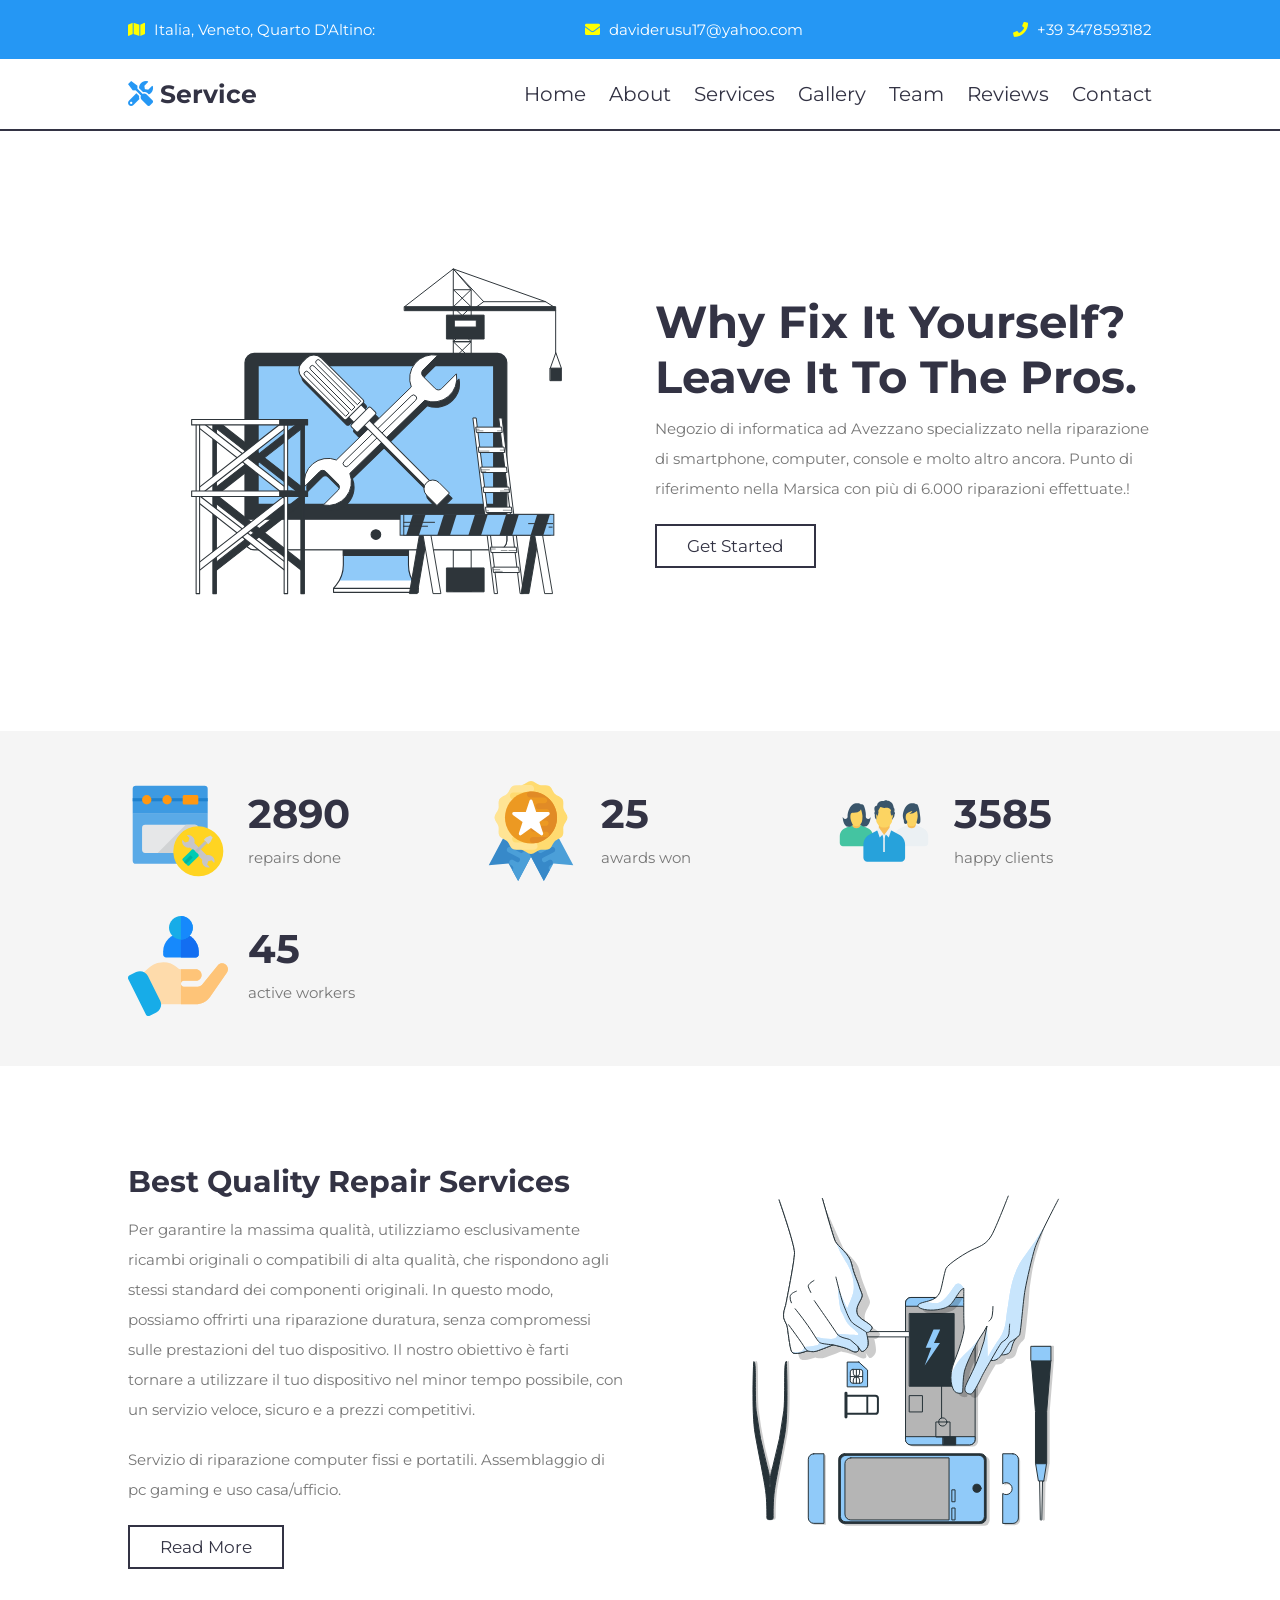
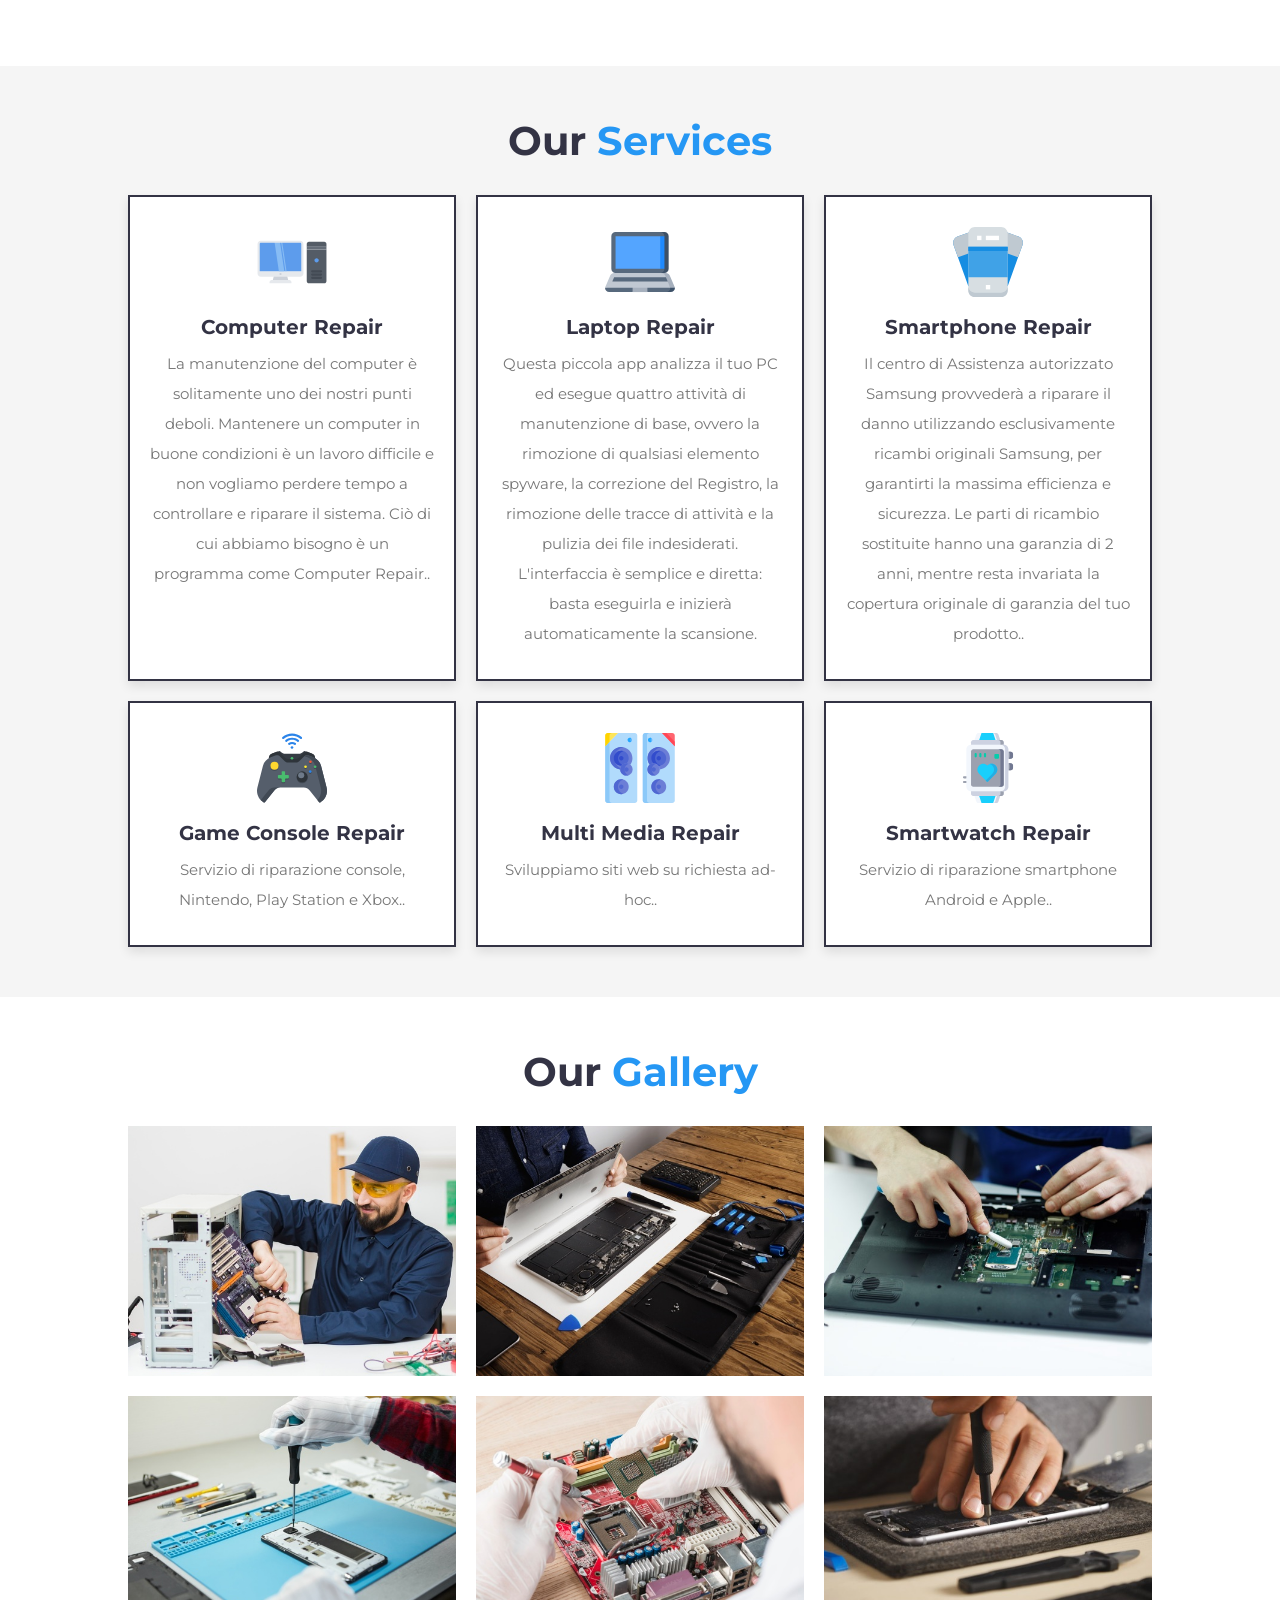
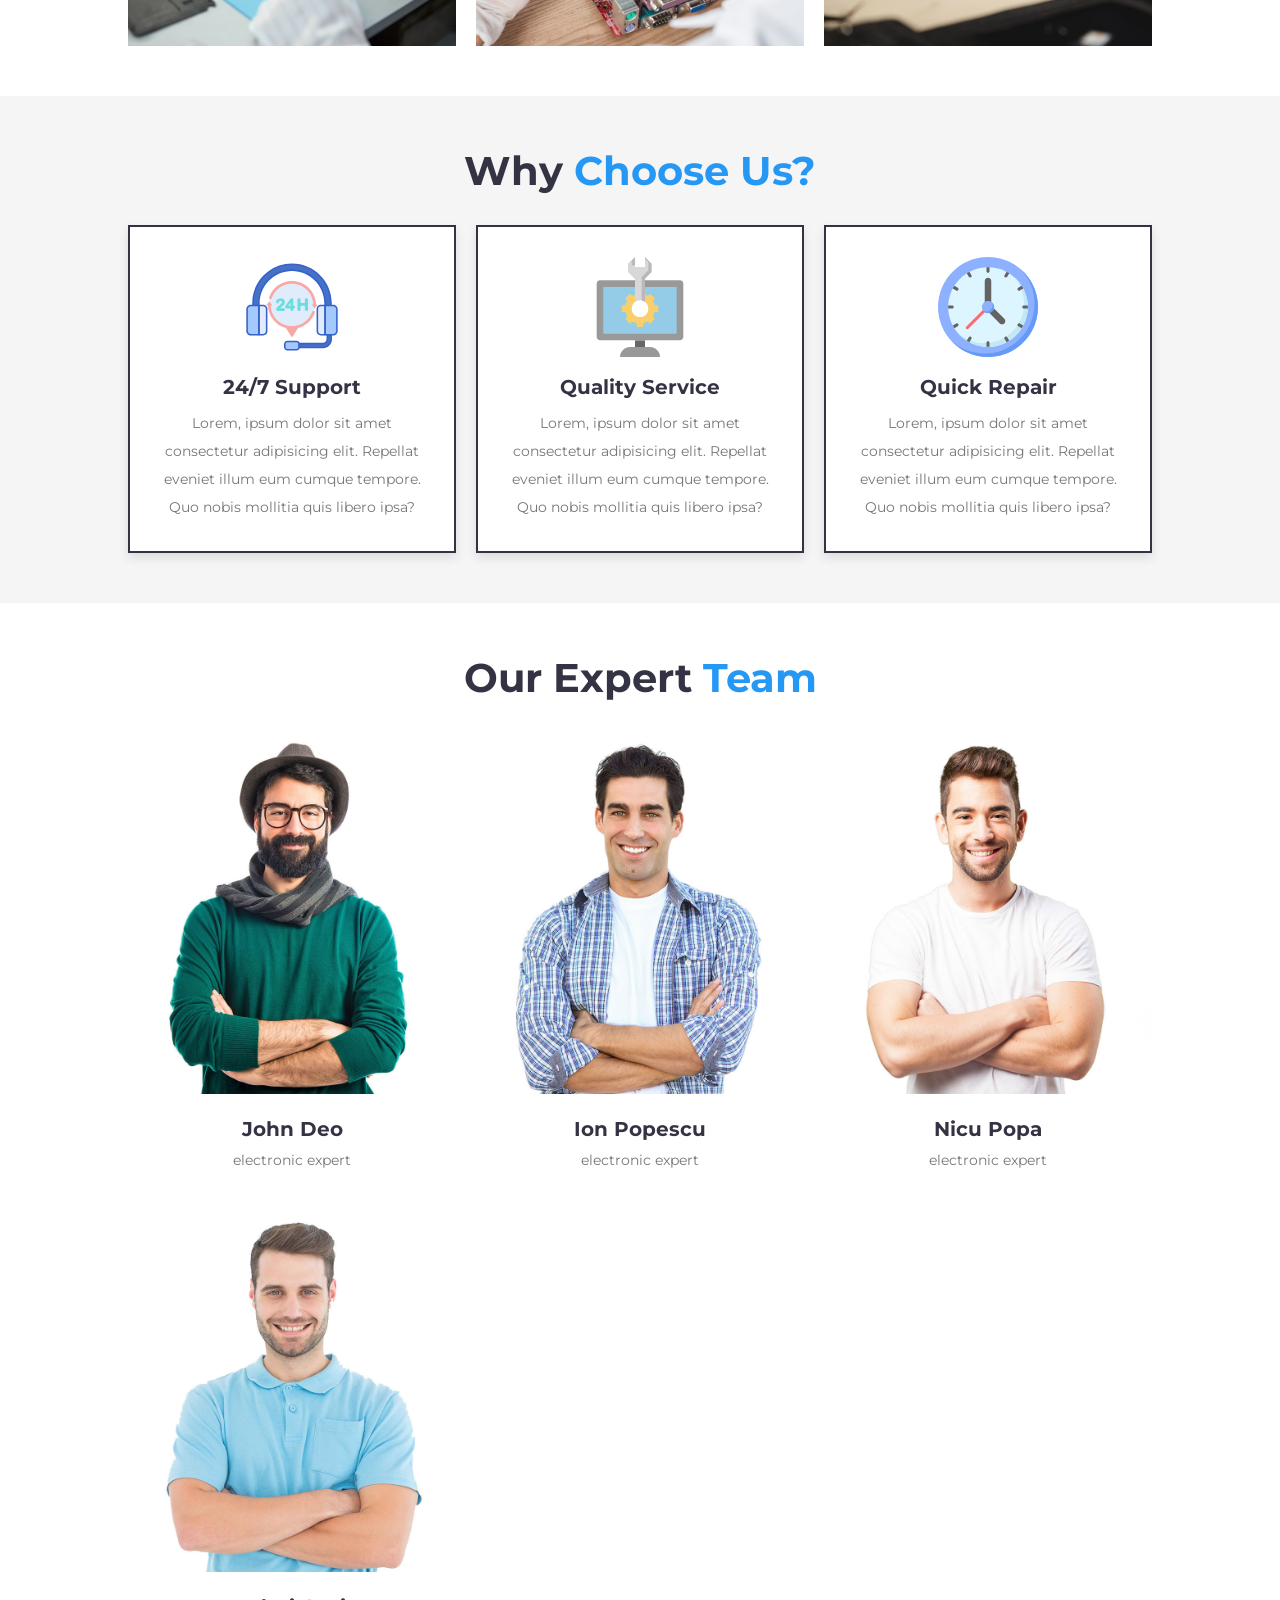
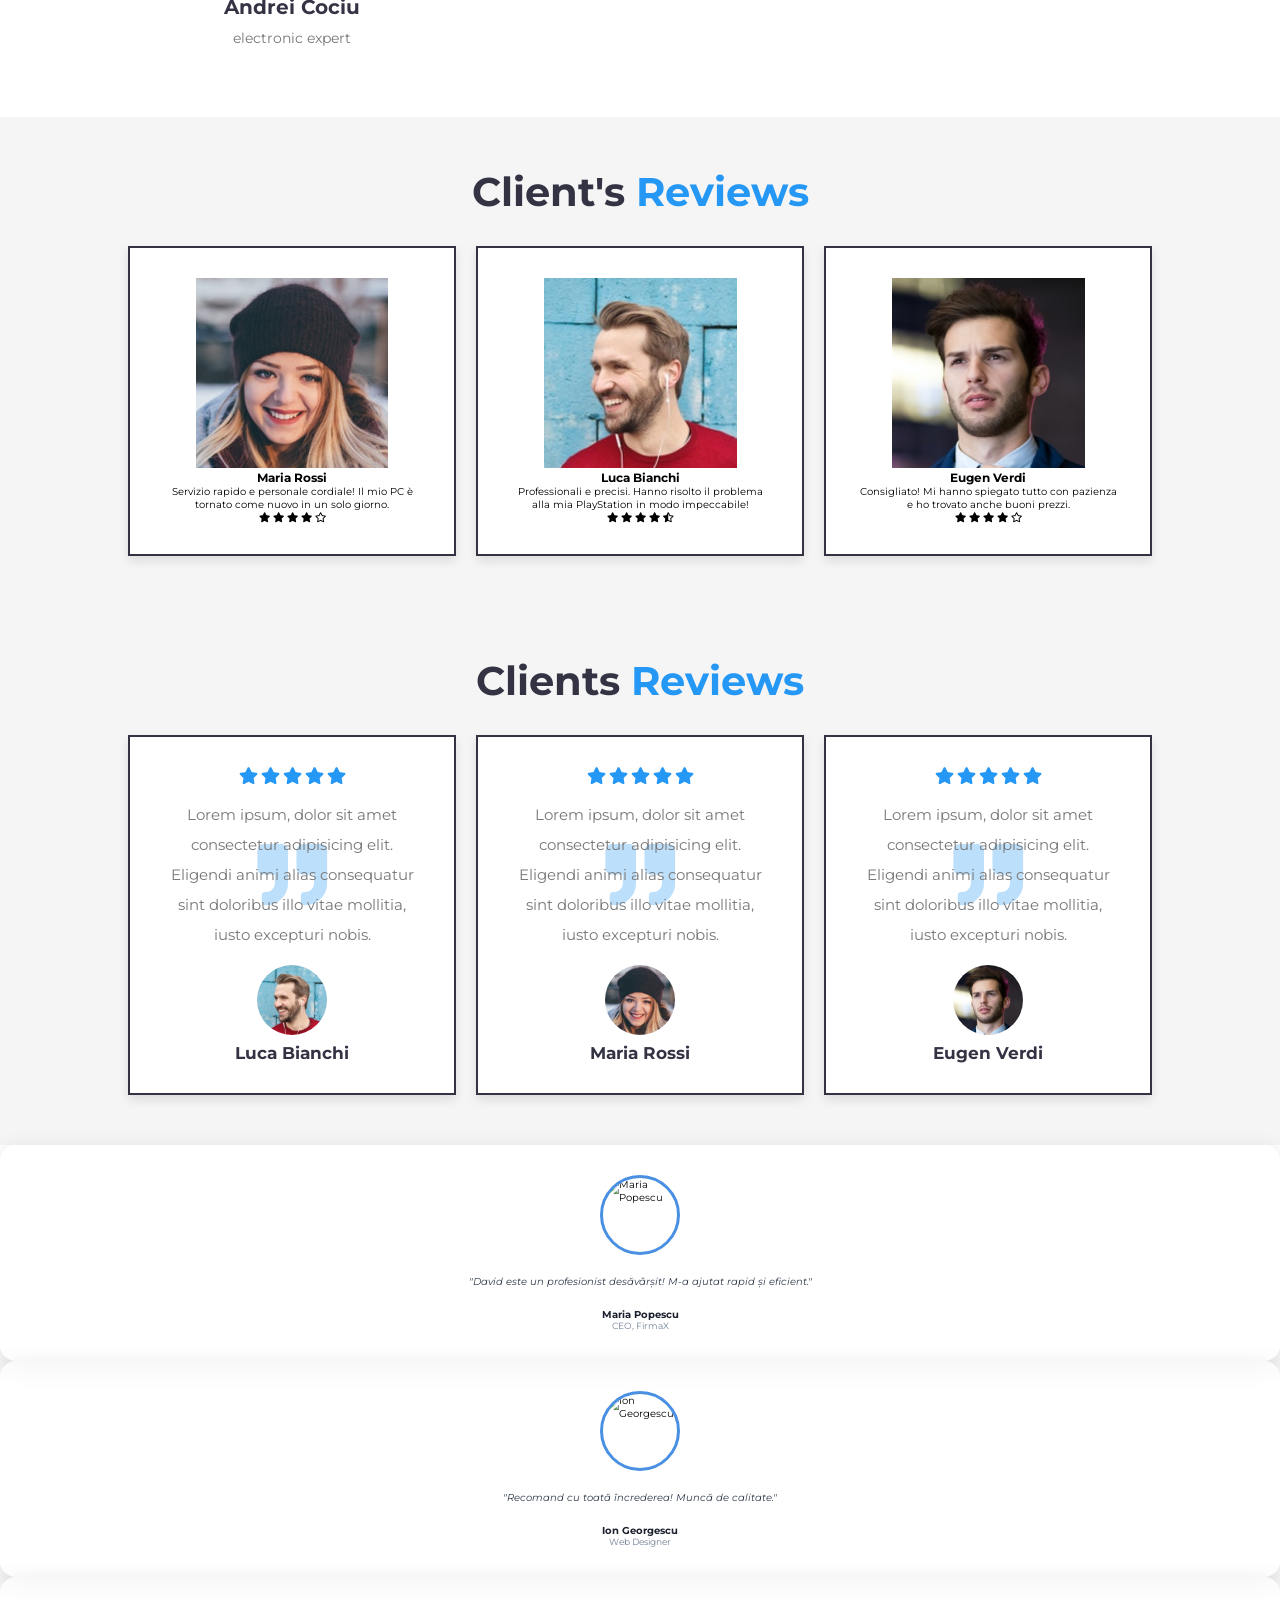
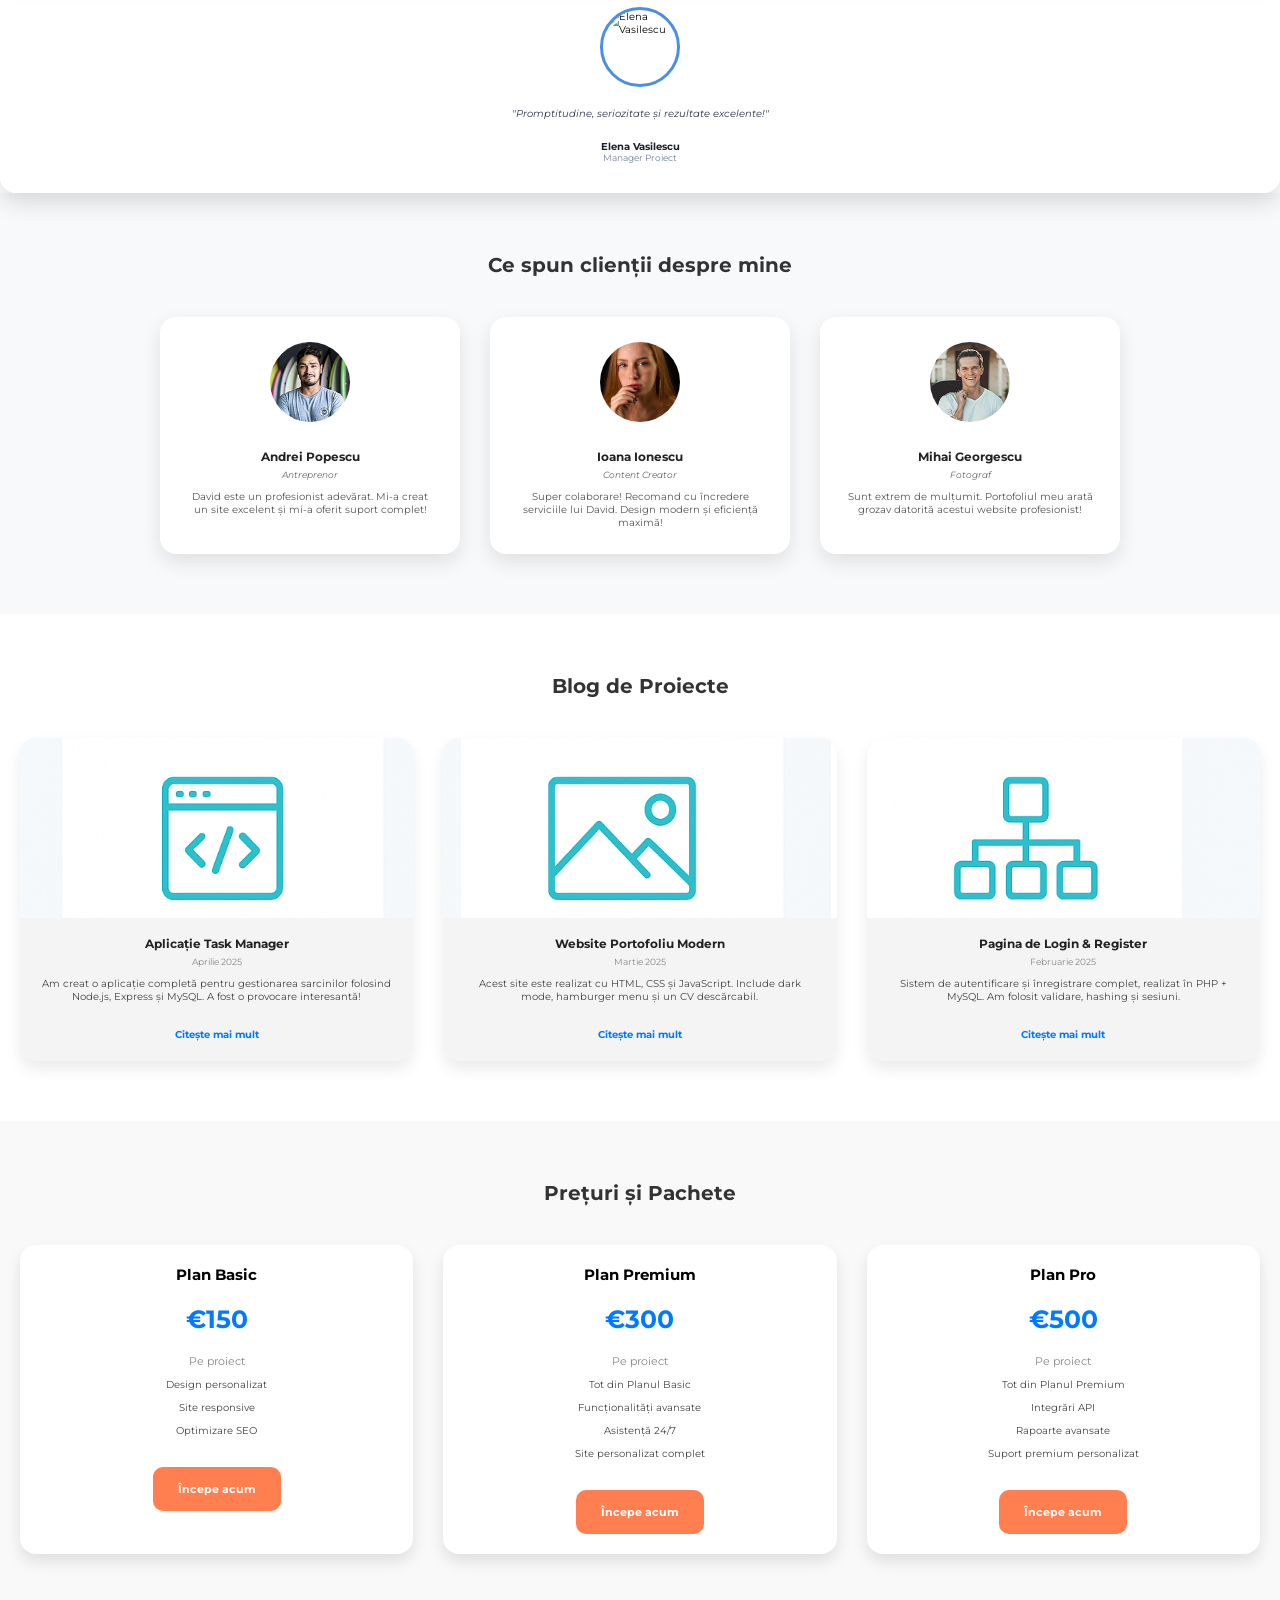
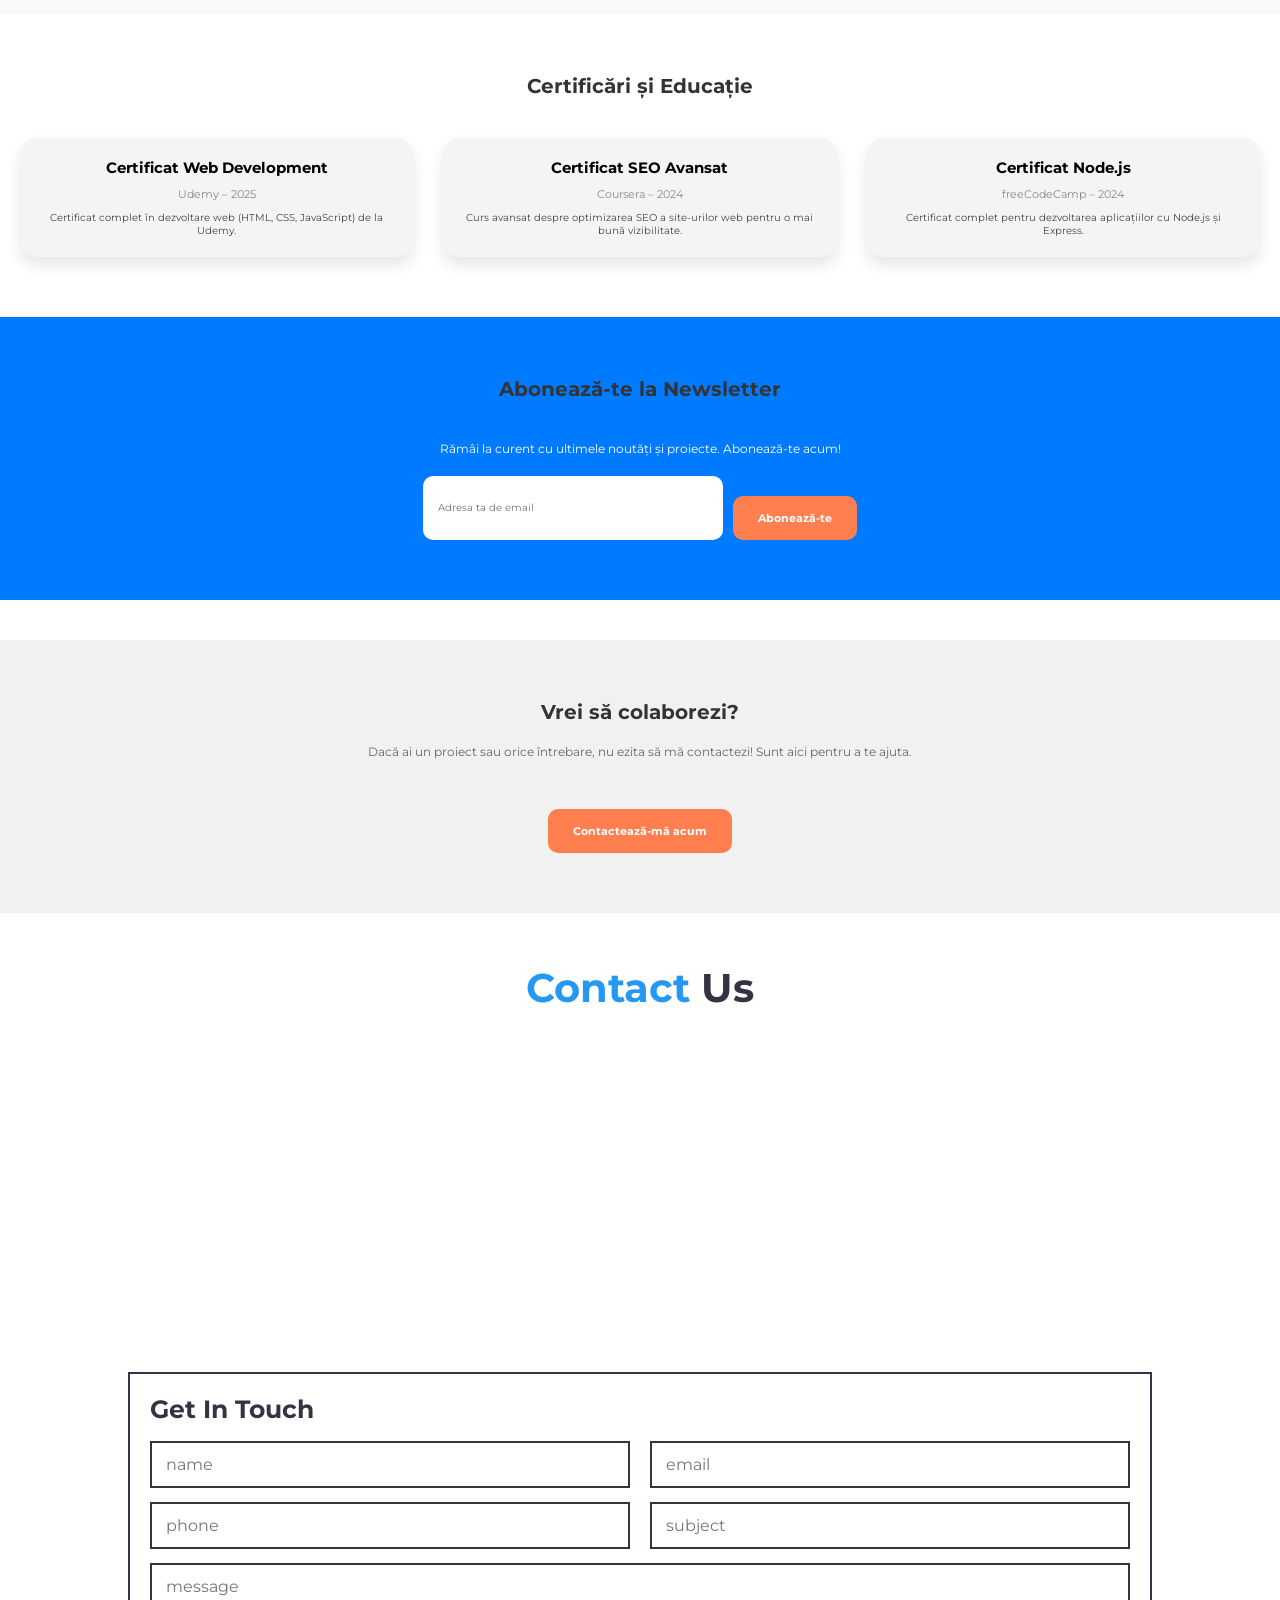
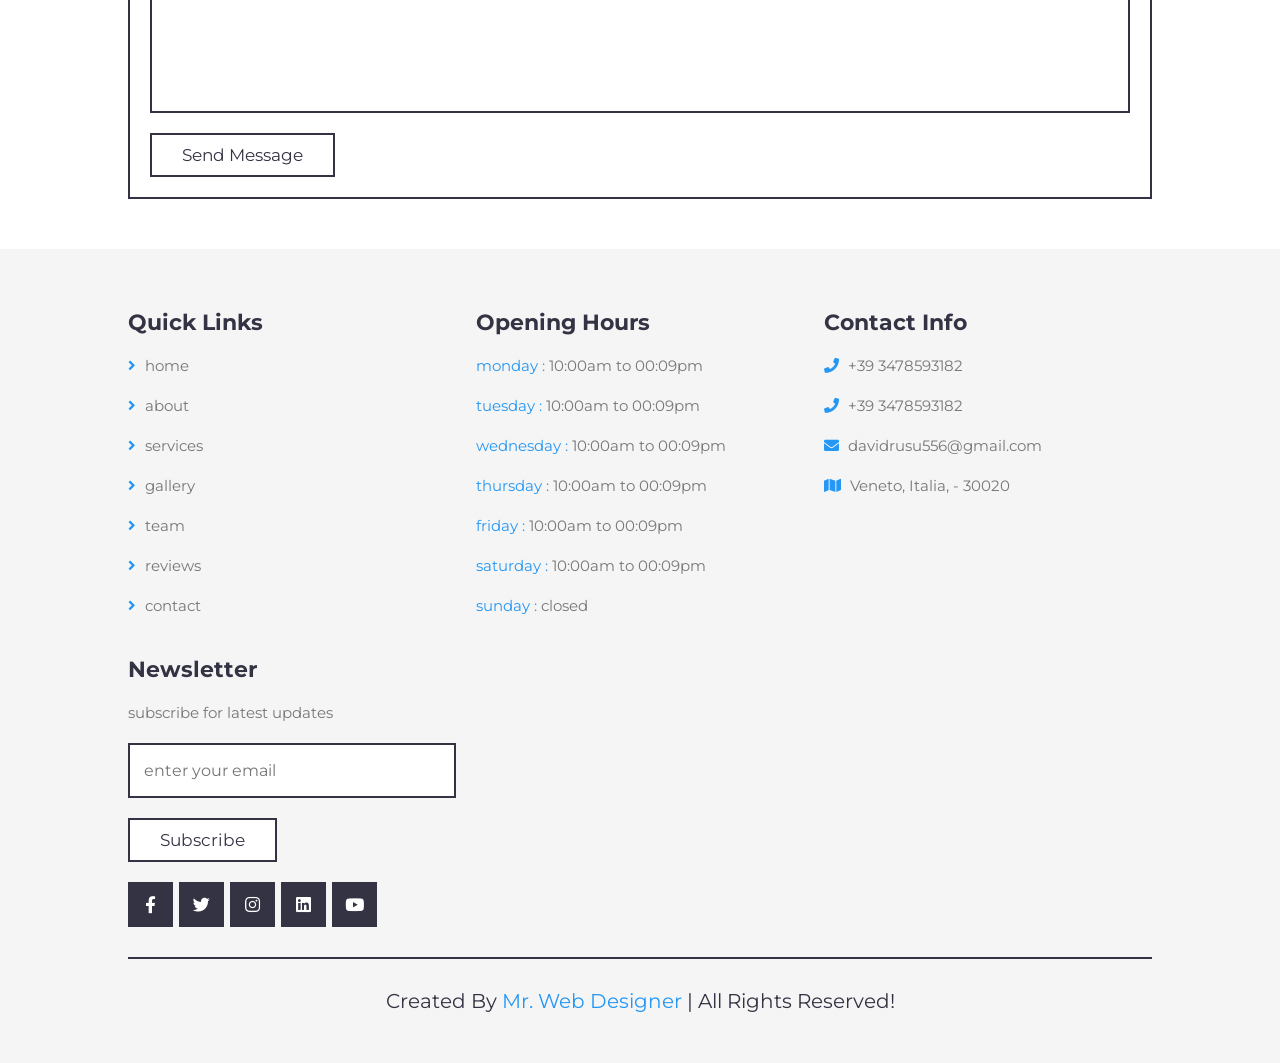
==== index.html @ 166a61b3 "Add files via upload" ====
<!DOCTYPE html>
<html lang="en">
<head>
   <meta charset="UTF-8">
   <meta http-equiv="X-UA-Compatible" content="IE=edge">
   <meta name="viewport" content="width=device-width, initial-scale=1.0">
   <title>Complete Responsive Hardware Repair Service Website Design</title>

   <!-- font awesome cdn link  -->
   <link rel="stylesheet" href="https://cdnjs.cloudflare.com/ajax/libs/font-awesome/5.15.4/css/all.min.css">

   <link rel="stylesheet" href="https://cdnjs.cloudflare.com/ajax/libs/lightgallery-js/1.4.0/css/lightgallery.min.css">

   <!-- custom css file link  -->
   <link rel="stylesheet" href="css/style.css">
   <link rel="stylesheet" href="css/style.scss">

</head>
<body>
   
<!-- header section starts  -->

<header class="header">
   
      

   <div class="contact-info">
      <p> <i class="fas fa-map"></i> Italia, Veneto, Quarto D'Altino: </p>
      <p> <i class="fas fa-envelope"></i> daviderusu17@yahoo.com </p>
      <p> <i class="fas fa-phone"></i> +39 3478593182 </p>
   </div>

   <nav class="navbar">

      <a href="#" class="logo"> <i class="fas fa-tools"></i> service </a>

      <div class="links">
         <a href="#home">home</a>
         <a href="#about">about</a>
         <a href="#services">services</a>
         <a href="#gallery">gallery</a>
         <a href="#team">team</a>
         <a href="#reviews">reviews</a>
         <a href="#contact">contact</a>
      </div>

      <div id="menu-btn" class="fa fa-bars"></div>

   </nav>

</header>

<!-- header section ends -->

<!-- home section starts  -->

<section class="home" id="home">

   <div class="image">
      <img src="images/home-img.svg" alt="">
   </div>

   <div class="content">
      <h3>Why fix it yourself? Leave it to the pros.</h3>
      <p>Negozio di informatica ad Avezzano specializzato nella riparazione di smartphone, computer, console e molto altro ancora. Punto di riferimento nella Marsica con più di 6.000 riparazioni effettuate.!</p>
      <a href="https://www.pcphonerepair.it/" target="_blank" class="btn">get started</a>
   </div>

</section>

<!-- home section ends -->

<!-- fun fact section starts  -->

<section class="fun-fact">

   <div class="box">
      <img src="images/fun-fact-icon-1.svg" alt="">
     <div class="info">
      <h3>2890</h3>
      <p>repairs done</p>
     </div>
   </div>

   <div class="box">
      <img src="images/fun-fact-icon-2.svg" alt="">
      <div class="info">
         <h3>25</h3>
         <p>awards won</p>
      </div>
   </div>

   <div class="box">
      <img src="images/fun-fact-icon-3.svg" alt="">
      <div class="info">
         <h3>3585</h3>
         <p>happy clients</p>
      </div>
   </div>

   <div class="box">
      <img src="images/fun-fact-icon-4.svg" alt="">
      <div class="info">
         <h3>45</h3>
         <p>active workers</p>
      </div>
   </div>

</section>

<!-- fun fact section ends -->

<!-- about section starts  -->

<section class="about" id="about">

   <div class="content">
      <h3>best quality Repair services</h3>
      <p>Per garantire la massima qualità, utilizziamo esclusivamente ricambi originali o compatibili di alta qualità, che rispondono agli stessi standard dei componenti originali.
        In questo modo, possiamo offrirti una riparazione duratura, senza compromessi sulle prestazioni del tuo dispositivo.
        
        Il nostro obiettivo è farti tornare a utilizzare il tuo dispositivo nel minor tempo possibile, con un servizio veloce, sicuro e a prezzi competitivi.</p>

      <p>Servizio di riparazione computer fissi e portatili. Assemblaggio di pc gaming e uso casa/ufficio.</p>
      <a href="https://www.pcphonerepair.it/servizi/" target="_blank" class="btn">read more</a>
   </div>

   <div class="image">
      <img src="images/about-img.svg" alt="">
   </div>

</section>

<!-- about section ends -->

<!-- services section starts  -->

<section class="services" id="services">

   <h1 class="heading"> our <span>services</span> </h1>

   <div class="box-container">

      <div class="box">
         <img src="images/service-1.svg" alt="">
         <h3>computer repair</h3>
         <p>La manutenzione del computer è solitamente uno dei nostri punti deboli. Mantenere un computer in buone condizioni è un lavoro difficile e non vogliamo perdere tempo a controllare e riparare il sistema. Ciò di cui abbiamo bisogno è un programma come Computer Repair..</p>
      </div>

      <div class="box">
         <img src="images/service-2.svg" alt="">
         <h3>laptop repair</h3>
         <p>Questa piccola app analizza il tuo PC ed esegue quattro attività di manutenzione di base, ovvero la rimozione di qualsiasi elemento spyware, la correzione del Registro, la rimozione delle tracce di attività e la pulizia dei file indesiderati. L'interfaccia è semplice e diretta: basta eseguirla e inizierà automaticamente la scansione.</p>
      </div>

      <div class="box">
         <img src="images/service-3.svg" alt="">
         <h3>smartphone repair</h3>
         <p>Il centro di Assistenza autorizzato Samsung provvederà a riparare il danno utilizzando esclusivamente ricambi originali Samsung, per garantirti la massima efficienza e sicurezza.
            Le parti di ricambio sostituite hanno una garanzia di 2 anni, mentre resta invariata la copertura originale di garanzia del tuo prodotto..</p>
      </div>

      <div class="box">
         <img src="images/service-4.svg" alt="">
         <h3>game console repair</h3>
         <p>Servizio di riparazione console, Nintendo, Play Station e Xbox..</p>
      </div>

      <div class="box">
         <img src="images/service-5.svg" alt="">
         <h3>multi media repair</h3>
         <p>Sviluppiamo siti web su richiesta ad-hoc..</p>
      </div>

      <div class="box">
         <img src="images/service-6.svg" alt="">
         <h3>smartwatch repair</h3>
         <p>Servizio di riparazione smartphone Android e Apple..</p>
      </div>

   </div>

</section>

<!-- services section ends -->

<!-- gallery section starts  -->

<section class="gallery" id="gallery">

   <h1 class="heading"> our <span>gallery</span> </h1>

   <div class="gallery-container">

      <a class="box" href="images/g-img-1.jpg"><img src="images/g-img-1.jpg" alt=""></a>
      <a class="box" href="images/g-img-2.jpg"><img src="images/g-img-2.jpg" alt=""></a>
      <a class="box" href="images/g-img-3.jpg"><img src="images/g-img-3.jpg" alt=""></a>
      <a class="box" href="images/g-img-4.jpg"><img src="images/g-img-4.jpg" alt=""></a>
      <a class="box" href="images/g-img-5.jpg"><img src="images/g-img-5.jpg" alt=""></a>
      <a class="box" href="images/g-img-6.jpg"><img src="images/g-img-6.jpg" alt=""></a>

   </div>

</section>

<!-- gallery section ends -->

<!-- facilities section starts  -->

<section class="facilities">

   <h1 class="heading"> why <span>choose us?</span> </h1>

   <div class="box-container">

      <div class="box">
         <img src="images/why-choose-icon-1.svg" alt="">
         <h3>24/7 support</h3>
         <p>Lorem, ipsum dolor sit amet consectetur adipisicing elit. Repellat eveniet illum eum cumque tempore. Quo nobis mollitia quis libero ipsa?</p>
      </div>

      <div class="box">
         <img src="images/why-choose-icon-2.svg" alt="">
         <h3>quality service</h3>
         <p>Lorem, ipsum dolor sit amet consectetur adipisicing elit. Repellat eveniet illum eum cumque tempore. Quo nobis mollitia quis libero ipsa?</p>
      </div>

      <div class="box">
         <img src="images/why-choose-icon-3.svg" alt="">
         <h3>quick repair</h3>
         <p>Lorem, ipsum dolor sit amet consectetur adipisicing elit. Repellat eveniet illum eum cumque tempore. Quo nobis mollitia quis libero ipsa?</p>
      </div>

   </div>

</section>

<!-- facilities section ends -->

<!-- team section starts  -->

<section class="team" id="team">

   <h1 class="heading"> our expert <span>team</span> </h1>

   <div class="box-container">

      <div class="box">
         <img src="images/team-1.jpg" alt="">
         <div class="content">
            <h3>john deo</h3>
            <p>electronic expert</p>
            <div class="share">
                <a href="https://facebook.com" target="_blank" class="fab fa-facebook-f"></a>
                <a href="https://twitter.com" target="_blank" class="fab fa-twitter"></a>
                <a href="https://instagram.com" target="_blank" class="fab fa-instagram"></a>
                <a href="https://linkedin.com" target="_blank" class="fab fa-linkedin"></a>
            </div>
         </div>
      </div>

      <div class="box">
         <img src="images/team-2.jpg" alt="">
         <div class="content">
            <h3>Ion Popescu</h3>
            <p>electronic expert</p>
            <div class="share">
                <a href="https://facebook.com" target="_blank" class="fab fa-facebook-f"></a>
                <a href="https://twitter.com" target="_blank" class="fab fa-twitter"></a>
                <a href="https://instagram.com" target="_blank" class="fab fa-instagram"></a>
                <a href="https://linkedin.com" target="_blank" class="fab fa-linkedin"></a>
            </div>
         </div>
      </div>

      <div class="box">
         <img src="images/team-3.jpg" alt="">
         <div class="content">
            <h3>Nicu popa</h3>
            <p>electronic expert</p>
            <div class="share">
                <a href="https://facebook.com" target="_blank" class="fab fa-facebook-f"></a>
                <a href="https://twitter.com" target="_blank" class="fab fa-twitter"></a>
                <a href="https://instagram.com" target="_blank" class="fab fa-instagram"></a>
                <a href="https://linkedin.com" target="_blank" class="fab fa-linkedin"></a>
            </div>
         </div>
      </div>

      <div class="box">
         <img src="images/team-4.jpg" alt="">
         <div class="content">
            <h3>Andrei Cociu</h3>
            <p>electronic expert</p>
            <div class="share">
               <a href="https://facebook.com" target="_blank" class="fab fa-facebook-f"></a>
               <a href="https://twitter.com" target="_blank" class="fab fa-twitter"></a>
               <a href="https://instagram.com" target="_blank" class="fab fa-instagram"></a>
               <a href="https://linkedin.com" target="_blank" class="fab fa-linkedin"></a>
            </div>
         </div>
      </div>

   </div>

</section>

<!-- team section ends -->

<!-- reviews section starts  -->


 
 <!-- reviews section ends -->
 
 <!-- reviews section starts  -->

<section class="reviews" id="reviews">

    <h1 class="heading"> client's <span>reviews</span> </h1>
 
    <div class="box-container">
 
       <div class="box">
          <img src="images/pic-2.png" alt="">
          <h3>Maria Rossi</h3>
          <p>Servizio rapido e personale cordiale! Il mio PC è tornato come nuovo in un solo giorno.</p>
          <div class="stars">
             <i class="fas fa-star"></i>
             <i class="fas fa-star"></i>
             <i class="fas fa-star"></i>
             <i class="fas fa-star"></i>
             <i class="far fa-star"></i>
          </div>
       </div>
 
       <div class="box">
          <img src="images/pic-1.png" alt="">
          <h3>Luca Bianchi</h3>
          <p>Professionali e precisi. Hanno risolto il problema alla mia PlayStation in modo impeccabile!</p>
          <div class="stars">
             <i class="fas fa-star"></i>
             <i class="fas fa-star"></i>
             <i class="fas fa-star"></i>
             <i class="fas fa-star"></i>
             <i class="fas fa-star-half-alt"></i>
          </div>
       </div>
 
       <div class="box">
          <img src="images/pic-3.png" alt="">
          <h3>Eugen Verdi</h3>
          <p>Consigliato! Mi hanno spiegato tutto con pazienza e ho trovato anche buoni prezzi.</p>
          <div class="stars">
             <i class="fas fa-star"></i>
             <i class="fas fa-star"></i>
             <i class="fas fa-star"></i>
             <i class="fas fa-star"></i>
             <i class="far fa-star"></i>
          </div>
       </div>
 
    </div>
 
 </section>
 
 <!-- reviews section ends -->
 

<!-- reviews section starts  -->

<section class="reviews" id="reviews">

   <h1 class="heading"> clients <span>reviews</span> </h1>

   <div class="box-container">

      <div class="box">
         <div class="star">
            <i class="fas fa-star"></i>
            <i class="fas fa-star"></i>
            <i class="fas fa-star"></i>
            <i class="fas fa-star"></i>
            <i class="fas fa-star"></i>
         </div>
         <div class="text">
            <i class="fas fa-quote-right"></i>
            <p>Lorem ipsum, dolor sit amet consectetur adipisicing elit. Eligendi animi alias consequatur sint doloribus illo vitae mollitia, iusto excepturi nobis.</p>
         </div>
         <div class="user">
            <img src="images/pic-1.png" alt="">
            <h3>Luca Bianchi</h3>
         </div>
      </div>

      <div class="box">
         <div class="star">
            <i class="fas fa-star"></i>
            <i class="fas fa-star"></i>
            <i class="fas fa-star"></i>
            <i class="fas fa-star"></i>
            <i class="fas fa-star"></i>
         </div>
         <div class="text">
            <i class="fas fa-quote-right"></i>
            <p>Lorem ipsum, dolor sit amet consectetur adipisicing elit. Eligendi animi alias consequatur sint doloribus illo vitae mollitia, iusto excepturi nobis.</p>
         </div>
         <div class="user">
            <img src="images/pic-2.png" alt="">
            <h3>Maria Rossi</h3>
         </div>
      </div>

      <div class="box">
         <div class="star">
            <i class="fas fa-star"></i>
            <i class="fas fa-star"></i>
            <i class="fas fa-star"></i>
            <i class="fas fa-star"></i>
            <i class="fas fa-star"></i>
         </div>
         <div class="text">
            <i class="fas fa-quote-right"></i>
            <p>Lorem ipsum, dolor sit amet consectetur adipisicing elit. Eligendi animi alias consequatur sint doloribus illo vitae mollitia, iusto excepturi nobis.</p>
         </div>
         <div class="user">
            <img src="images/pic-3.png" alt="">
            <h3>Eugen Verdi</h3>
         </div>
      </div>

   </div>

</section>

<!-- reviews section ends -->

<div class="swiper-slide">
    <img src="https://i.pravatar.cc/80?img=1" alt="Maria Popescu">
    <p>"David este un profesionist desăvârșit! M-a ajutat rapid și eficient."</p>
    <h4>Maria Popescu</h4>
    <span>CEO, FirmaX</span>
  </div>
  
  <div class="swiper-slide">
    <img src="https://i.pravatar.cc/80?img=2" alt="Ion Georgescu">
    <p>"Recomand cu toată încrederea! Muncă de calitate."</p>
    <h4>Ion Georgescu</h4>
    <span>Web Designer</span>
  </div>
  
  <div class="swiper-slide">
    <img src="https://i.pravatar.cc/80?img=3" alt="Elena Vasilescu">
    <p>"Promptitudine, seriozitate și rezultate excelente!"</p>
    <h4>Elena Vasilescu</h4>
    <span>Manager Proiect</span>
  </div>
  

  <section id="testimoniale" class="testimoniale-section">
    <h2 class="section-title">Ce spun clienții despre mine</h2>
    <div class="testimoniale-container">
      <div class="testimonial">
        <img src="images/avatar8.jpg" alt="Client 1">
        <h3>Andrei Popescu</h3>
        <p class="client-job">Antreprenor</p>
        <p class="testimonial-text">David este un profesionist adevărat. Mi-a creat un site excelent și mi-a oferit suport complet!</p>
      </div>
      <div class="testimonial">
        <img src="images/story-4.jpg" alt="Client 2">
        <h3>Ioana Ionescu</h3>
        <p class="client-job">Content Creator</p>
        <p class="testimonial-text">Super colaborare! Recomand cu încredere serviciile lui David. Design modern și eficiență maximă!</p>
      </div>
      <div class="testimonial">
        <img src="images/avatar13.jpg" alt="Client 3">
        <h3>Mihai Georgescu</h3>
        <p class="client-job">Fotograf</p>
        <p class="testimonial-text">Sunt extrem de mulțumit. Portofoliul meu arată grozav datorită acestui website profesionist!</p>
      </div>
    </div>
  </section>

  <section id="blog-proiecte" class="blog-section">
    <h2 class="section-title">Blog de Proiecte</h2>
    <div class="blog-container">
      
      <article class="blog-post">
        <img src="images/project1.png" alt="Proiect 1">
        <h3>Aplicație Task Manager</h3>
        <p class="blog-date">Aprilie 2025</p>
        <p class="blog-snippet">
          Am creat o aplicație completă pentru gestionarea sarcinilor folosind Node.js, Express și MySQL. A fost o provocare interesantă!
        </p>
        <a href="https://adhox.it/i-10-principali-tools-di-task-management/" target="_blank" class="read-more">Citește mai mult</a>
      </article>
  
      <article class="blog-post">
        <img src="images/project02.png" alt="Proiect 2">
        <h3>Website Portofoliu Modern</h3>
        <p class="blog-date">Martie 2025</p>
        <p class="blog-snippet">
          Acest site este realizat cu HTML, CSS și JavaScript. Include dark mode, hamburger menu și un CV descărcabil.
        </p>
        <a href="https://dribbble.com/tags/modern-portfolio" target="_blank" class="read-more">Citește mai mult</a>
      </article>
  
      <article class="blog-post">
        <img src="images/project3.png" alt="Proiect 3">
        <h3>Pagina de Login & Register</h3>
        <p class="blog-date">Februarie 2025</p>
        <p class="blog-snippet">
          Sistem de autentificare și înregistrare complet, realizat în PHP + MySQL. Am folosit validare, hashing și sesiuni.
        </p>
        <a href="https://guidaphp.it/tutorial/form-registrazione-login-php-mysql" target="_blank" class="read-more">Citește mai mult</a>
      </article>
  
    </div>
  </section>
  
  <section id="prețuri-pachete" class="pricing-section">
    <h2 class="section-title">Prețuri și Pachete</h2>
    <div class="pricing-container">
      
      <div class="pricing-card">
        <h3>Plan Basic</h3>
        <p class="price">€150</p>
        <p class="duration">Pe proiect</p>
        <ul>
          <li>Design personalizat</li>
          <li>Site responsive</li>
          <li>Optimizare SEO</li>
        </ul>
        <a href="#" class="cta-button">Începe acum</a>
      </div>
  
      <div class="pricing-card popular">
        <h3>Plan Premium</h3>
        <p class="price">€300</p>
        <p class="duration">Pe proiect</p>
        <ul>
          <li>Tot din Planul Basic</li>
          <li>Funcționalități avansate</li>
          <li>Asistență 24/7</li>
          <li>Site personalizat complet</li>
        </ul>
        <a href="#" class="cta-button">Începe acum</a>
      </div>
  
      <div class="pricing-card">
        <h3>Plan Pro</h3>
        <p class="price">€500</p>
        <p class="duration">Pe proiect</p>
        <ul>
          <li>Tot din Planul Premium</li>
          <li>Integrări API</li>
          <li>Rapoarte avansate</li>
          <li>Suport premium personalizat</li>
        </ul>
        <a href="#" class="cta-button">Începe acum</a>
      </div>
  
    </div>
  </section>
  
  <section id="certificari-educatie" class="certifications-section">
    <h2 class="section-title">Certificări și Educație</h2>
    <div class="certifications-container">
      
      <div class="certification-card">
        <h3>Certificat Web Development</h3>
        <p class="institution">Udemy – 2025</p>
        <p class="certification-description">
          Certificat complet în dezvoltare web (HTML, CSS, JavaScript) de la Udemy.
        </p>
      </div>
  
      <div class="certification-card">
        <h3>Certificat SEO Avansat</h3>
        <p class="institution">Coursera – 2024</p>
        <p class="certification-description">
          Curs avansat despre optimizarea SEO a site-urilor web pentru o mai bună vizibilitate.
        </p>
      </div>
  
      <div class="certification-card">
        <h3>Certificat Node.js</h3>
        <p class="institution">freeCodeCamp – 2024</p>
        <p class="certification-description">
          Certificat complet pentru dezvoltarea aplicațiilor cu Node.js și Express.
        </p>
      </div>
  
    </div>
  </section>
  
  <section id="newsletter" class="newsletter-section">
    <h2 class="section-title">Abonează-te la Newsletter</h2>
    <p class="newsletter-description">
      Rămâi la curent cu ultimele noutăți și proiecte. Abonează-te acum!
    </p>
    <form class="newsletter-form">
      <input type="email" placeholder="Adresa ta de email" required>
      <button type="submit" class="cta-button">Abonează-te</button>
    </form>
  </section>
  
  <section id="contact-rapid" class="cta-section">
    <div class="cta-content">
      <h2 class="cta-title">Vrei să colaborezi?</h2>
      <p class="cta-description">
        Dacă ai un proiect sau orice întrebare, nu ezita să mă contactezi! Sunt aici pentru a te ajuta.
      </p>
      <a href="mailto:davidrusu556@gmail.com" class="cta-button">Contactează-mă acum</a>
    </div>
  </section>
  

<!-- contact section starts  -->

<section class="contact" id="contact">

   <h1 class="heading"> <span>contact</span> us </h1>

   <div class="row">

    <iframe 
            src="https://www.google.com/maps/embed?pb=!1m18!1m12!1m3!1d11283.292693798087!2d12.3748785!3d45.56483705!2m3!1f0!2f0!3f0!3m2!1i1024!2i768!4f13.1!3m3!1m2!1s0x477eb1624b740ccd%3A0x9dd18e0a68a5b89e!2s30020%20Quarto%20d&#39;Altino%2C%20Metropolitan%20City%20of%20Venice%2C%20Italy!5e0!3m2!1sen!2sit!4v1713876598921!5m2!1sen!2sit" 
            width="100%" 
            height="300" 
            style="border:0;" 
            allowfullscreen="" 
            loading="lazy" 
            referrerpolicy="no-referrer-when-downgrade">
        </iframe>


      <form action="">
         <h3>get in touch</h3>
         <div class="inputBox">
            <input type="text" placeholder="name">
            <input type="email" placeholder="email">
         </div>
         <div class="inputBox">
            <input type="number" placeholder="phone">
            <input type="text" placeholder="subject">
         </div>
         <textarea name="" placeholder="message" id="" cols="30" rows="10"></textarea>
         <input type="submit" value="send message" class="btn">
      </form>

   </div>

</section>

<!-- contact section ends -->

<!-- footer section starts  -->

<section class="footer">

   <div class="box-container">

      <div class="box">
         <h3>quick links</h3>
         <a class="link" href="#home"> <i class="fas fa-angle-right"></i> home</a>
         <a class="link" href="#about"> <i class="fas fa-angle-right"></i> about</a>
         <a class="link" href="#services"> <i class="fas fa-angle-right"></i> services</a>
         <a class="link" href="#gallery"> <i class="fas fa-angle-right"></i> gallery</a>
         <a class="link" href="#team"> <i class="fas fa-angle-right"></i> team</a>
         <a class="link" href="#reviews"> <i class="fas fa-angle-right"></i> reviews</a>
         <a class="link" href="#contact"> <i class="fas fa-angle-right"></i> contact</a>
      </div>

      <div class="box">
         <h3>opening hours</h3>
         <p> <span>monday :</span> 10:00am to 00:09pm </p>
         <p> <span>tuesday :</span> 10:00am to 00:09pm </p>
         <p> <span>wednesday :</span> 10:00am to 00:09pm </p>
         <p> <span>thursday :</span> 10:00am to 00:09pm </p>
         <p> <span>friday :</span> 10:00am to 00:09pm </p>
         <p> <span>saturday :</span> 10:00am to 00:09pm </p>
         <p> <span>sunday :</span> closed </p>
      </div>

      <div class="box">
         <h3>contact info</h3>
         <a href="#" class="link"> <i class="fas fa-phone"></i> +39 3478593182 </a>
         <a href="#" class="link"> <i class="fas fa-phone"></i> +39 3478593182 </a>
         <a href="#" class="link"> <i class="fas fa-envelope"></i> davidrusu556@gmail.com </a>
         <a href="#" class="link"> <i class="fas fa-map"></i> Veneto, Italia,  - 30020 </a>
      </div>

      <div class="box">
         <h3>newsletter</h3>
         <p>subscribe for latest updates</p>
         <form action="">
            <input type="email" name="" placeholder="enter your email" id="" class="email">
            <input type="submit" value="subscribe" class="btn">
         </form>
         <div class="share">
            <a href="https://facebook.com" target="_blank" class="fab fa-facebook-f"></a>
               <a href="https://twitter.com" target="_blank" class="fab fa-twitter"></a>
               <a href="https://instagram.com" target="_blank" class="fab fa-instagram"></a>
               <a href="https://linkedin.com" target="_blank" class="fab fa-linkedin"></a>
               <a href="https://youtube.com" target="_blank" class="fab fa-youtube"></a>
         </div>
      </div>

   </div>
   

   <div class="credit"> created by <span>mr. web designer</span> | all rights reserved! </div>

</section>

<!-- footer section ends -->


<script src="https://cdnjs.cloudflare.com/ajax/libs/lightgallery-js/1.4.0/js/lightgallery.min.js"></script>

<!-- custom js file link  -->


<script>
  
</script>

  <script src="js/script.js"></script>
</body>
</html>
---- css/style.css ----
@import url("https://fonts.googleapis.com/css2?family=Montserrat:wght@100;200;300;400;500;600&display=swap");
* {
  font-family: 'Montserrat', sans-serif;
  margin: 0;
  padding: 0;
  -webkit-box-sizing: border-box;
          box-sizing: border-box;
  outline: none;
  border: none;
  text-decoration: none;
  -webkit-transition: all .2s linear;
  transition: all .2s linear;
}

html {
  font-size: 62.5%;
  overflow-x: hidden;
  scroll-behavior: smooth;
  scroll-padding-top: 6rem;
}

html::-webkit-scrollbar {
  width: 1rem;
}

html::-webkit-scrollbar-track {
  background: #fff;
}

html::-webkit-scrollbar-thumb {
  background: #2597f4;
  border-radius: 5rem;
}

section {
  padding: 5rem 10%;
}

.heading {
  text-align: center;
  margin-bottom: 3rem;
  font-size: 4rem;
  text-transform: capitalize;
  color: #334;
}

.heading span {
  color: #2597f4;
}

.btn {
  display: inline-block;
  margin-top: 1rem;
  padding: 1rem 3rem;
  cursor: pointer;
  background: #fff;
  font-size: 1.7rem;
  text-transform: capitalize;
  color: #334;
  border: 0.2rem solid #334;
}

.btn:hover {
  background: #2597f4;
  border-color: #2597f4;
  color: #fff;
}

.header .contact-info {
  padding: 2rem 10%;
  display: -webkit-box;
  display: -ms-flexbox;
  display: flex;
  -webkit-box-align: center;
      -ms-flex-align: center;
          align-items: center;
  -webkit-box-pack: justify;
      -ms-flex-pack: justify;
          justify-content: space-between;
  background: #2597f4;
}

.header .contact-info p {
  font-size: 1.5rem;
  color: #fff;
}

.header .contact-info p i {
  padding-right: .5rem;
  color: yellow;
}

.header .navbar {
  padding: 2rem 10%;
  display: -webkit-box;
  display: -ms-flexbox;
  display: flex;
  -webkit-box-align: center;
      -ms-flex-align: center;
          align-items: center;
  -webkit-box-pack: justify;
      -ms-flex-pack: justify;
          justify-content: space-between;
  background: #fff;
  border-bottom: 0.2rem solid #334;
  position: relative;
  z-index: 1000;
}

.header .navbar.active {
  position: fixed;
  top: 0;
  left: 0;
  right: 0;
  border-bottom: none;
  -webkit-box-shadow: 0 0.5rem 1rem rgba(0, 0, 0, 0.1);
          box-shadow: 0 0.5rem 1rem rgba(0, 0, 0, 0.1);
}

.header .navbar .logo {
  font-size: 2.5rem;
  text-transform: capitalize;
  color: #334;
  font-weight: bolder;
}

.header .navbar .logo i {
  color: #2597f4;
}

.header .navbar .links a {
  margin-left: 2rem;
  font-size: 2rem;
  text-transform: capitalize;
  color: #334;
}

.header .navbar .links a:hover {
  text-decoration: underline;
  color: #2597f4;
}

.header #menu-btn {
  font-size: 3rem;
  cursor: pointer;
  color: #334;
  display: none;
}

.home {
  display: -webkit-box;
  display: -ms-flexbox;
  display: flex;
  -webkit-box-align: center;
      -ms-flex-align: center;
          align-items: center;
  -ms-flex-wrap: wrap;
      flex-wrap: wrap;
  gap: 3rem;
}

.home .image {
  -webkit-box-flex: 1;
      -ms-flex: 1 1 42rem;
          flex: 1 1 42rem;
}

.home .image img {
  width: 100%;
}

.home .content {
  -webkit-box-flex: 1;
      -ms-flex: 1 1 42rem;
          flex: 1 1 42rem;
}

.home .content h3 {
  font-size: 4.5rem;
  text-transform: capitalize;
  color: #334;
}

.home .content p {
  font-size: 1.5rem;
  line-height: 2;
  color: #777;
  padding: 1rem 0;
}

.fun-fact {
  display: -ms-grid;
  display: grid;
  -ms-grid-columns: (minmax(25rem, 1fr))[auto-fit];
      grid-template-columns: repeat(auto-fit, minmax(25rem, 1fr));
  gap: 2rem;
  background: #f5f5f5;
  gap: 3.5rem;
}

.fun-fact .box {
  display: -webkit-box;
  display: -ms-flexbox;
  display: flex;
  -webkit-box-align: center;
      -ms-flex-align: center;
          align-items: center;
  gap: 2rem;
}

.fun-fact .box img {
  height: 10rem;
}

.fun-fact .box h3 {
  font-size: 4rem;
  text-transform: capitalize;
  color: #334;
}

.fun-fact .box p {
  font-size: 1.5rem;
  line-height: 2;
  color: #777;
  padding-top: .5rem;
}

.about {
  display: -webkit-box;
  display: -ms-flexbox;
  display: flex;
  -webkit-box-align: center;
      -ms-flex-align: center;
          align-items: center;
  -ms-flex-wrap: wrap-reverse;
      flex-wrap: wrap-reverse;
  gap: 3rem;
}

.about .image {
  -webkit-box-flex: 1;
      -ms-flex: 1 1 42rem;
          flex: 1 1 42rem;
}

.about .image img {
  width: 100%;
}

.about .content {
  -webkit-box-flex: 1;
      -ms-flex: 1 1 42rem;
          flex: 1 1 42rem;
}

.about .content h3 {
  font-size: 3rem;
  text-transform: capitalize;
  color: #334;
  padding-bottom: .5rem;
}

.about .content p {
  font-size: 1.5rem;
  line-height: 2;
  color: #777;
  padding: 1rem 0;
}

.services {
  background: #f5f5f5;
}

.services .box-container {
  display: -ms-grid;
  display: grid;
  -ms-grid-columns: (minmax(30rem, 1fr))[auto-fit];
      grid-template-columns: repeat(auto-fit, minmax(30rem, 1fr));
  gap: 2rem;
}

.services .box-container .box {
  text-align: center;
  background: #fff;
  border: 0.2rem solid #334;
  -webkit-box-shadow: 0 0.5rem 1rem rgba(0, 0, 0, 0.1);
          box-shadow: 0 0.5rem 1rem rgba(0, 0, 0, 0.1);
  padding: 3rem 2rem;
}

.services .box-container .box:hover {
  background: #334;
}

.services .box-container .box:hover h3 {
  color: #fff;
}

.services .box-container .box:hover p {
  color: #fff;
}

.services .box-container .box img {
  height: 7rem;
  margin-bottom: .5rem;
}

.services .box-container .box h3 {
  font-size: 2rem;
  text-transform: capitalize;
  color: #334;
  padding: 1rem 0;
}

.services .box-container .box p {
  font-size: 1.5rem;
  line-height: 2;
  color: #777;
}

.gallery .gallery-container {
  display: -ms-grid;
  display: grid;
  -ms-grid-columns: (minmax(30rem, 1fr))[auto-fit];
      grid-template-columns: repeat(auto-fit, minmax(30rem, 1fr));
  gap: 2rem;
}

.gallery .gallery-container .box {
  height: 25rem;
  overflow: hidden;
}

.gallery .gallery-container .box:hover img {
  -webkit-transform: scale(1.1);
          transform: scale(1.1);
}

.gallery .gallery-container .box img {
  height: 100%;
  width: 100%;
  -o-object-fit: cover;
     object-fit: cover;
}

.facilities {
  background: #f5f5f5;
}

.facilities .box-container {
  display: -ms-grid;
  display: grid;
  -ms-grid-columns: (minmax(30rem, 1fr))[auto-fit];
      grid-template-columns: repeat(auto-fit, minmax(30rem, 1fr));
  gap: 2rem;
}

.facilities .box-container .box {
  background: #fff;
  padding: 3rem;
  text-align: center;
  border: 0.2rem solid #334;
  -webkit-box-shadow: 0 0.5rem 1rem rgba(0, 0, 0, 0.1);
          box-shadow: 0 0.5rem 1rem rgba(0, 0, 0, 0.1);
}

.facilities .box-container .box:hover {
  background: #334;
}

.facilities .box-container .box:hover h3 {
  color: #fff;
}

.facilities .box-container .box:hover p {
  color: #fff;
}

.facilities .box-container .box img {
  height: 10rem;
  margin-bottom: .5rem;
}

.facilities .box-container .box h3 {
  padding: 1rem 0;
  font-size: 2rem;
  text-transform: capitalize;
  color: #334;
}

.facilities .box-container .box p {
  font-size: 1.4rem;
  line-height: 2;
  color: #777;
}

.team .box-container {
  display: -ms-grid;
  display: grid;
  -ms-grid-columns: (minmax(25rem, 1fr))[auto-fit];
      grid-template-columns: repeat(auto-fit, minmax(25rem, 1fr));
  gap: 2rem;
  -webkit-box-align: start;
      -ms-flex-align: start;
          align-items: flex-start;
}

.team .box-container .box {
  overflow: hidden;
  text-align: center;
}

.team .box-container .box:hover .content {
  margin-bottom: 0;
}

.team .box-container .box img {
  width: 100%;
}

.team .box-container .box .content {
  padding: 2rem;
  margin-bottom: -7rem;
}

.team .box-container .box .content h3 {
  font-size: 2rem;
  text-transform: capitalize;
  color: #334;
}

.team .box-container .box .content p {
  font-size: 1.4rem;
  line-height: 2;
  color: #777;
  padding: .5rem 0;
}

.team .box-container .box .content .share {
  margin-top: 1.5rem;
}

.team .box-container .box .content .share a {
  height: 4.5rem;
  width: 4.5rem;
  line-height: 4.5rem;
  font-size: 1.7rem;
  margin: 0 .3rem;
  background: #334;
  color: #fff;
}

.team .box-container .box .content .share a:hover {
  background: #2597f4;
}

.reviews {
  background: #f5f5f5;
}

.reviews .box-container {
  display: -ms-grid;
  display: grid;
  -ms-grid-columns: (minmax(30rem, 1fr))[auto-fit];
      grid-template-columns: repeat(auto-fit, minmax(30rem, 1fr));
  gap: 2rem;
}

.reviews .box-container .box {
  text-align: center;
  padding: 3rem;
  background: #fff;
  -webkit-box-shadow: 0 0.5rem 1rem rgba(0, 0, 0, 0.1);
          box-shadow: 0 0.5rem 1rem rgba(0, 0, 0, 0.1);
  border: 0.2rem solid #334;
}

.reviews .box-container .box:hover {
  background: #334;
}

.reviews .box-container .box:hover .text p {
  color: #fff;
}

.reviews .box-container .box:hover .user h3 {
  color: #fff;
}

.reviews .box-container .box .star i {
  color: #2597f4;
  font-size: 1.7rem;
}

.reviews .box-container .box .text {
  position: relative;
  z-index: 0;
  padding: 1.5rem 0;
}

.reviews .box-container .box .text i {
  font-size: 7rem;
  position: absolute;
  top: 50%;
  left: 50%;
  -webkit-transform: translate(-50%, -50%);
          transform: translate(-50%, -50%);
  z-index: -1;
  opacity: .3;
  color: #2597f4;
}

.reviews .box-container .box .text p {
  font-size: 1.5rem;
  line-height: 2;
  color: #777;
}

.reviews .box-container .box .user img {
  height: 7rem;
  width: 7rem;
  border-radius: 50%;
  margin-bottom: .5rem;
}

.reviews .box-container .box .user h3 {
  font-size: 1.7rem;
  text-transform: capitalize;
  color: #334;
}

.contact .row {
  display: -webkit-box;
  display: -ms-flexbox;
  display: flex;
  -ms-flex-wrap: wrap;
      flex-wrap: wrap;
  gap: 3rem;
}

.contact .row .map {
  -webkit-box-flex: 1;
      -ms-flex: 1 1 42rem;
          flex: 1 1 42rem;
  width: 100%;
}

.contact .row form {
  -webkit-box-flex: 1;
      -ms-flex: 1 1 42rem;
          flex: 1 1 42rem;
  padding: 2rem;
  border: 0.2rem solid #334;
}

.contact .row form h3 {
  font-size: 2.5rem;
  text-transform: capitalize;
  color: #334;
  padding-bottom: 1rem;
}

.contact .row form .inputBox {
  display: -webkit-box;
  display: -ms-flexbox;
  display: flex;
  -ms-flex-wrap: wrap;
      flex-wrap: wrap;
  -webkit-box-pack: justify;
      -ms-flex-pack: justify;
          justify-content: space-between;
}

.contact .row form .inputBox input {
  width: 49%;
}

.contact .row form .inputBox input, .contact .row form textarea {
  padding: 1.2rem 1.4rem;
  font-size: 1.6rem;
  color: #777;
  margin: .7rem 0;
  border: 0.2rem solid #334;
}

.contact .row form .inputBox input:focus, .contact .row form textarea:focus {
  background: #334;
  color: #fff;
}

.contact .row form .inputBox input:focus::-webkit-input-placeholder, .contact .row form textarea:focus::-webkit-input-placeholder {
  color: #fff;
}

.contact .row form .inputBox input:focus:-ms-input-placeholder, .contact .row form textarea:focus:-ms-input-placeholder {
  color: #fff;
}

.contact .row form .inputBox input:focus::-ms-input-placeholder, .contact .row form textarea:focus::-ms-input-placeholder {
  color: #fff;
}

.contact .row form .inputBox input:focus::placeholder, .contact .row form textarea:focus::placeholder {
  color: #fff;
}

.contact .row form textarea {
  width: 100%;
  height: 15rem;
  resize: none;
}

.footer {
  background: #f5f5f5;
}

.footer .box-container {
  display: -ms-grid;
  display: grid;
  -ms-grid-columns: (minmax(25rem, 1fr))[auto-fit];
      grid-template-columns: repeat(auto-fit, minmax(25rem, 1fr));
  gap: 2rem;
}

.footer .box-container .box h3 {
  font-size: 2.2rem;
  text-transform: capitalize;
  color: #334;
  padding: 1rem 0;
}

.footer .box-container .box .link {
  display: block;
  padding: .5rem 0;
  font-size: 1.5rem;
  line-height: 2;
  color: #777;
}

.footer .box-container .box .link i {
  padding-right: .5rem;
  color: #2597f4;
}

.footer .box-container .box .link:hover {
  color: #2597f4;
}

.footer .box-container .box .link:hover i {
  padding-right: 2rem;
}

.footer .box-container .box p {
  padding: .5rem 0;
  font-size: 1.5rem;
  line-height: 2;
  color: #777;
}

.footer .box-container .box p span {
  color: #2597f4;
}

.footer .box-container .box .email {
  width: 100%;
  border: 0.2rem solid #334;
  padding: 1.6rem 1.4rem;
  font-size: 1.6rem;
  color: #777;
  margin: 1rem 0;
}

.footer .box-container .box .share {
  margin-top: 2rem;
}

.footer .box-container .box .share a {
  height: 4.5rem;
  width: 4.5rem;
  line-height: 4.5rem;
  font-size: 1.7rem;
  background: #334;
  color: #fff;
  margin-right: .3rem;
  text-align: center;
}

.footer .box-container .box .share a:hover {
  background: #2597f4;
}

.footer .credit {
  font-size: 2rem;
  text-transform: capitalize;
  color: #334;
  margin-top: 3rem;
  padding-top: 3rem;
  border-top: 0.2rem solid #334;
  text-align: center;
}

.footer .credit span {
  color: #2597f4;
}

@media (max-width: 1200px) {
  .header .contact-info {
    padding: 2rem 5%;
  }
  .header .navbar {
    padding: 2rem 5%;
  }
  section {
    padding: 3rem 5%;
  }
}

@media (max-width: 991px) {
  html {
    font-size: 55%;
  }
  .header .contact-info {
    padding: 2rem;
  }
  .header .navbar {
    padding: 2rem;
  }
  section {
    padding: 3rem 2rem;
  }
}

@media (max-width: 768px) {
  .header .contact-info {
    display: none;
  }
  .header #menu-btn {
    display: inline-block;
  }
  .header #menu-btn.fa-times {
    -webkit-transform: rotate(180deg);
            transform: rotate(180deg);
  }
  .header .navbar .links {
    position: absolute;
    top: 99%;
    left: 0;
    right: 0;
    background: #fff;
    border-top: 0.2rem solid #334;
    border-bottom: 0.2rem solid #334;
    -webkit-clip-path: polygon(0 0, 100% 0, 100% 0, 0 0);
            clip-path: polygon(0 0, 100% 0, 100% 0, 0 0);
  }
  .header .navbar .links.active {
    -webkit-clip-path: polygon(0 0, 100% 0, 100% 100%, 0 100%);
            clip-path: polygon(0 0, 100% 0, 100% 100%, 0 100%);
  }
  .header .navbar .links a {
    display: block;
    margin: 2.5rem 2rem;
    font-size: 2.5rem;
  }
  .fun-fact {
    padding: 5rem 2rem;
  }
  .fun-fact .box {
    -webkit-box-orient: vertical;
    -webkit-box-direction: normal;
        -ms-flex-flow: column;
            flex-flow: column;
    text-align: center;
  }
}

@media (max-width: 450px) {
  html {
    font-size: 50%;
  }
  .home .content h3 {
    font-size: 3rem;
  }
  .contact .row form .inputBox input {
    width: 100%;
  }
  .heading {
    font-size: 3rem;
  }
}
/*# sourceMappingURL=style.css.map */
.testimonials {
  padding: 50px 20px;
  background: linear-gradient(135deg, #f0f4f8, #e2e8f0);
  text-align: center;
}

.testimonials h2 {
  font-size: 2rem;
  margin-bottom: 30px;
  color: #1a202c;
}

.swiper {
  width: 100%;
  max-width: 700px;
  margin: auto;
}

.swiper-slide {
  background: rgba(255, 255, 255, 0.7);
  backdrop-filter: blur(6px);
  border-radius: 16px;
  padding: 30px 20px;
  box-shadow: 0 8px 24px rgba(0, 0, 0, 0.15);
  display: flex;
  flex-direction: column;
  align-items: center;
}

.swiper-slide img {
  width: 80px;
  height: 80px;
  border-radius: 50%;
  object-fit: cover;
  margin-bottom: 20px;
  border: 3px solid #4a90e2;
}

.swiper-slide p {
  font-style: italic;
  color: #2d3748;
  margin-bottom: 10px;
}

.swiper-slide h4 {
  margin-top: 10px;
  font-weight: bold;
  color: #1a202c;
}

.swiper-slide span {
  font-size: 0.85rem;
  color: #718096;
}

.dark-mode-btn {
  position: fixed;
  top: 20px;
  right: 20px;
  background-color: #2d3748;
  color: #fff;
  border: none;
  border-radius: 50%;
  padding: 12px 14px;
  font-size: 20px;
  cursor: pointer;
  z-index: 1000;
  box-shadow: 0 0 10px rgba(0,0,0,0.4);
  transition: background-color 0.3s ease;
}

.dark-mode-btn:hover {
  background-color: #4a5568;
}


.testimoniale-section {
  padding: 60px 20px;
  background-color: #f8f9fa;
  text-align: center;
}

.section-title {
  font-size: 2em;
  margin-bottom: 40px;
  color: #333;
}

.testimoniale-container {
  display: flex;
  flex-wrap: wrap;
  justify-content: center;
  gap: 30px;
}

.testimonial {
  background: white;
  padding: 25px;
  border-radius: 16px;
  box-shadow: 0 8px 20px rgba(0,0,0,0.1);
  max-width: 300px;
  transition: transform 0.3s ease;
}

.testimonial:hover {
  transform: translateY(-5px);
}

.testimonial img {
  width: 80px;
  height: 80px;
  border-radius: 50%;
  margin-bottom: 15px;
  object-fit: cover;
}

.testimonial h3 {
  margin: 10px 0 5px;
  color: #222;
}

.client-job {
  font-style: italic;
  color: #666;
  font-size: 0.9em;
}

.testimonial-text {
  font-size: 1em;
  color: #555;
  margin-top: 10px;
}

.blog-section {
  padding: 60px 20px;
  background-color: #ffffff;
  text-align: center;
}

.blog-container {
  display: grid;
  grid-template-columns: repeat(auto-fit, minmax(280px, 1fr));
  gap: 30px;
  margin-top: 40px;
}

.blog-post {
  background: #f4f4f4;
  border-radius: 16px;
  overflow: hidden;
  box-shadow: 0 8px 15px rgba(0,0,0,0.08);
  transition: transform 0.3s ease;
}

.blog-post:hover {
  transform: translateY(-5px);
}

.blog-post img {
  width: 100%;
  height: 180px;
  object-fit: cover;
}

.blog-post h3 {
  font-size: 1.2em;
  margin: 15px 0 5px;
  color: #222;
}

.blog-date {
  font-size: 0.9em;
  color: #888;
}

.blog-snippet {
  font-size: 1em;
  color: #444;
  margin: 10px 20px;
}

.read-more {
  display: inline-block;
  margin: 15px auto 20px;
  color: #007bff;
  text-decoration: none;
  font-weight: bold;
}

.read-more:hover {
  text-decoration: underline;
}

.pricing-section {
  padding: 60px 20px;
  background-color: #f9f9f9;
  text-align: center;
}

.pricing-container {
  display: grid;
  grid-template-columns: repeat(auto-fit, minmax(280px, 1fr));
  gap: 30px;
  margin-top: 40px;
}

.pricing-card {
  background: #ffffff;
  border-radius: 16px;
  box-shadow: 0 8px 15px rgba(0,0,0,0.1);
  padding: 20px;
  transition: transform 0.3s ease;
}

.pricing-card:hover {
  transform: translateY(-5px);
}

.pricing-card h3 {
  font-size: 1.5em;
  margin-bottom: 20px;
}

.price {
  font-size: 2.5em;
  font-weight: bold;
  color: #007bff;
  margin-bottom: 20px;
}

.duration {
  font-size: 1.1em;
  color: #888;
}

.pricing-card ul {
  list-style: none;
  padding: 0;
}

.pricing-card ul li {
  font-size: 1em;
  color: #444;
  margin: 10px 0;
}

.cta-button {
  background-color: #007bff;
  color: white;
  padding: 15px 25px;
  text-decoration: none;
  border-radius: 10px;
  font-weight: bold;
  margin-top: 20px;
  display: inline-block;
}

.cta-button:hover {
  background-color: #0056b3;
}

.certifications-section {
  padding: 60px 20px;
  background-color: #ffffff;
  text-align: center;
}

.certifications-container {
  display: grid;
  grid-template-columns: repeat(auto-fit, minmax(280px, 1fr));
  gap: 30px;
  margin-top: 40px;
}

.certification-card {
  background: #f4f4f4;
  border-radius: 16px;
  padding: 20px;
  box-shadow: 0 8px 15px rgba(0,0,0,0.1);
}

.certification-card h3 {
  font-size: 1.5em;
  margin-bottom: 10px;
}

.institution {
  font-size: 1.1em;
  color: #888;
  margin-bottom: 10px;
}

.certification-description {
  font-size: 1em;
  color: #444;
}

.newsletter-section {
  padding: 60px 20px;
  background-color: #007bff;
  color: white;
  text-align: center;
}

.newsletter-description {
  font-size: 1.2em;
  margin: 20px 0;
}

.newsletter-form {
  display: flex;
  justify-content: center;
  gap: 10px;
}

.newsletter-form input {
  padding: 15px;
  font-size: 1em;
  border: none;
  border-radius: 10px;
  width: 300px;
}

.newsletter-form button {
  padding: 15px 25px;
  background-color: #ff7f50;
  color: white;
  border: none;
  border-radius: 10px;
  font-weight: bold;
  cursor: pointer;
}

.newsletter-form button:hover {
  background-color: #e67343;
}

.cta-section {
  padding: 60px 20px;
  background-color: #f1f1f1;
  text-align: center;
  margin-top: 40px;
}

.cta-content {
  max-width: 800px;
  margin: 0 auto;
}

.cta-title {
  font-size: 2em;
  font-weight: bold;
  margin-bottom: 20px;
  color: #333;
}

.cta-description {
  font-size: 1.2em;
  margin-bottom: 30px;
  color: #666;
}

.cta-button {
  background-color: #ff7f50;
  color: white;
  padding: 15px 25px;
  text-decoration: none;
  border-radius: 10px;
  font-weight: bold;
  font-size: 1.1em;
}

.cta-button:hover {
  background-color: #e67343;
}
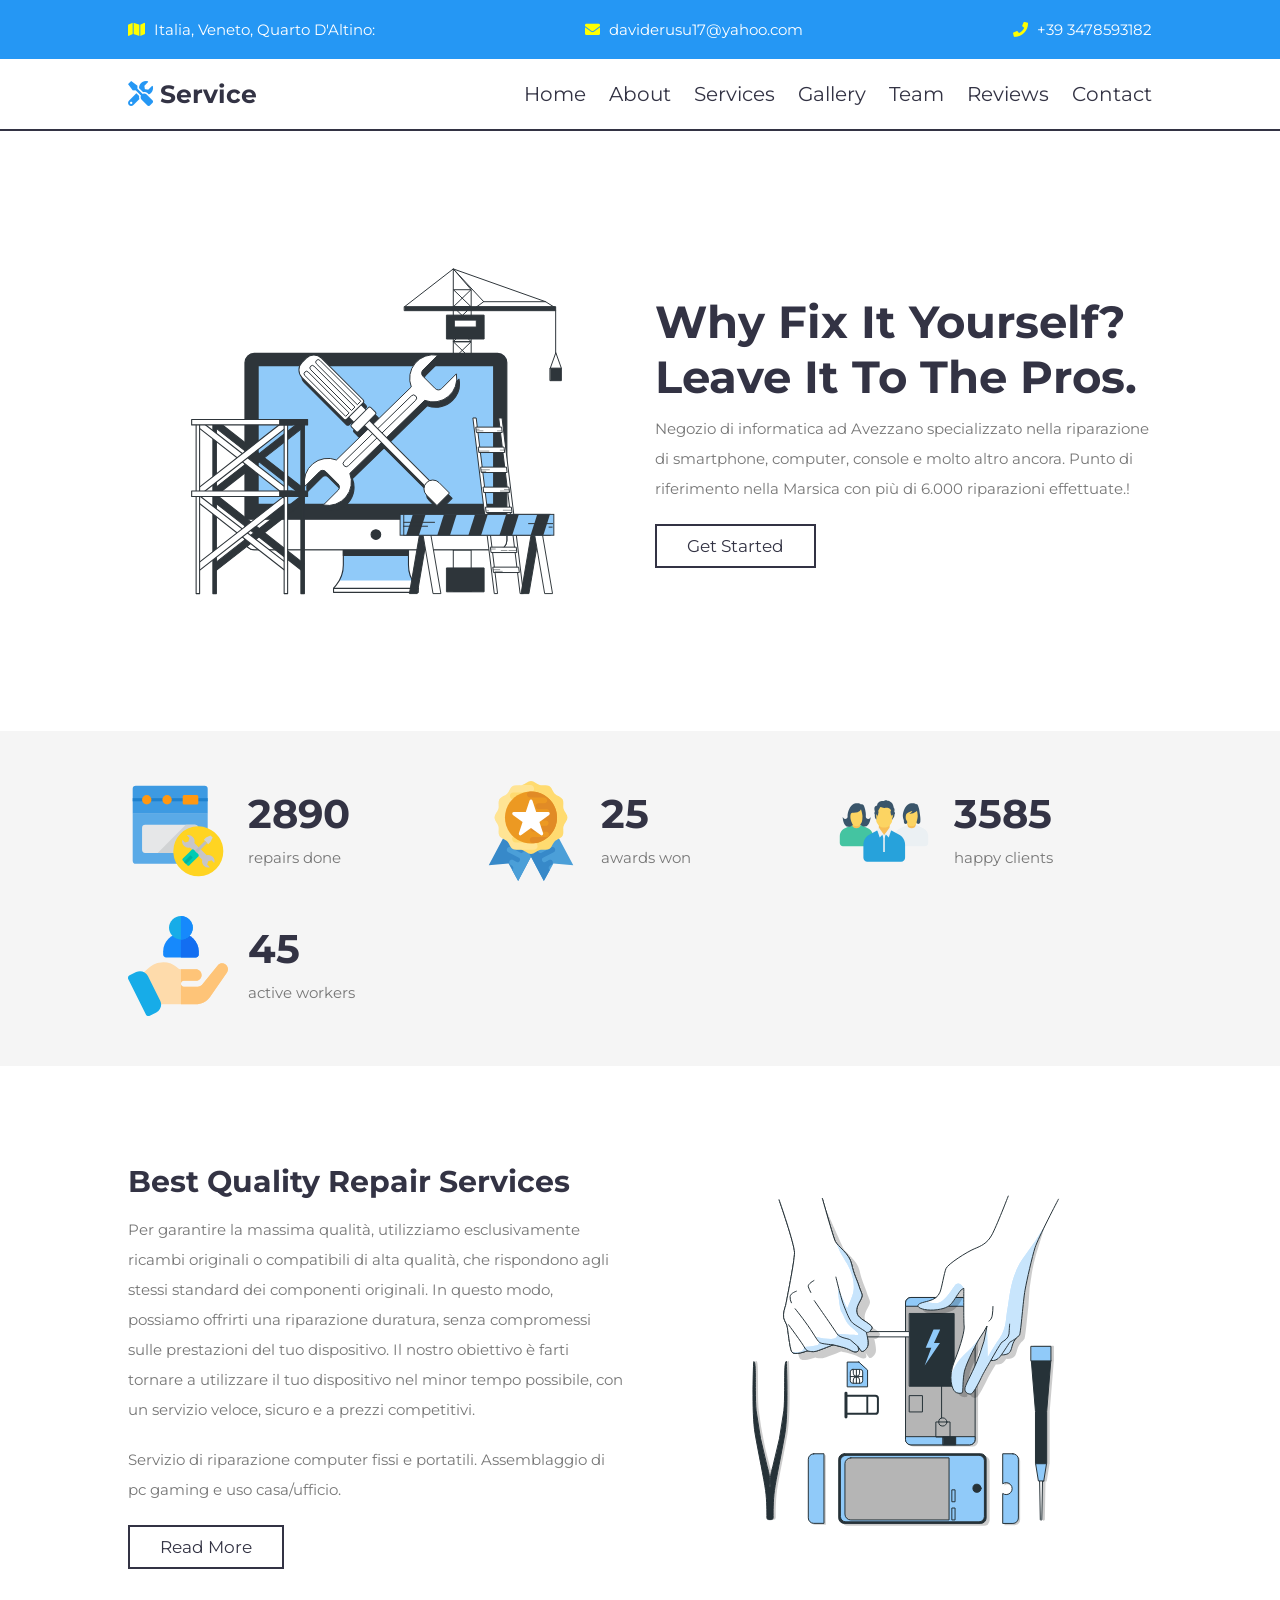
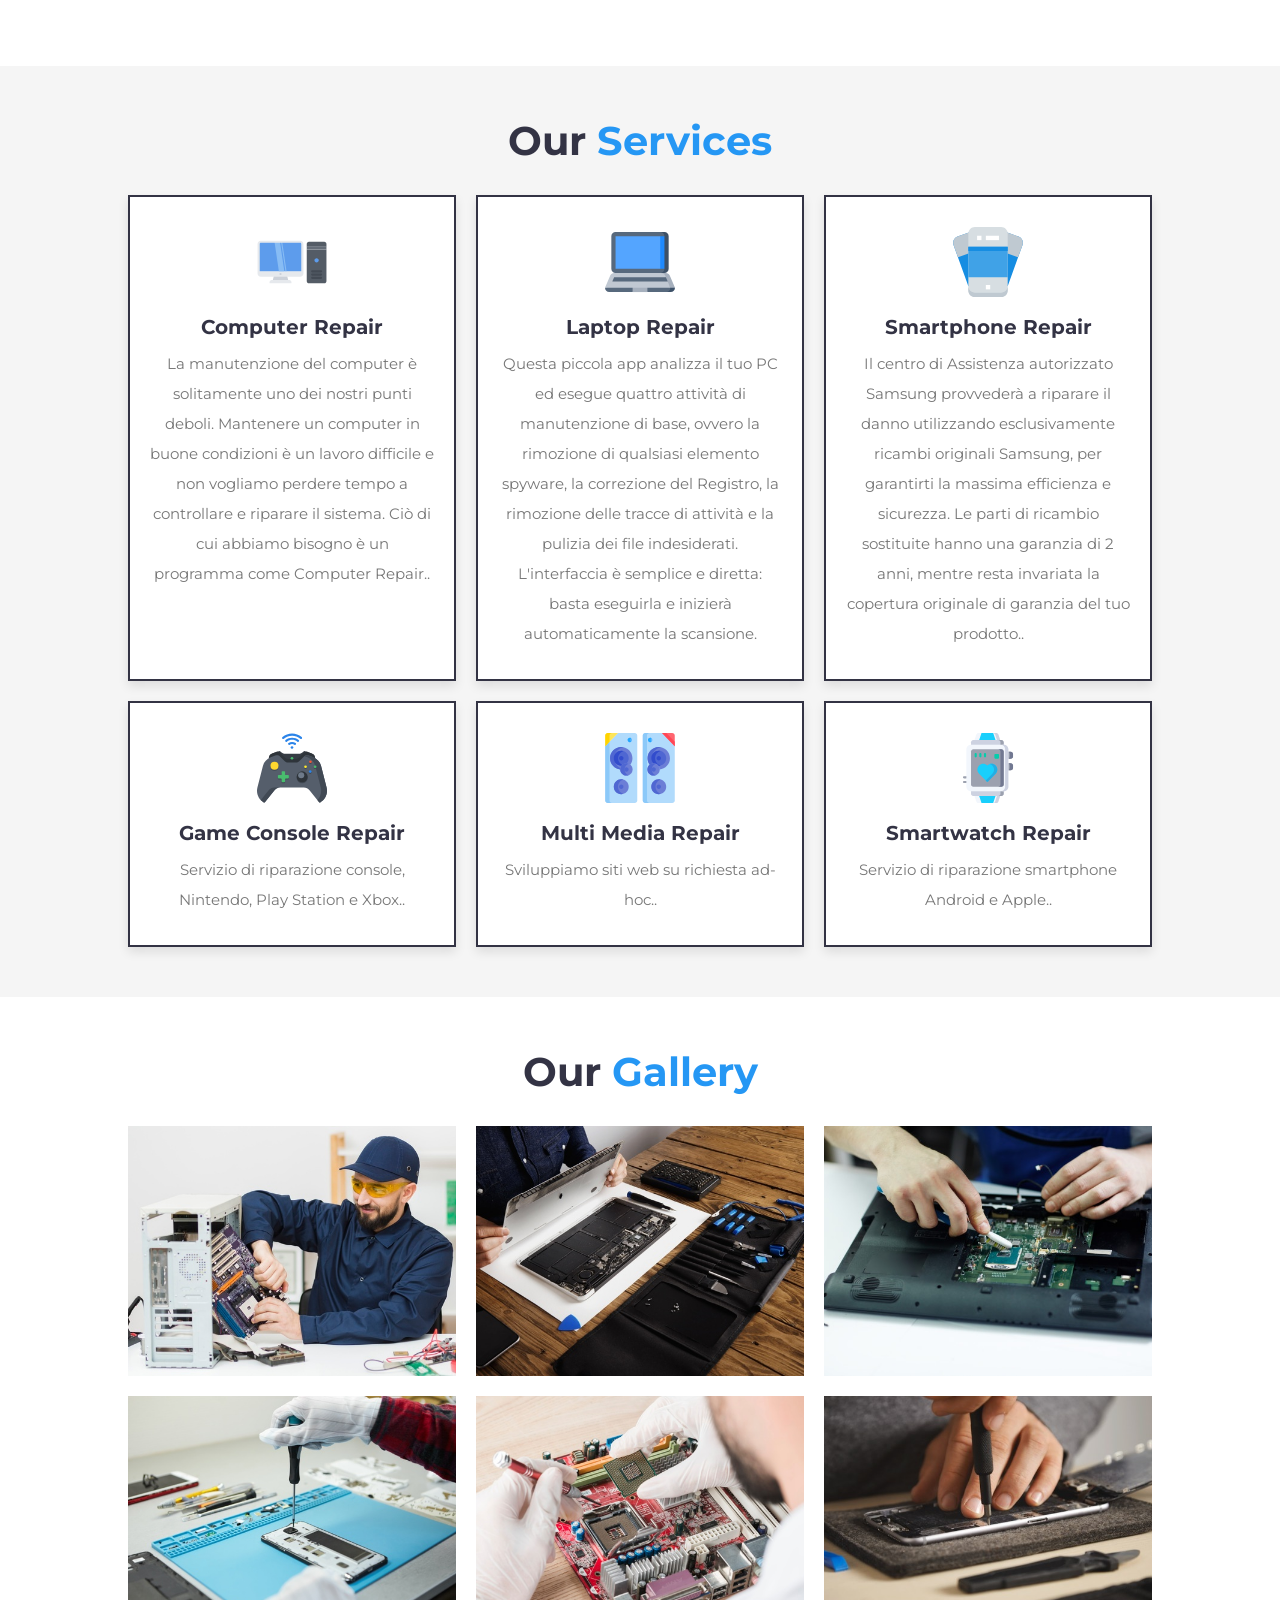
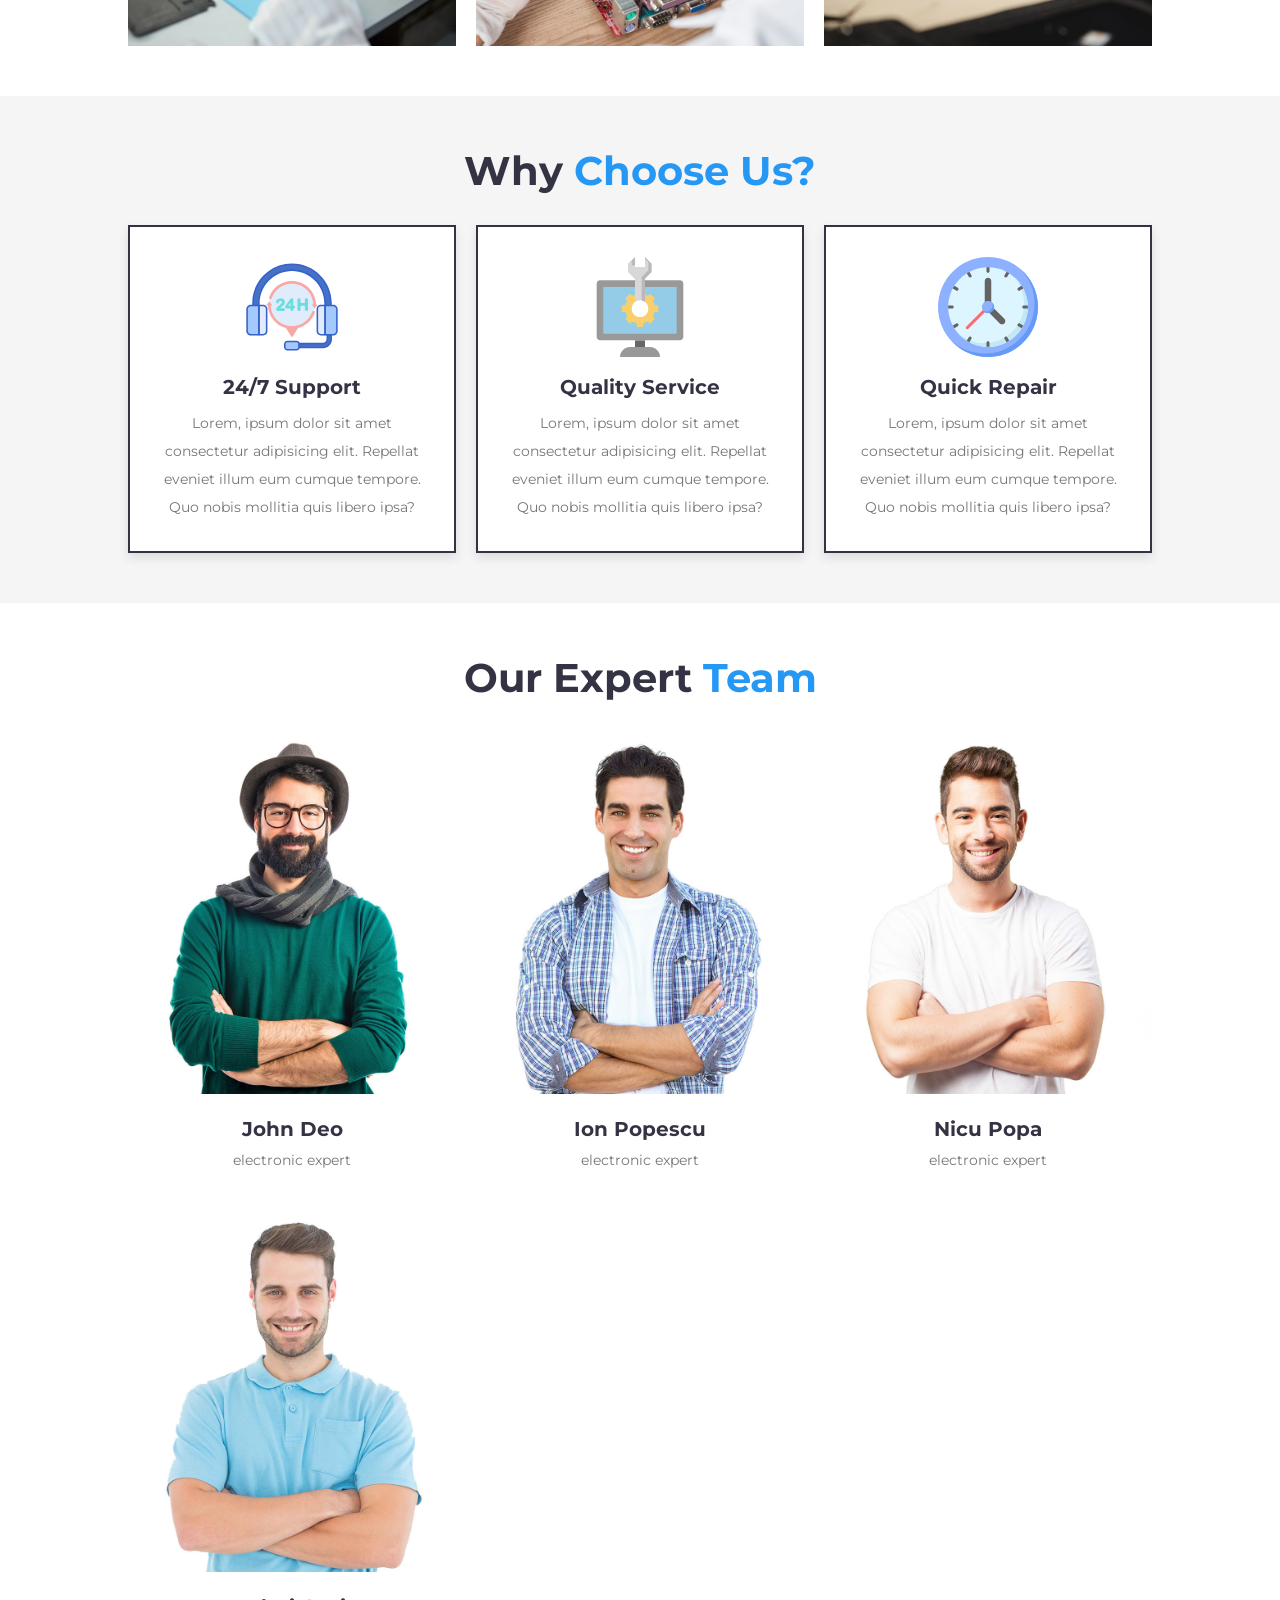
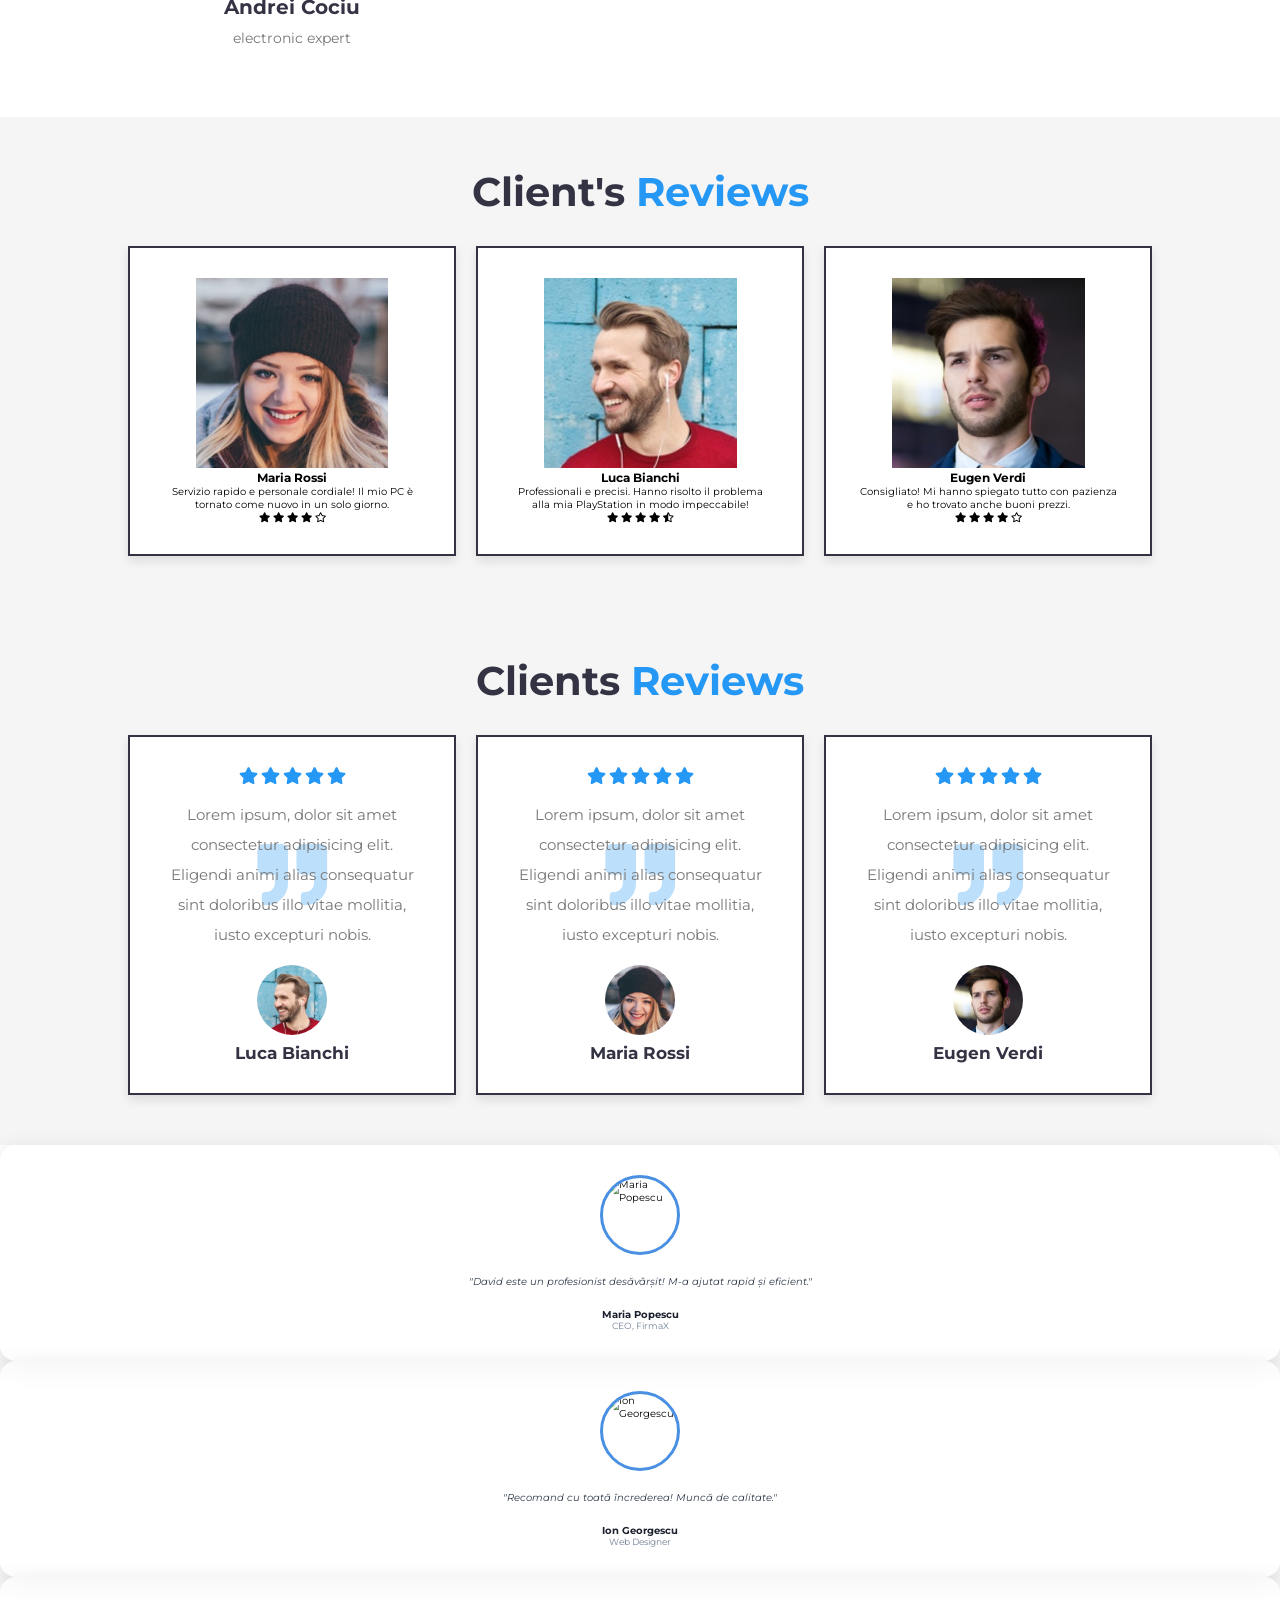
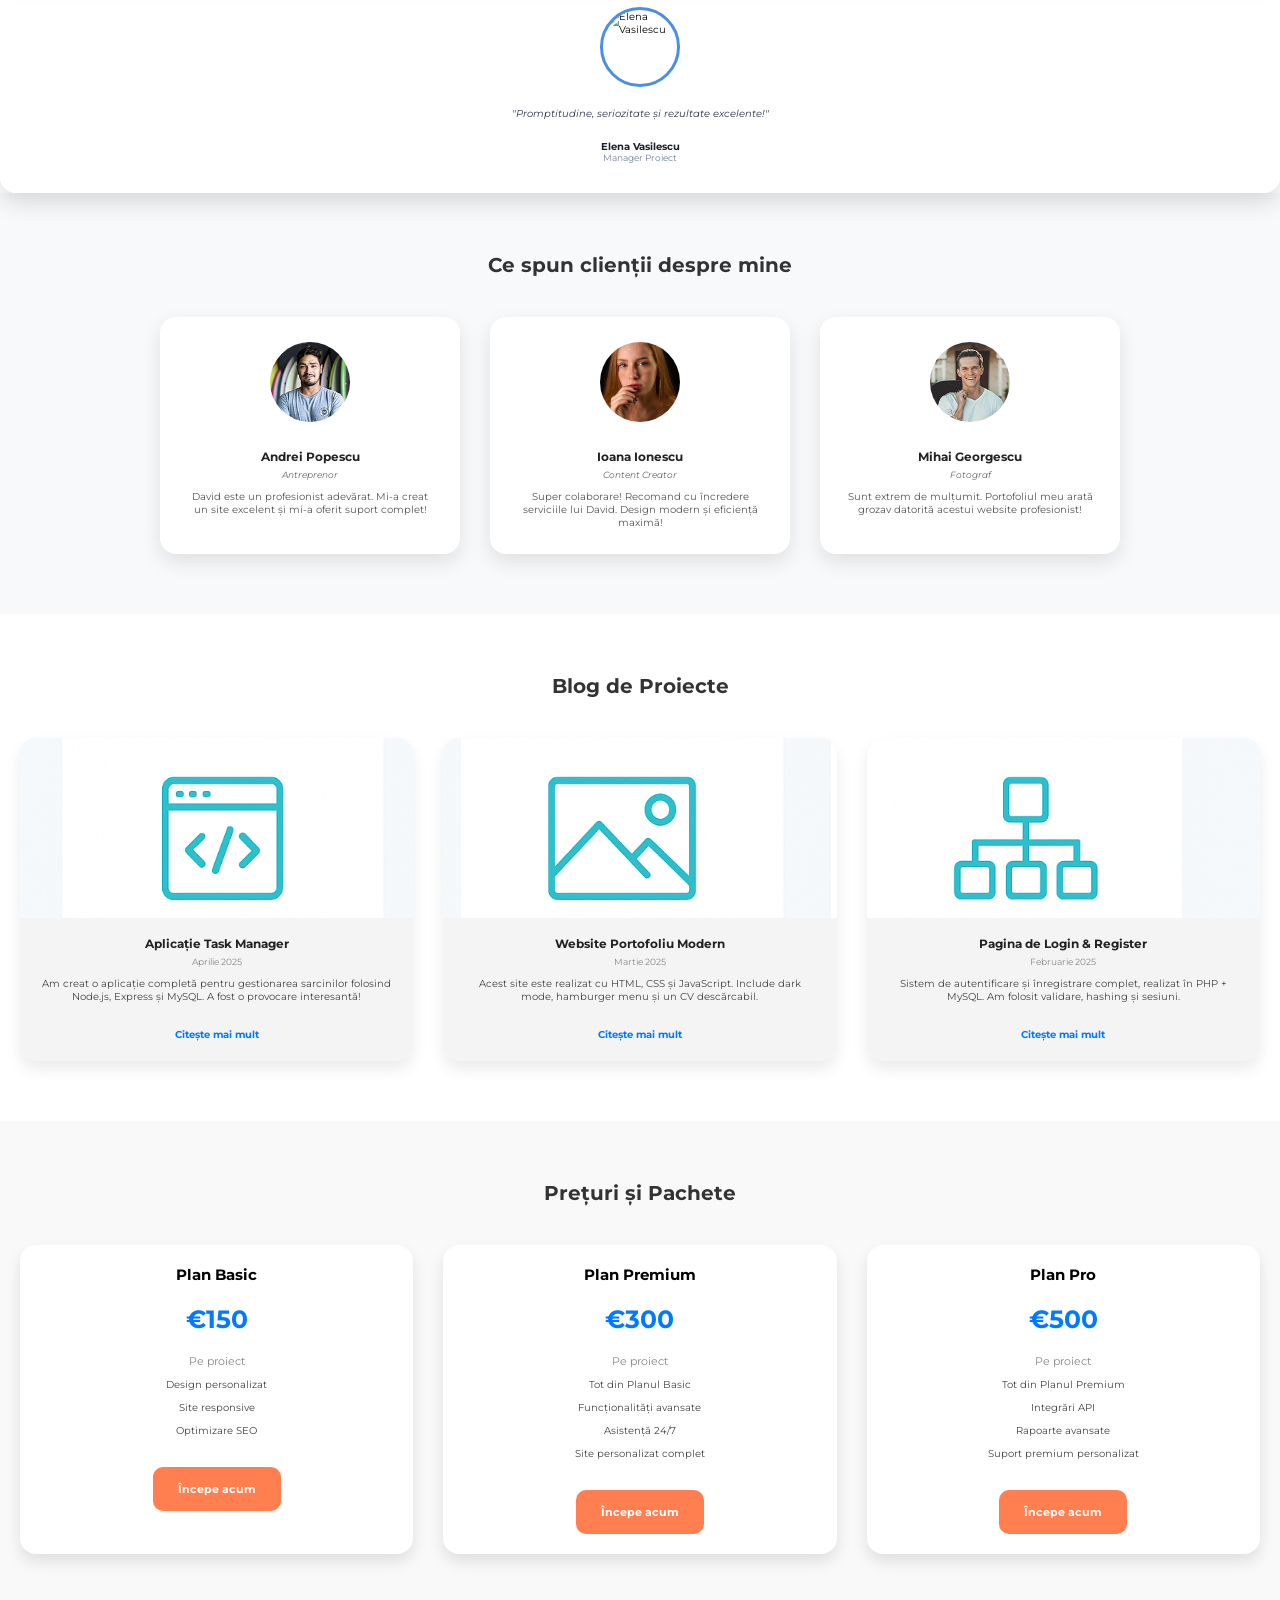
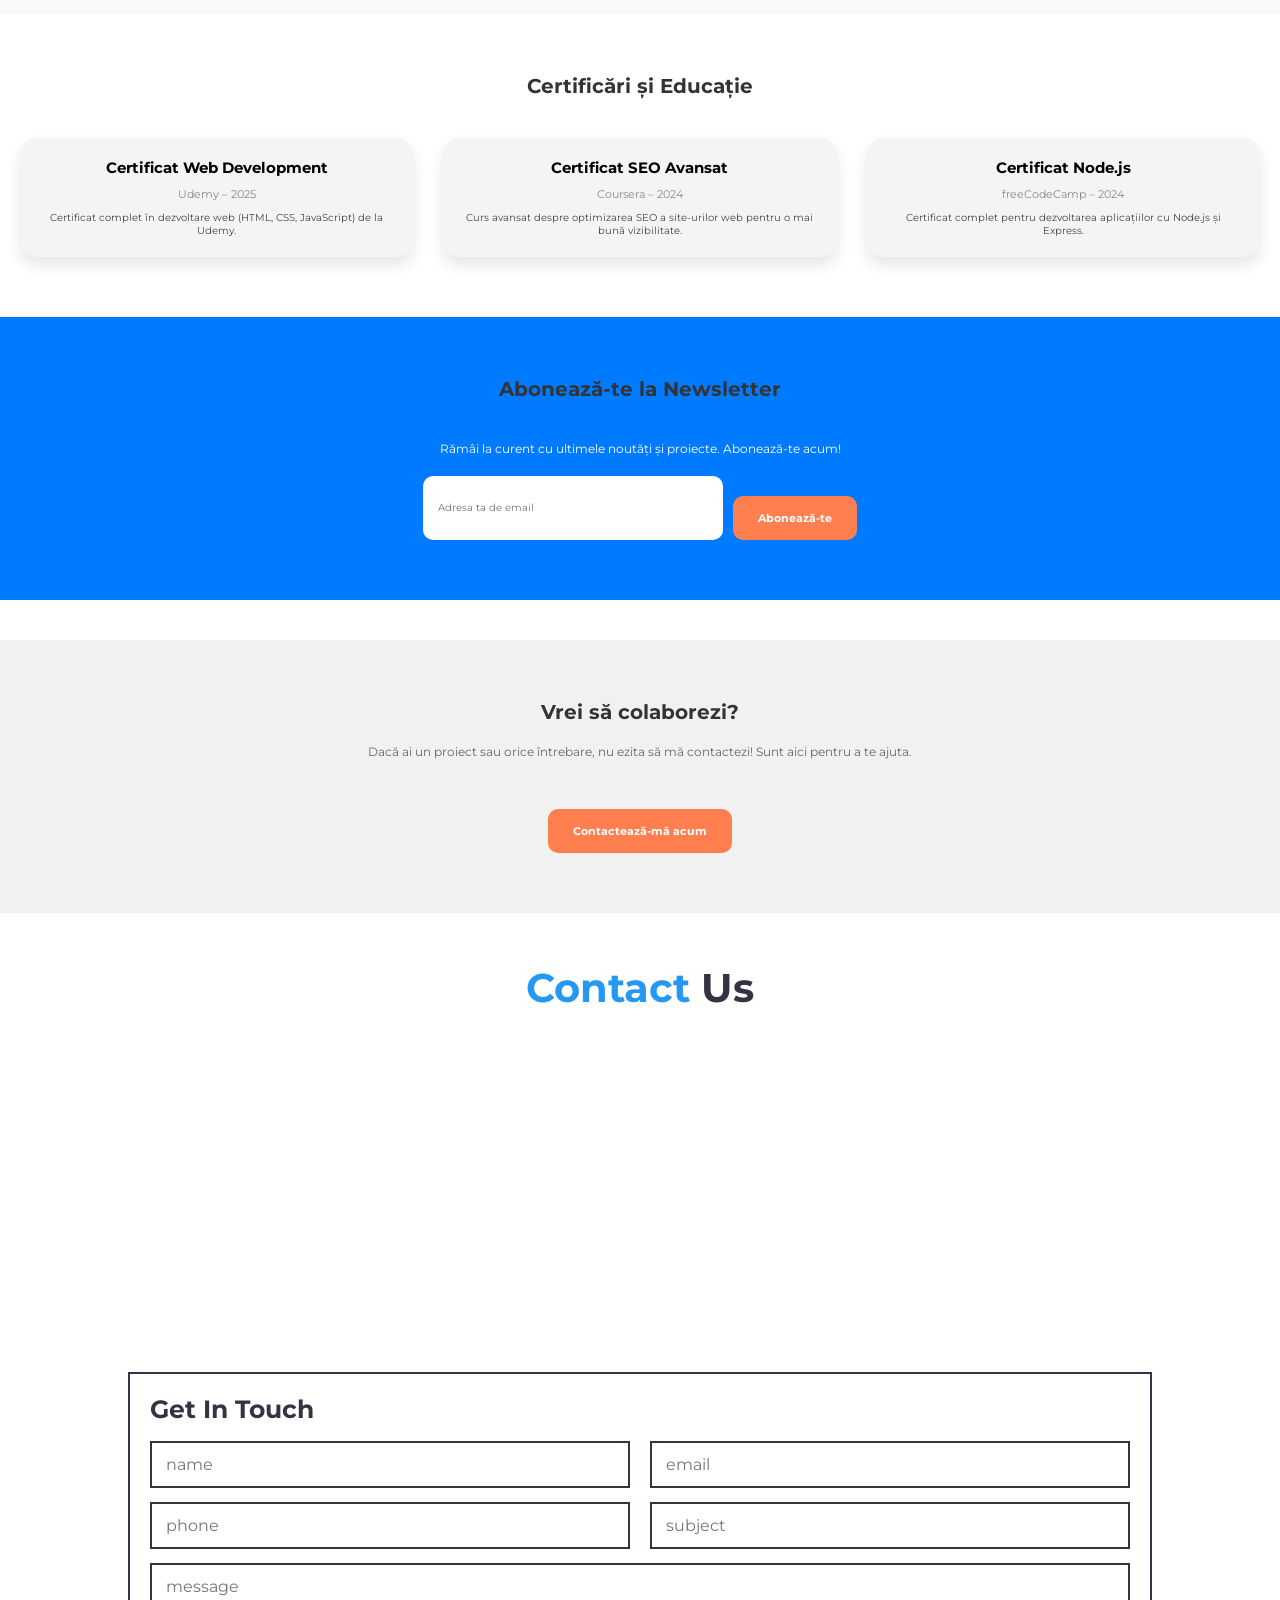
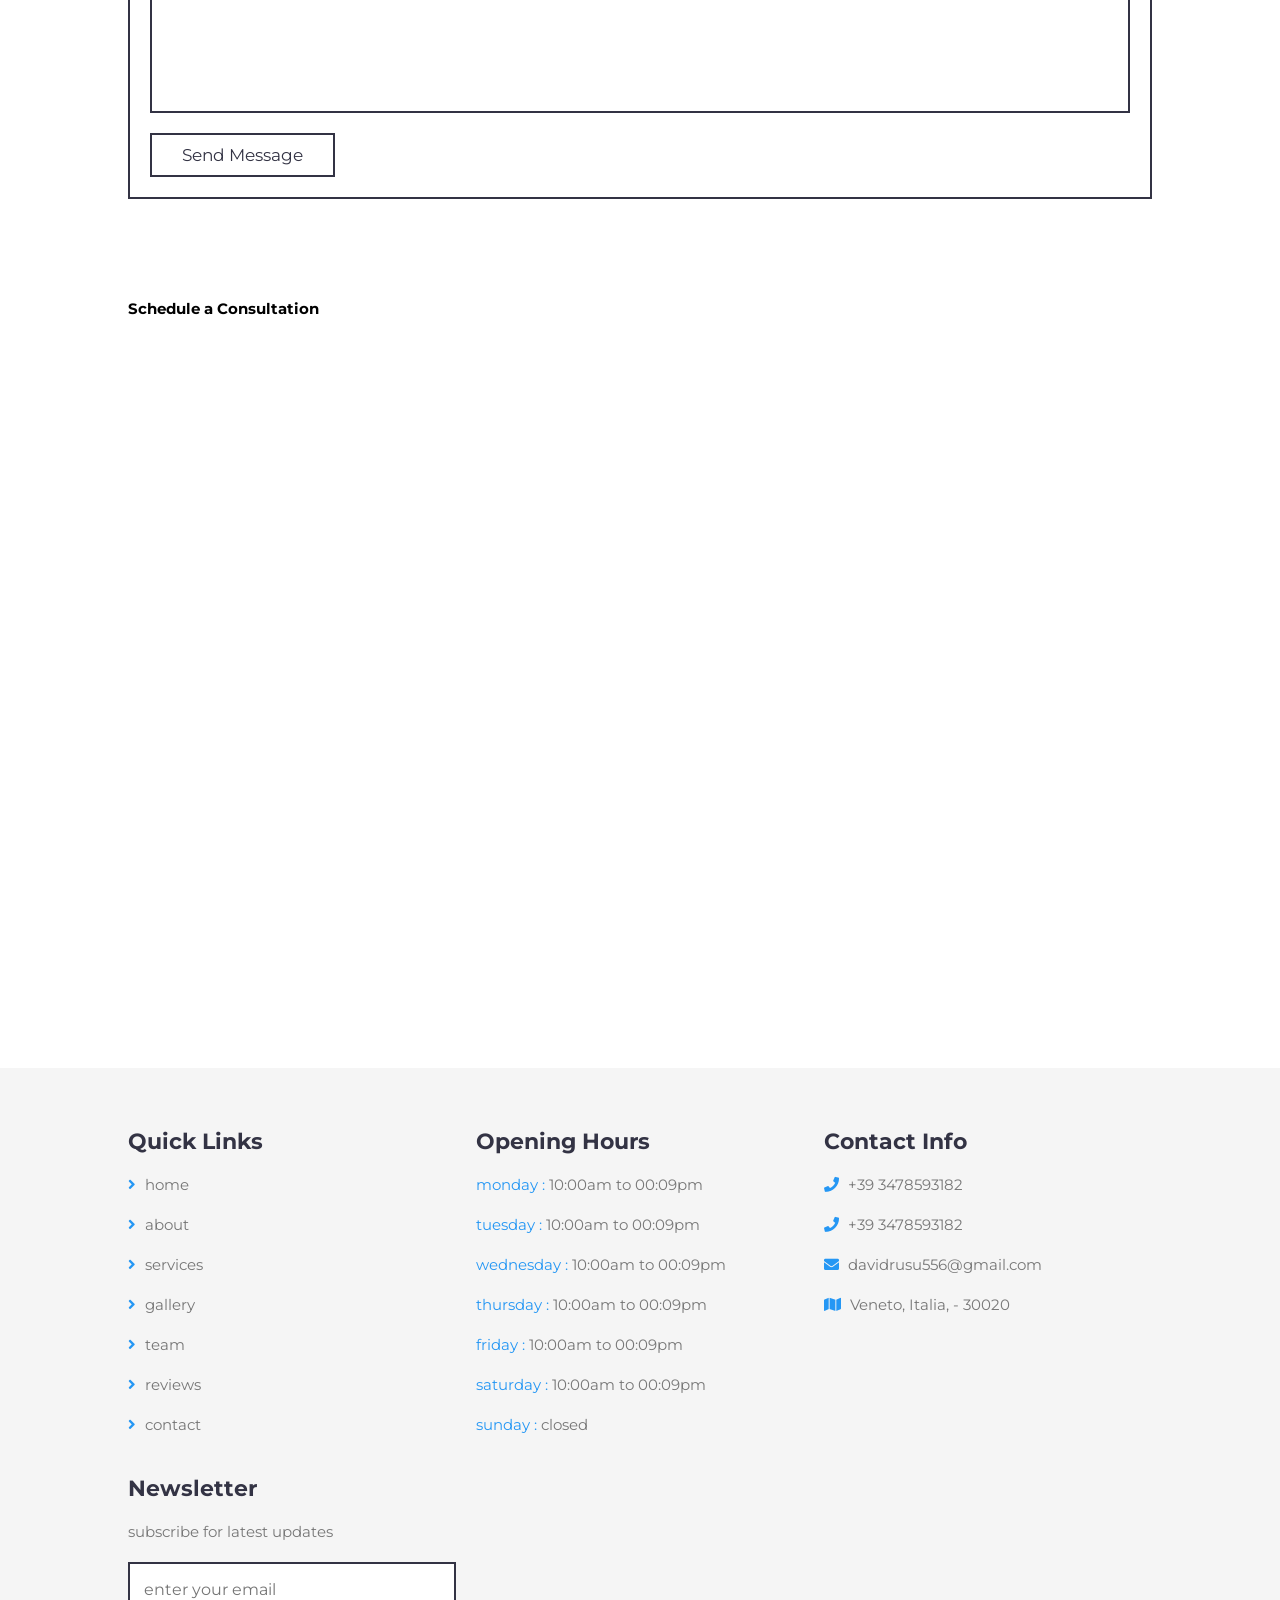
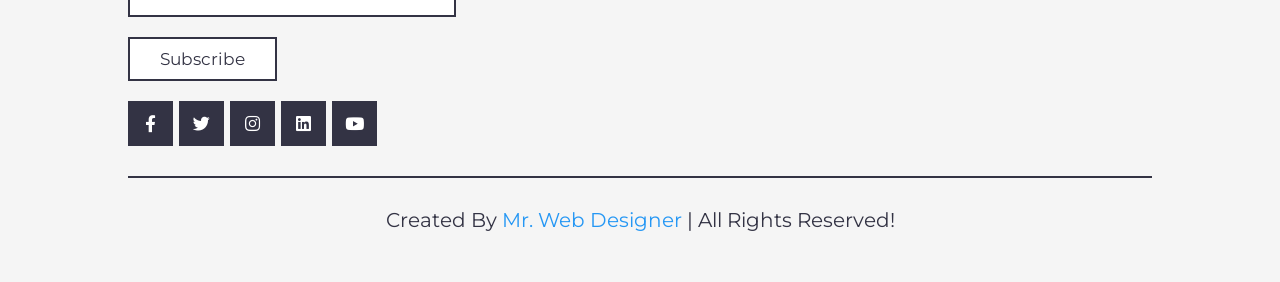
==== commit af35035c: "Update index.html" ====
--- a/index.html
+++ b/index.html
@@ -4,6 +4,14 @@
    <meta charset="UTF-8">
    <meta http-equiv="X-UA-Compatible" content="IE=edge">
    <meta name="viewport" content="width=device-width, initial-scale=1.0">
+   <!-- Meta Preview pentru Facebook, LinkedIn, etc -->
+   <meta property="og:title" content="Repair PC | Reparații Laptopuri și PC-uri Rapide">
+   <meta property="og:description" content="Oferim servicii rapide de reparații pentru PC-uri și laptopuri. Contactează-ne acum!">
+   <meta property="og:image" content="https://via.placeholder.com/1200x630/0044cc/ffffff?text=Repair+PC+-+Service+Rapid">
+   <meta property="og:image" content="https://daviderusu71.github.io/repair-pc/images/preview.png">
+
+   <meta property="og:type" content="website">
+
    <title>Complete Responsive Hardware Repair Service Website Design</title>
 
    <!-- font awesome cdn link  -->
@@ -655,6 +663,14 @@
 
 <!-- contact section ends -->
 
+   <section id="booking">
+  <h2>Schedule a Consultation</h2>
+  <div class="calendly-inline-widget"
+       data-url="https://calendly.com/davidrusu/30min"
+       style="min-width:320px;height:700px;">
+  </div>
+</section>
+
 <!-- footer section starts  -->
 
 <section class="footer">
@@ -726,6 +742,7 @@
   
 </script>
 
+   <script src="https://assets.calendly.com/assets/external/widget.js" async></script>
   <script src="js/script.js"></script>
 </body>
 </html>
@@ -734,3 +751,4 @@
 
 
 
+
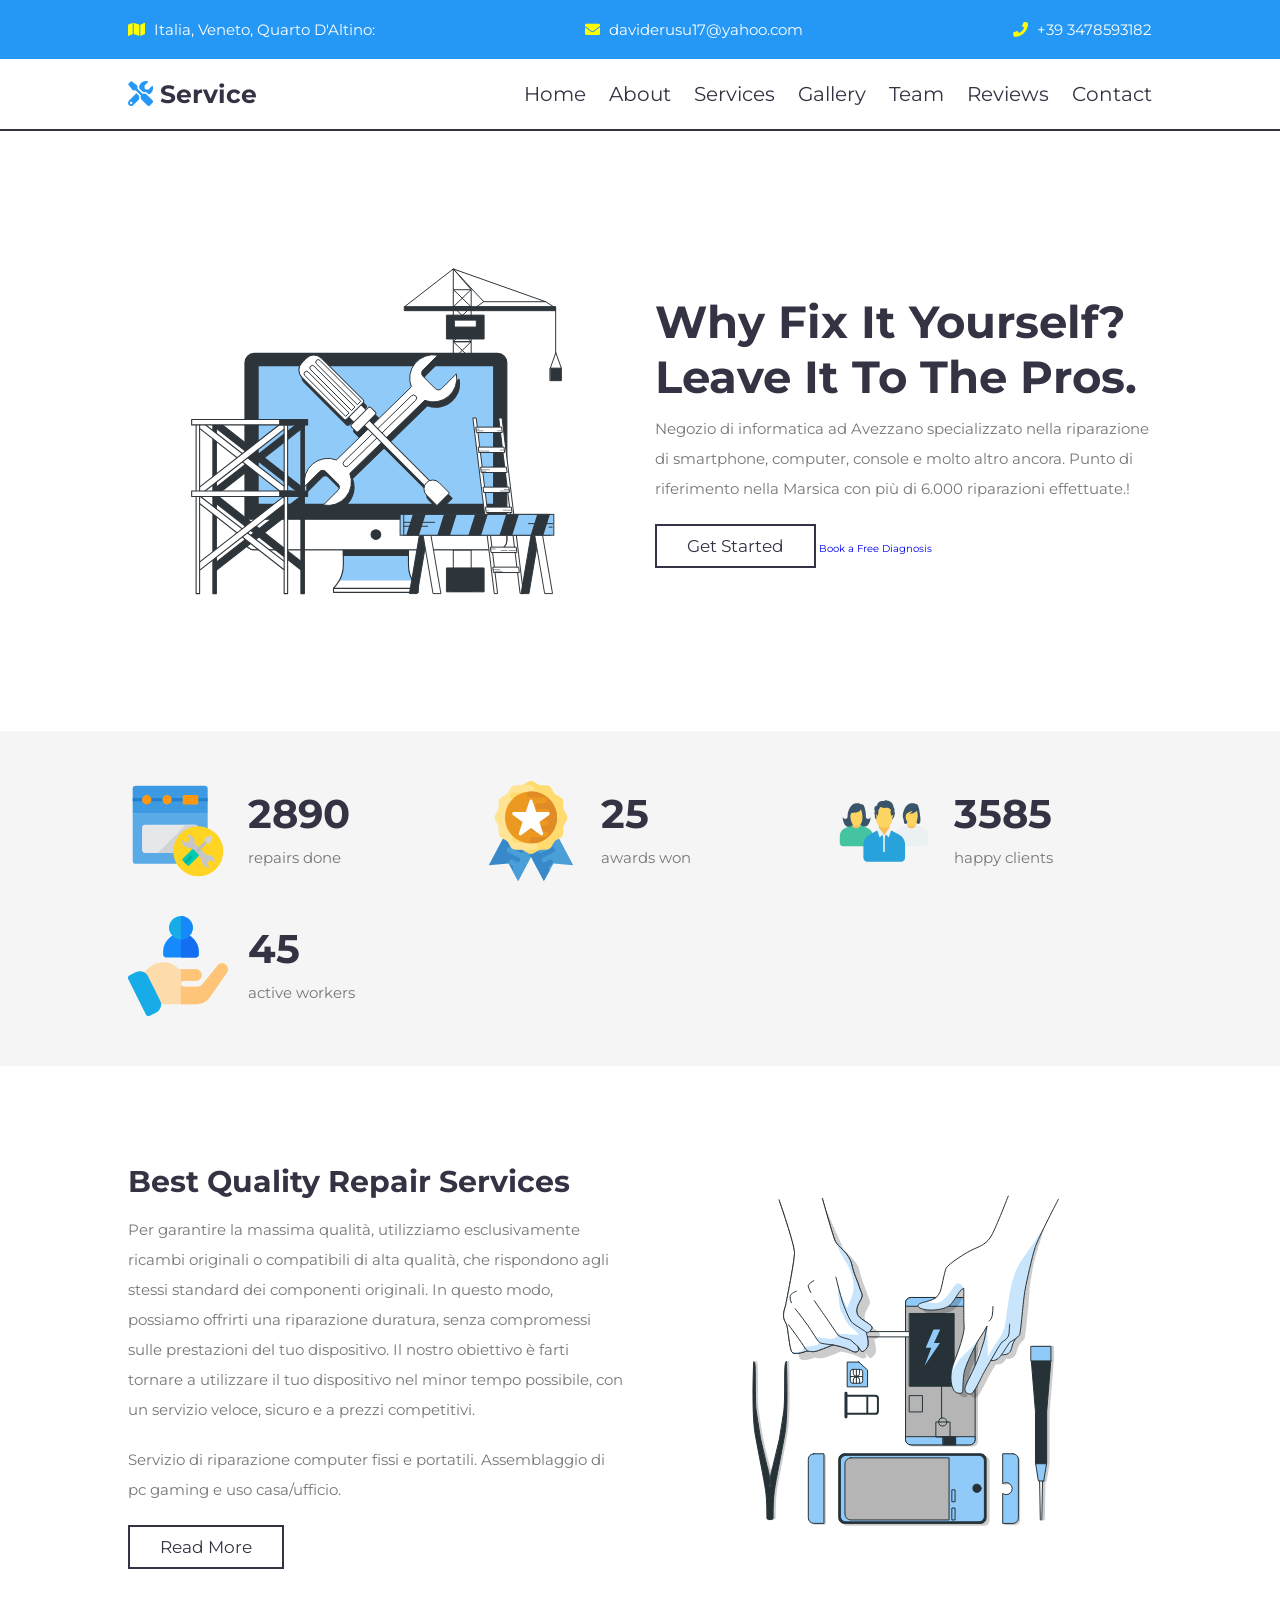
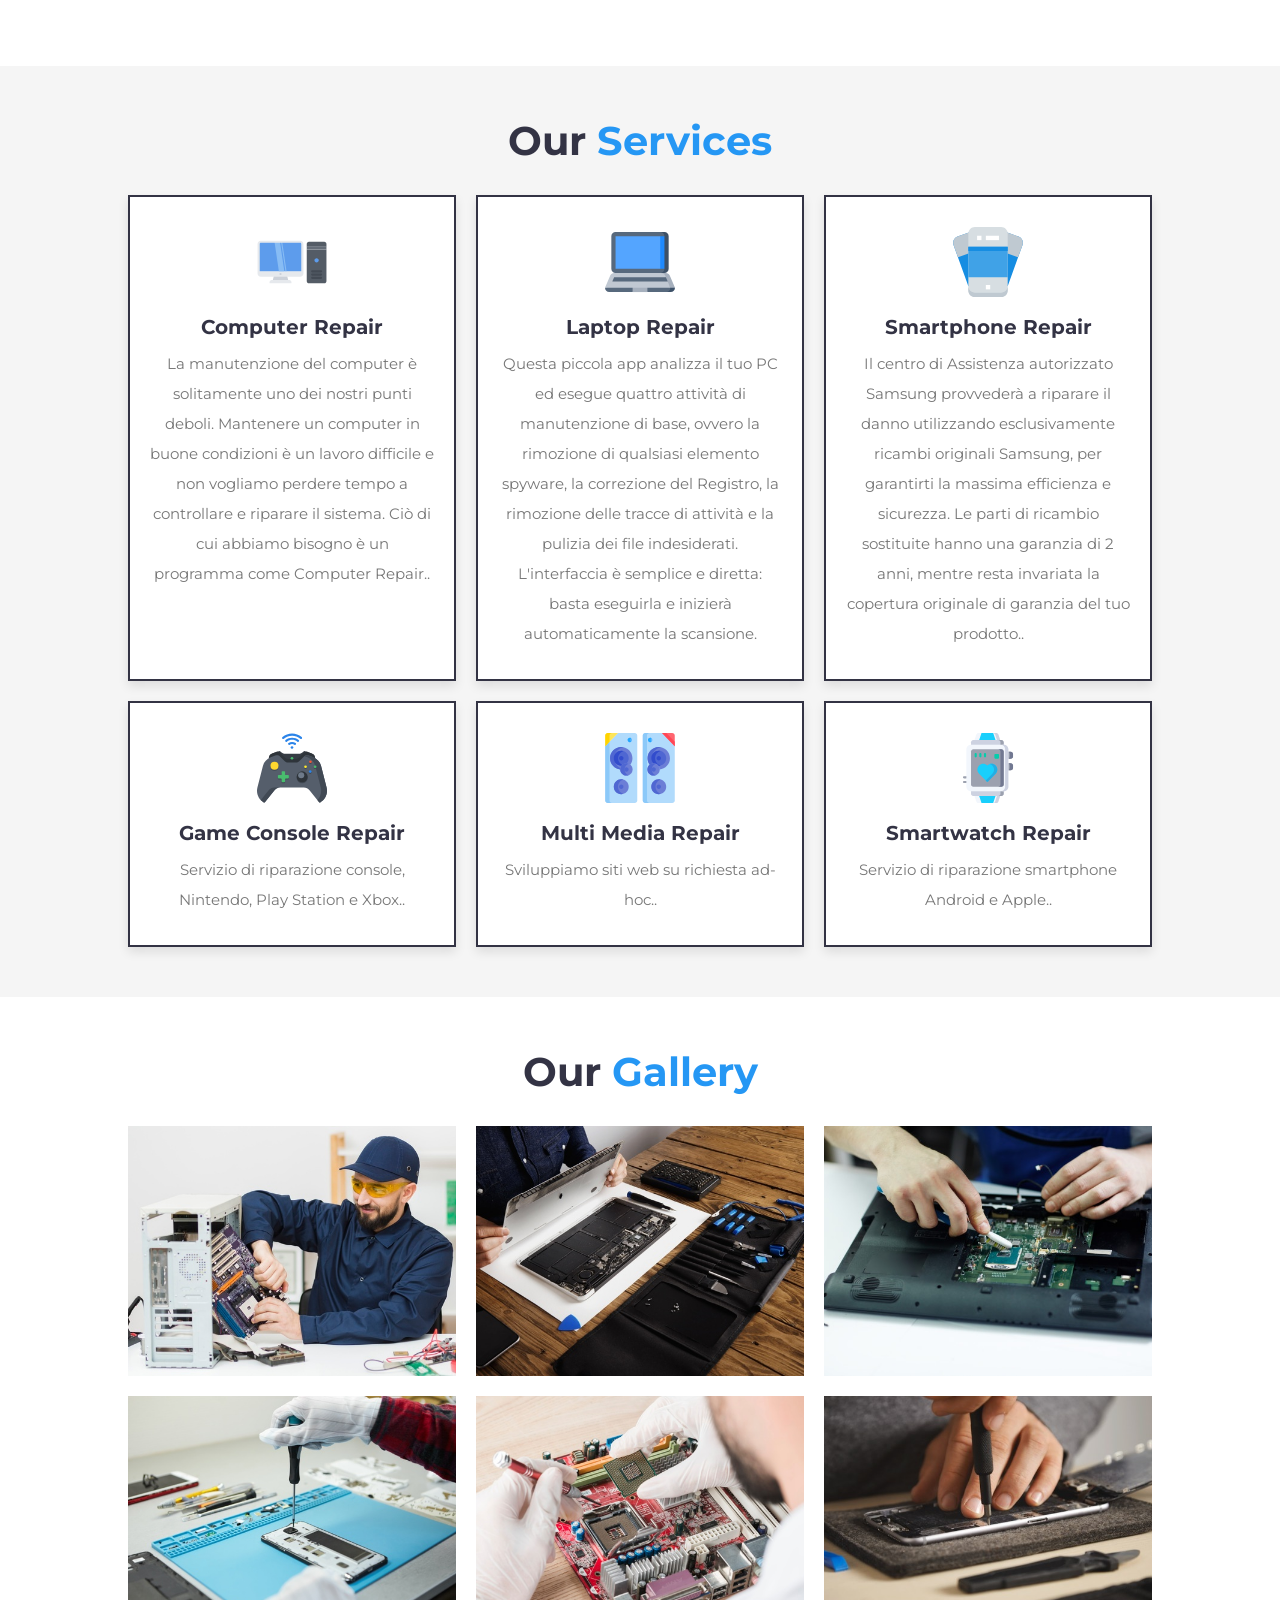
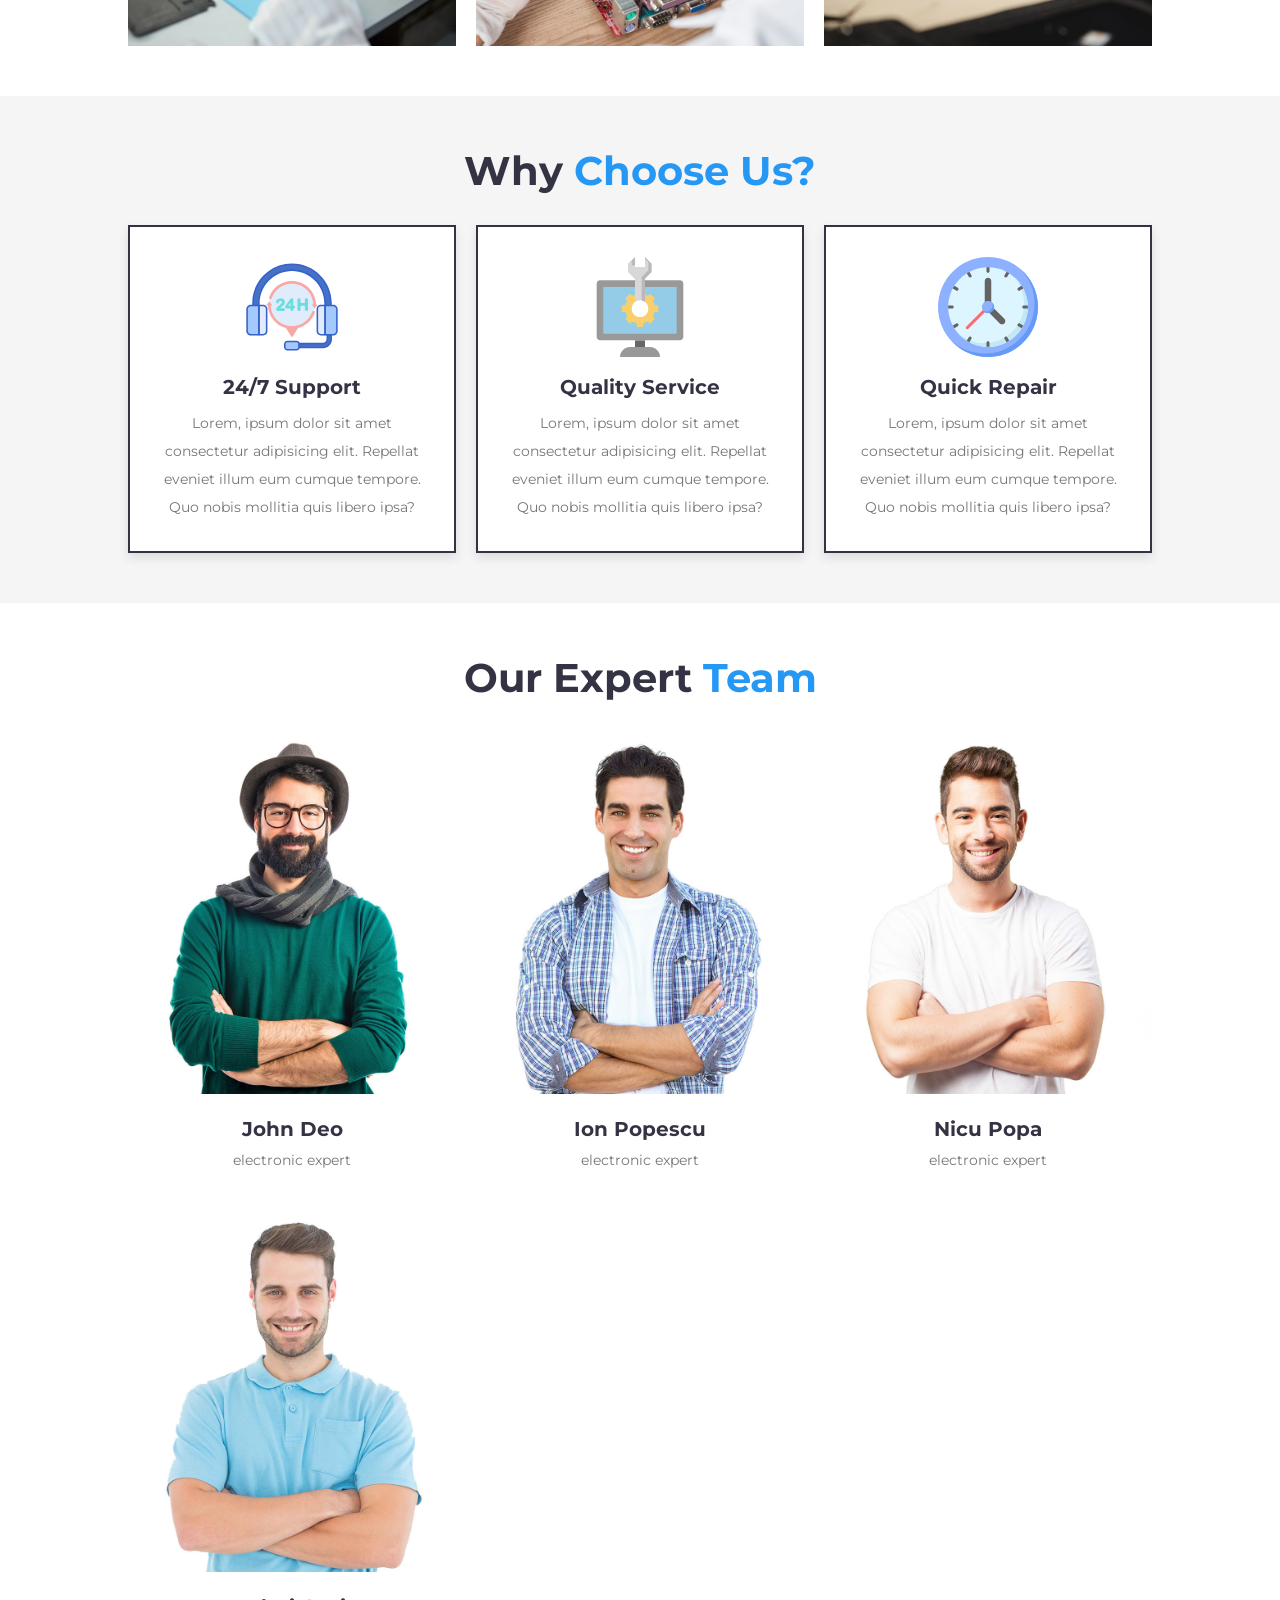
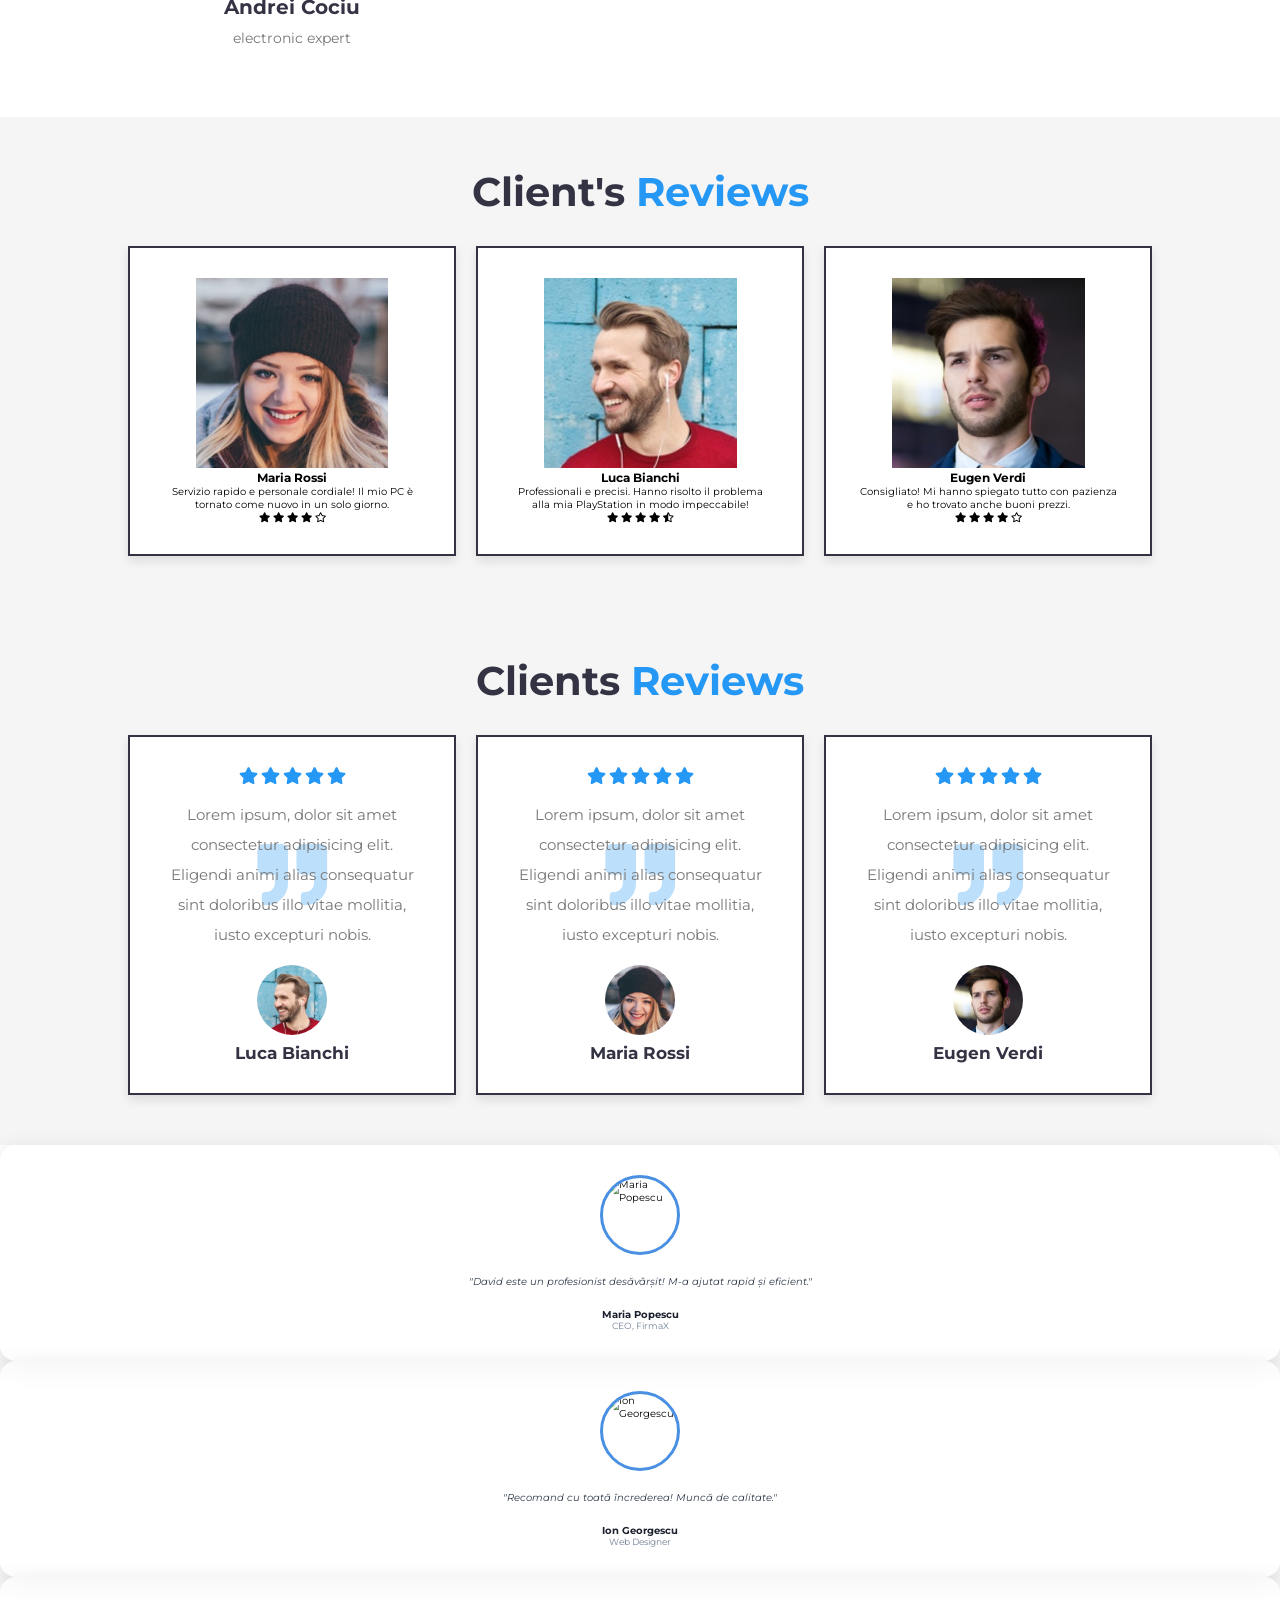
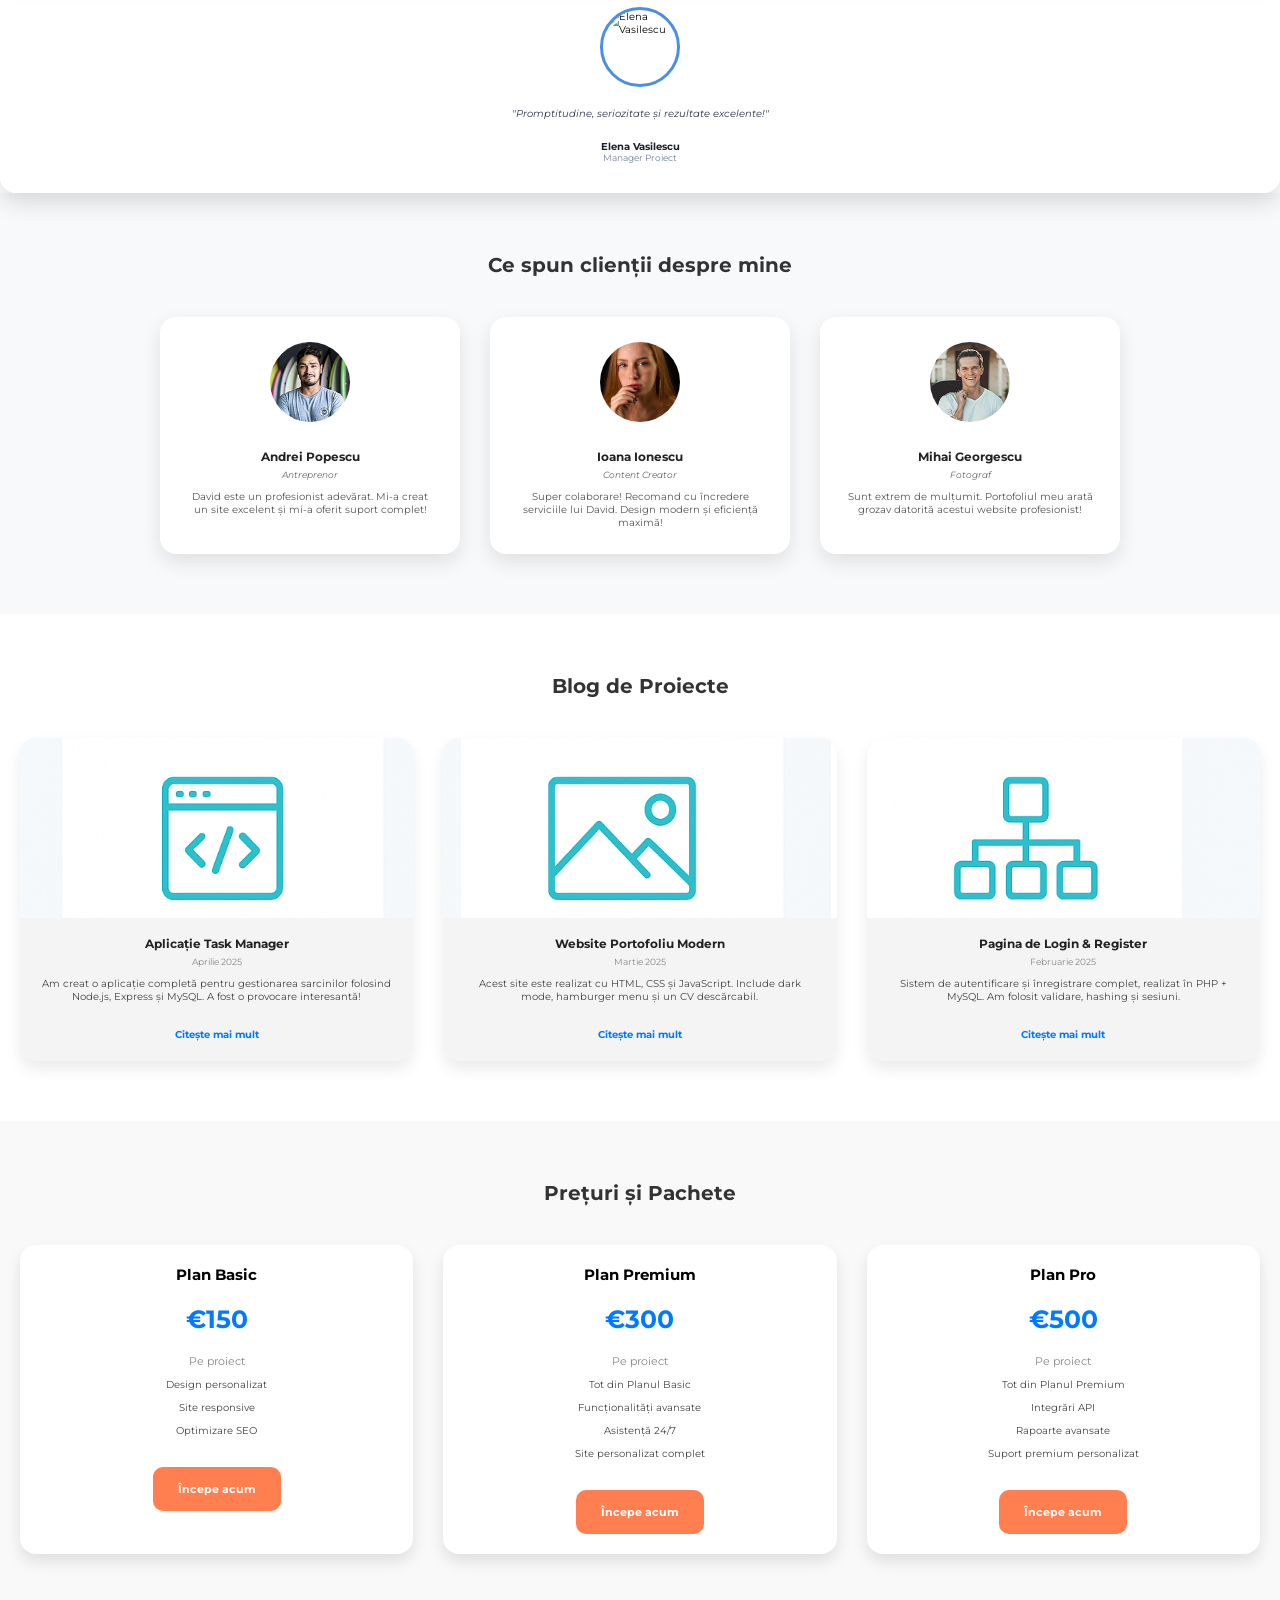
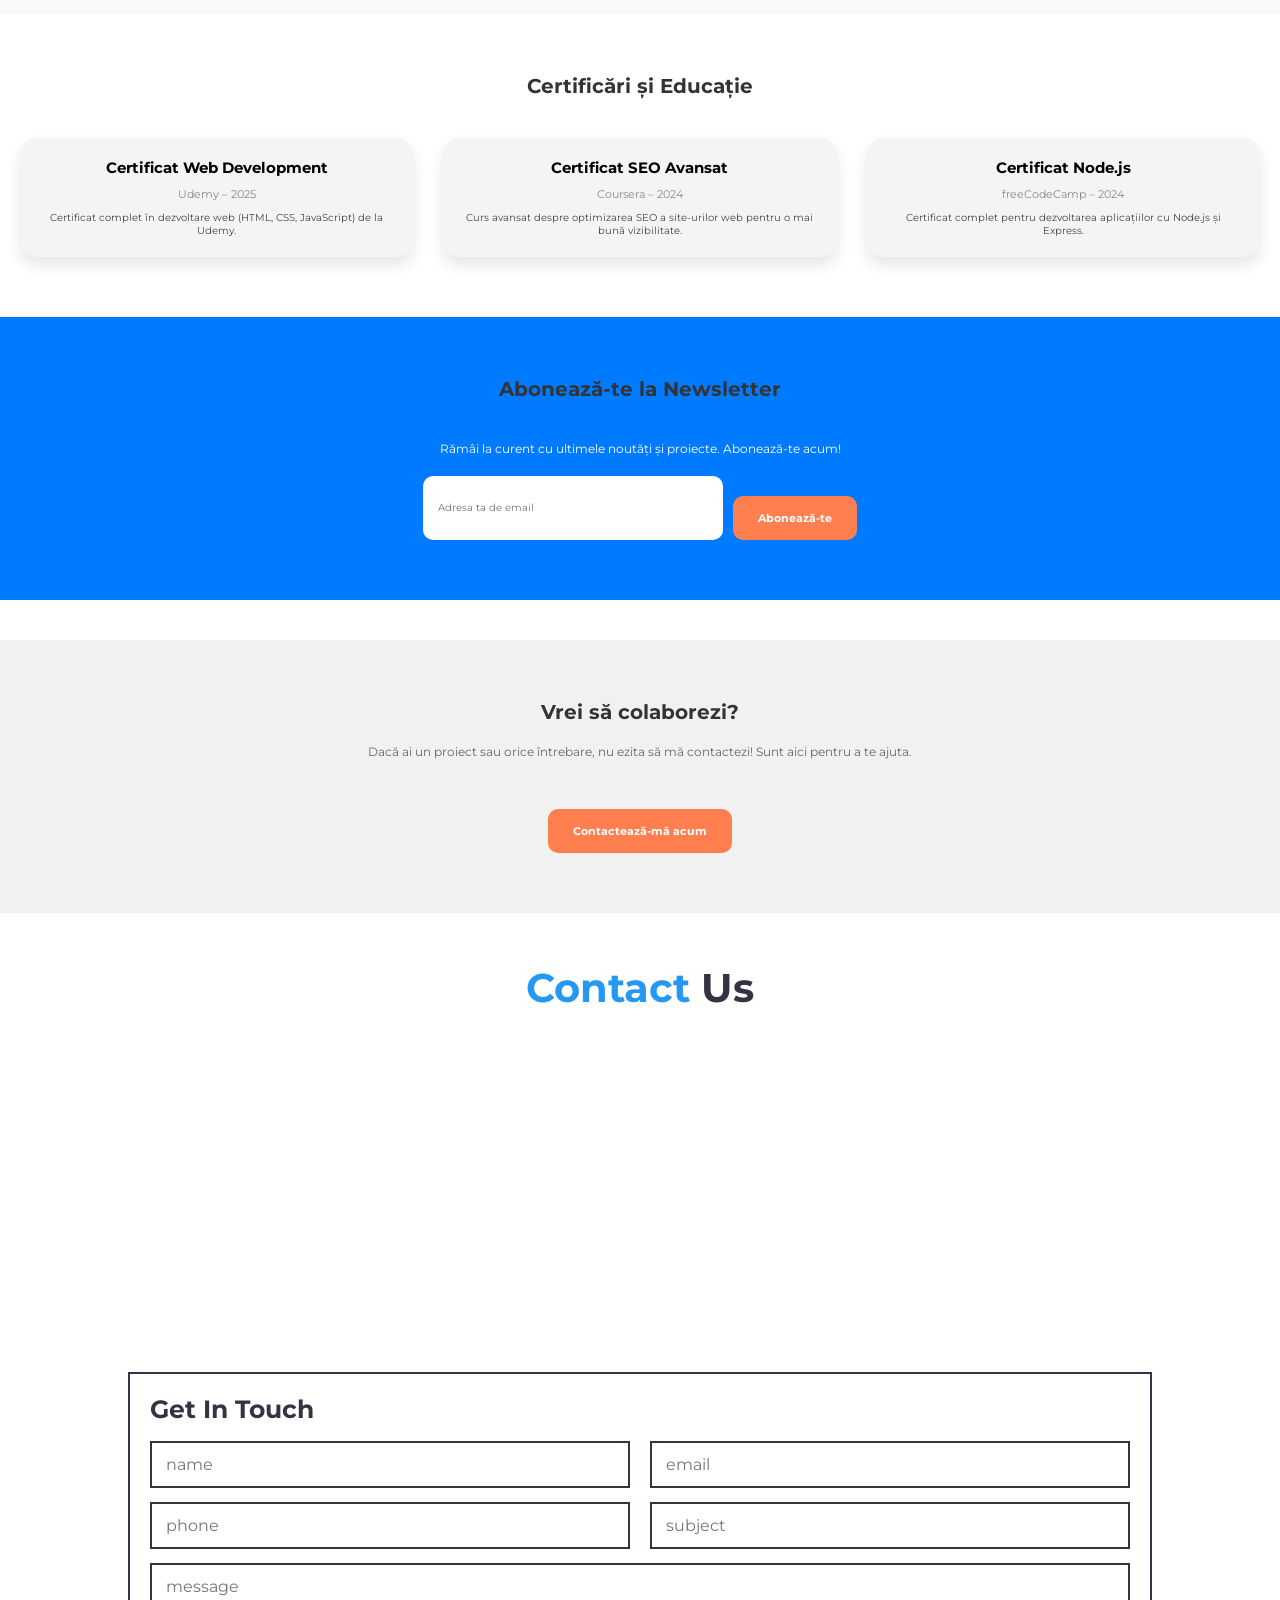
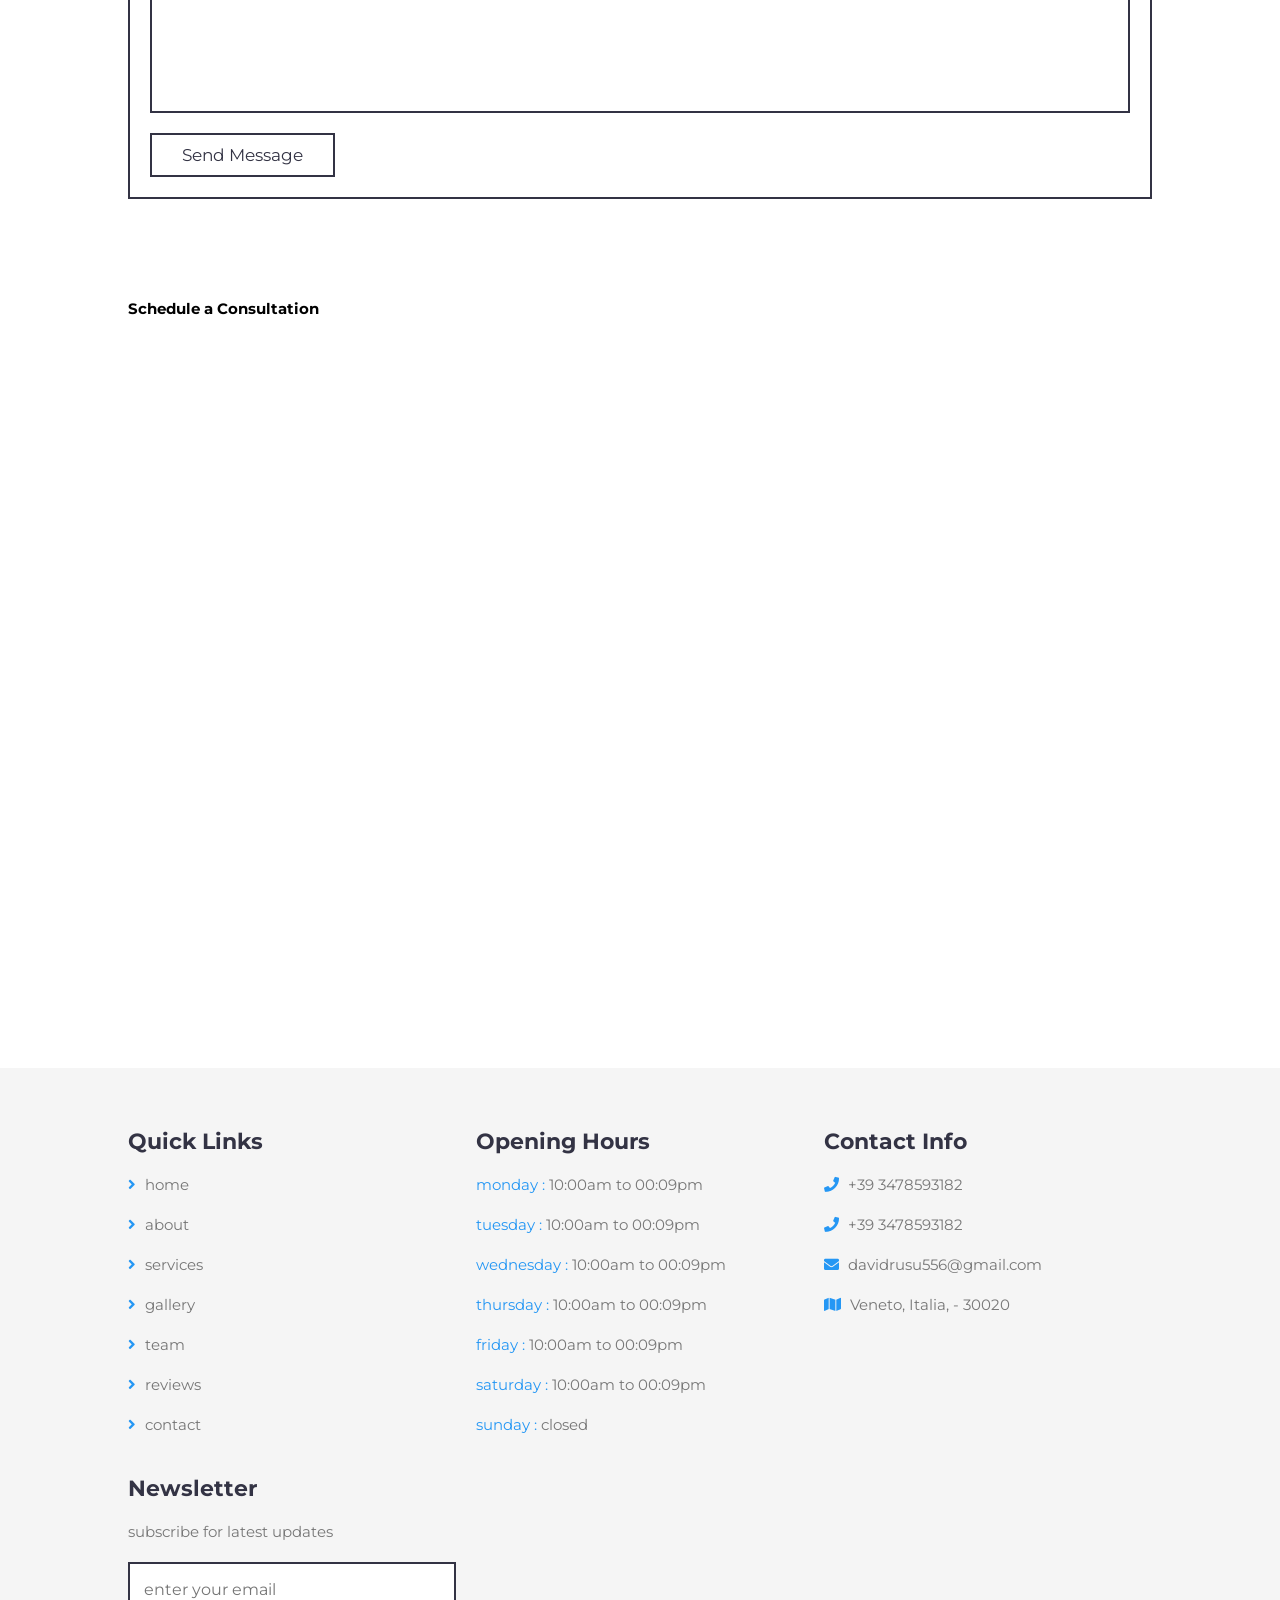
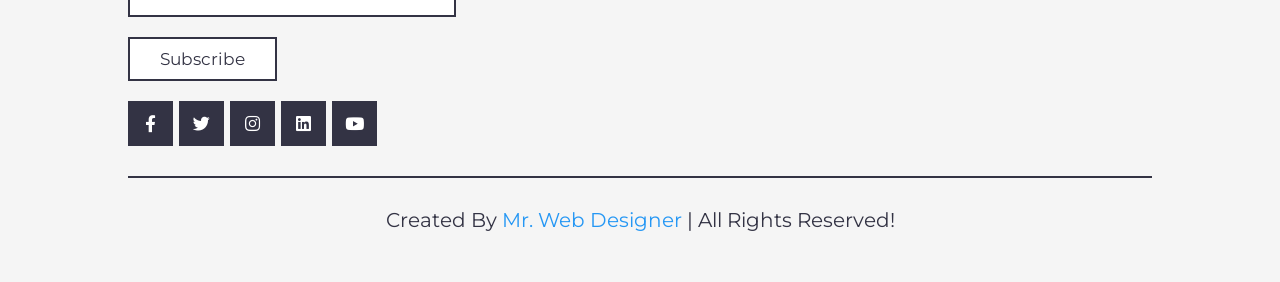
==== commit e60948ec: "Update index.html" ====
--- a/index.html
+++ b/index.html
@@ -72,6 +72,12 @@
       <h3>Why fix it yourself? Leave it to the pros.</h3>
       <p>Negozio di informatica ad Avezzano specializzato nella riparazione di smartphone, computer, console e molto altro ancora. Punto di riferimento nella Marsica con più di 6.000 riparazioni effettuate.!</p>
       <a href="https://www.pcphonerepair.it/" target="_blank" class="btn">get started</a>
+
+      <a href="https://calendly.com/davidrusu556/30min"
+   target="_blank"
+   class="btn-hero">
+   Book a Free Diagnosis
+</a>
    </div>
 
 </section>
@@ -752,3 +758,4 @@
 
 
 
+
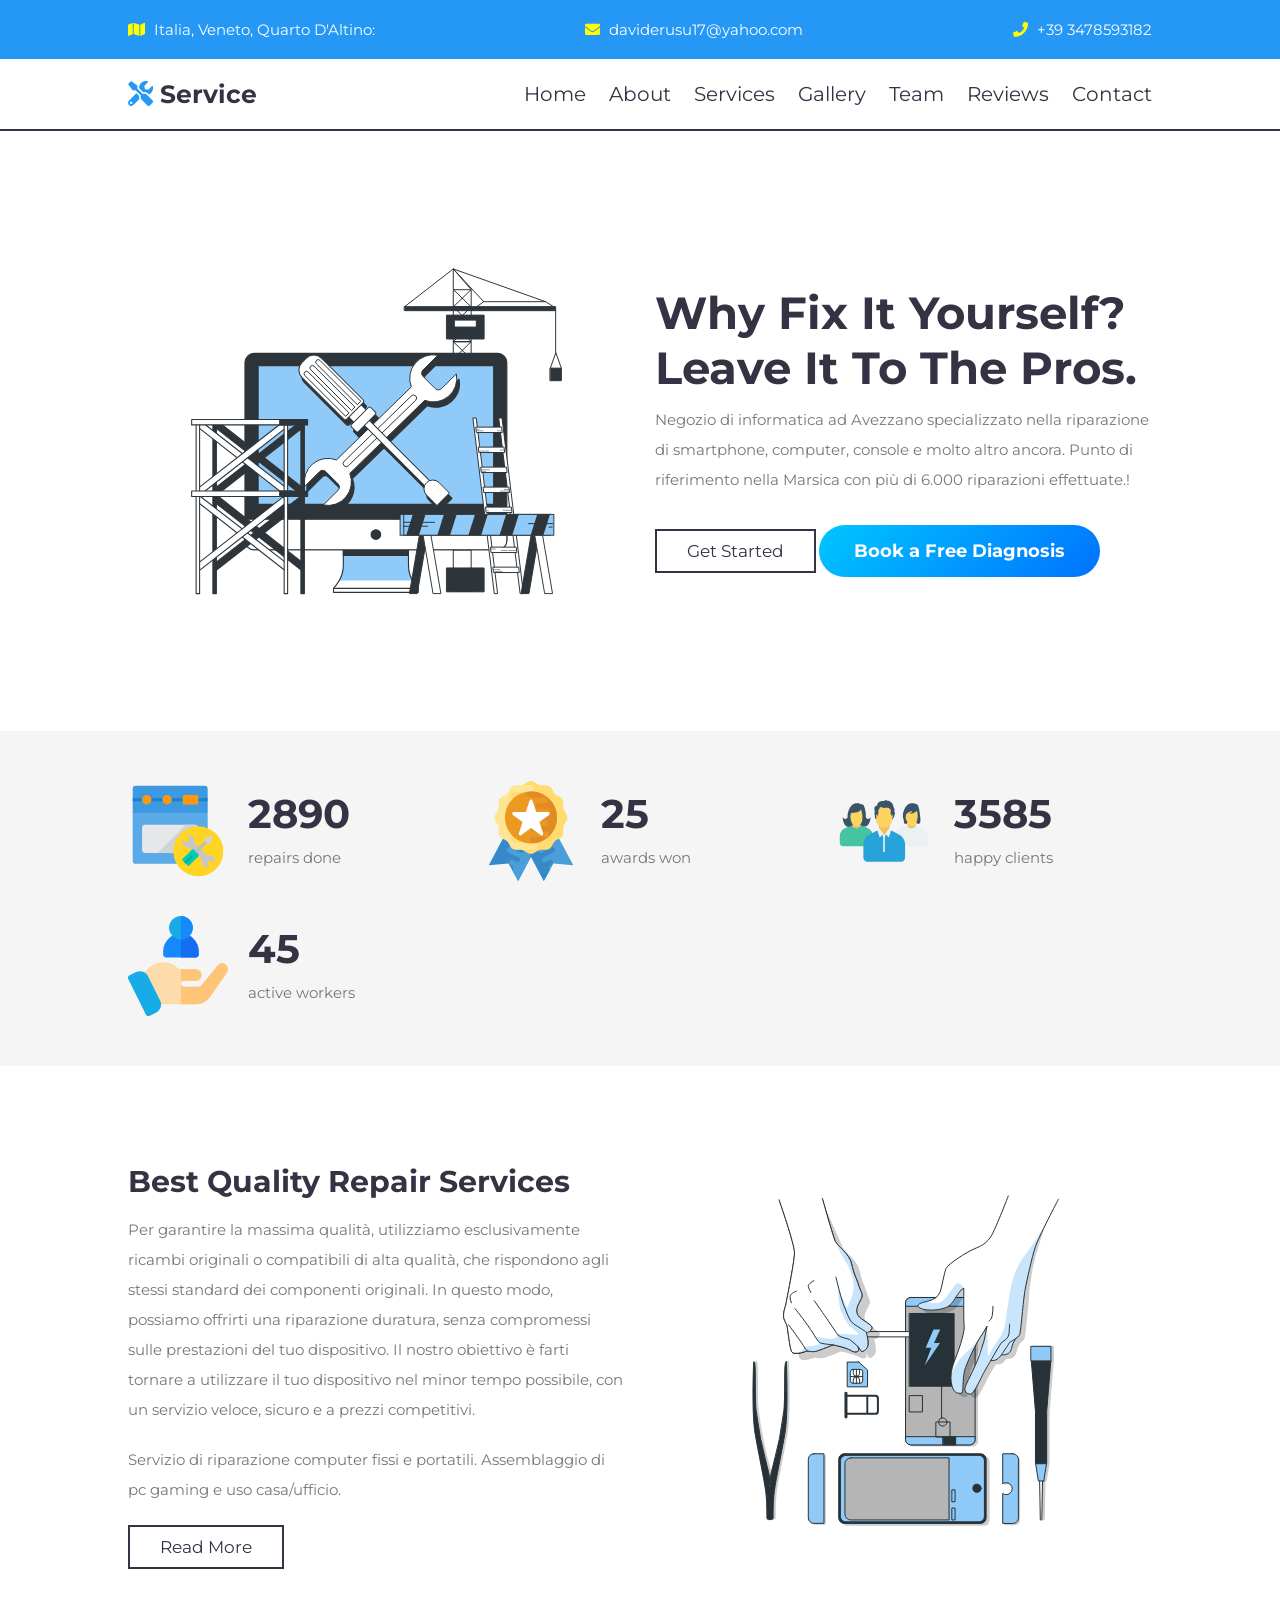
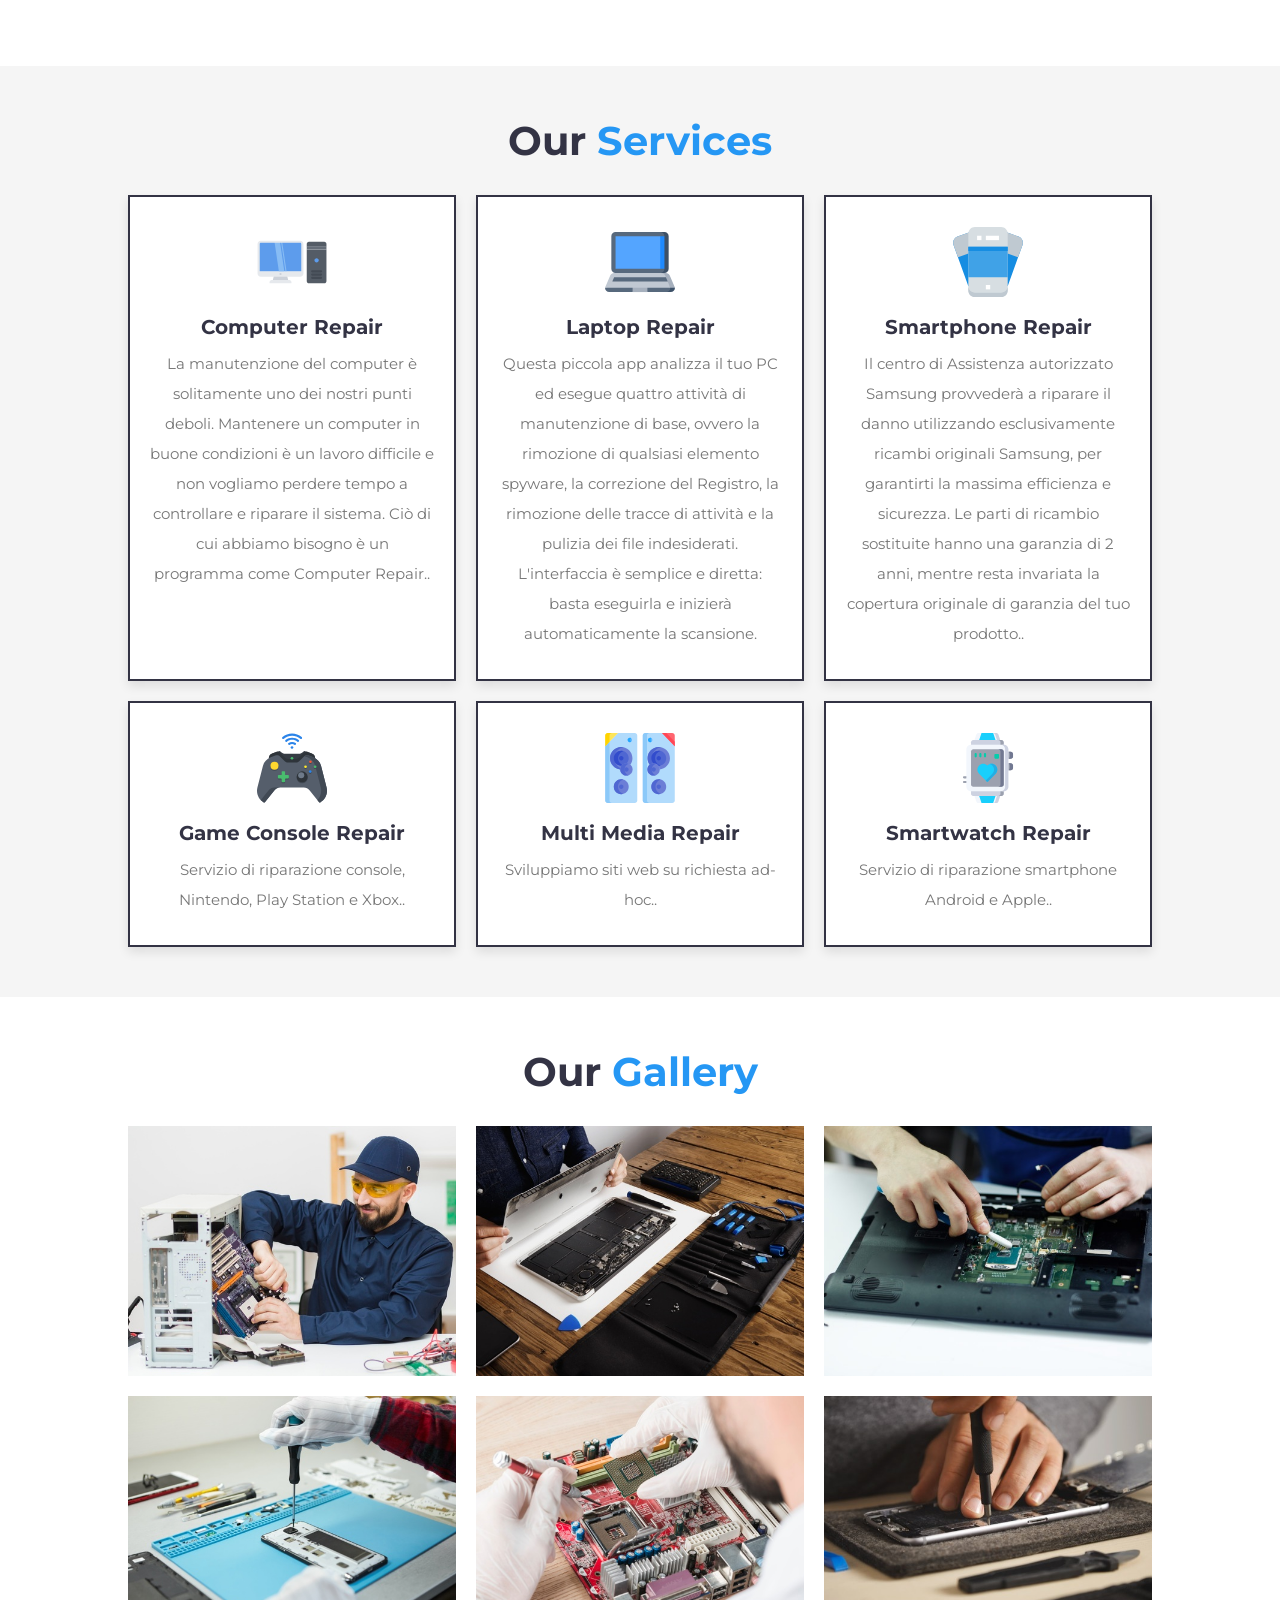
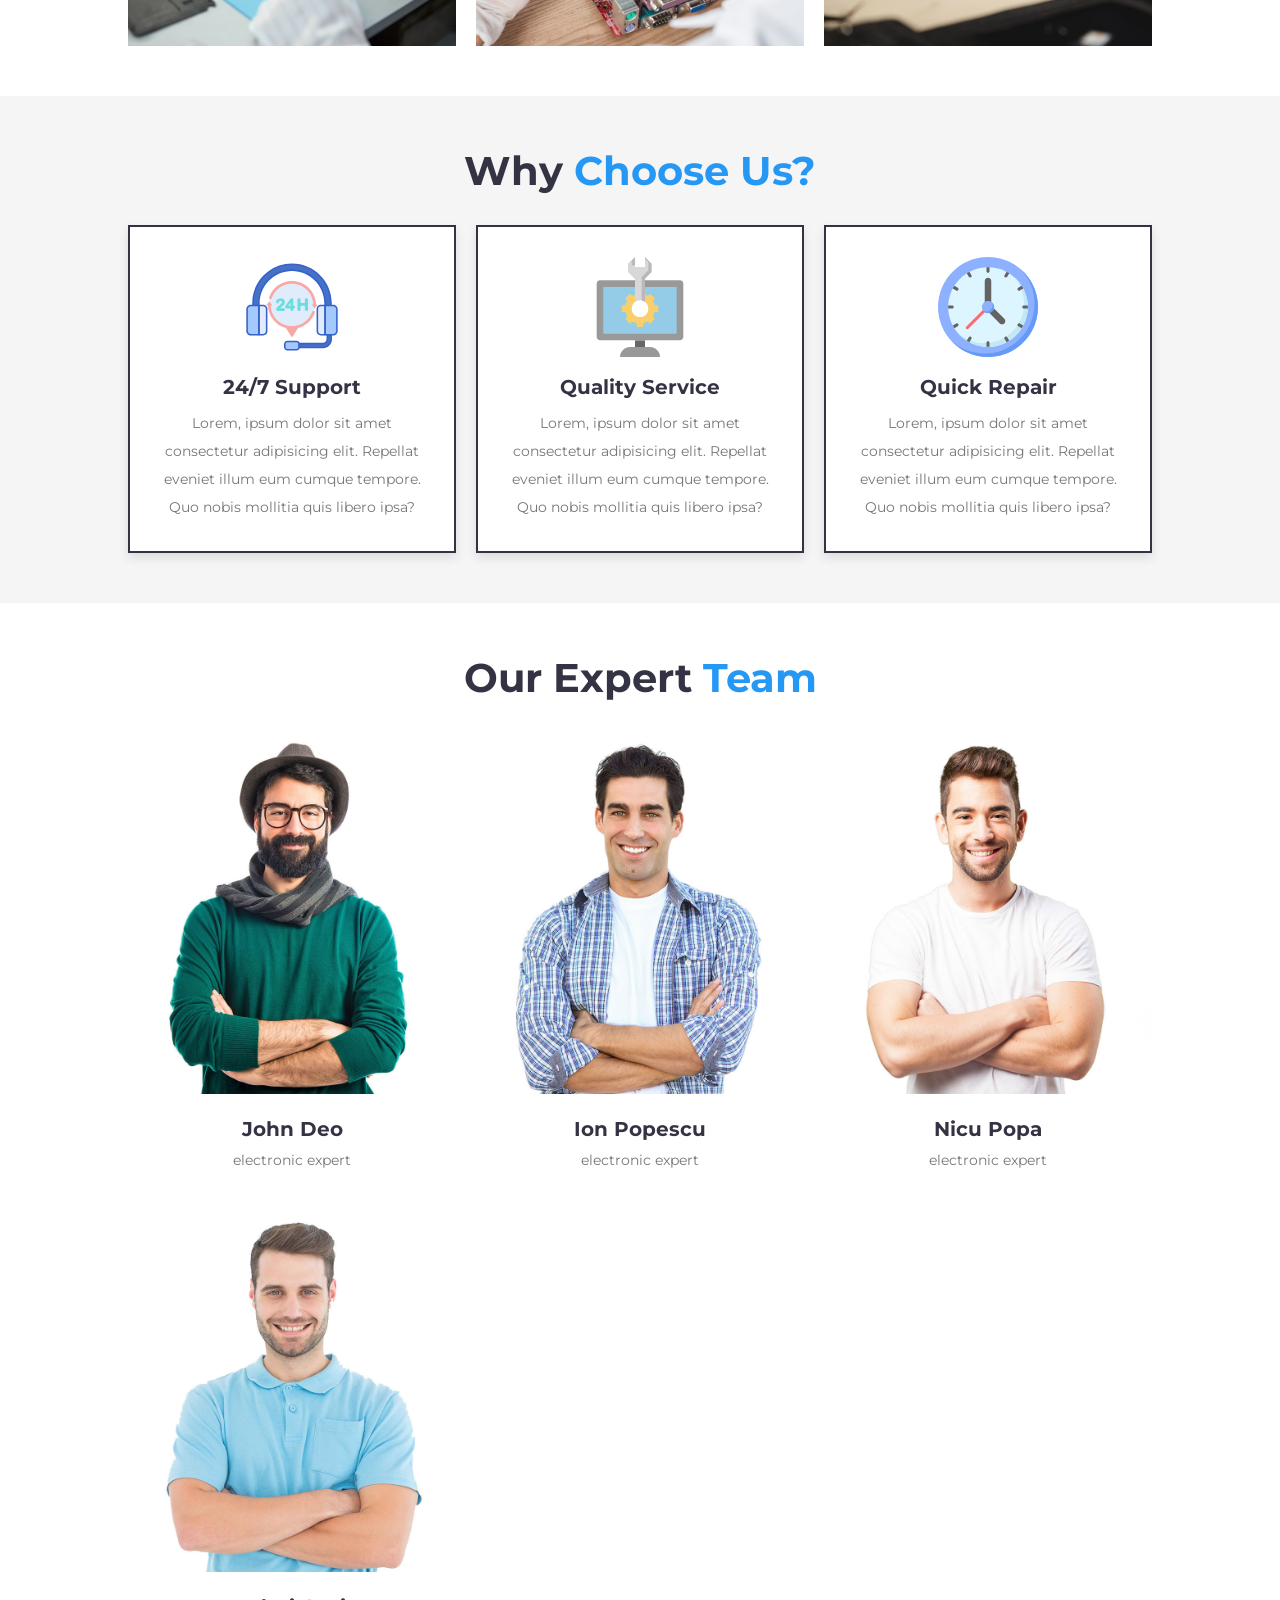
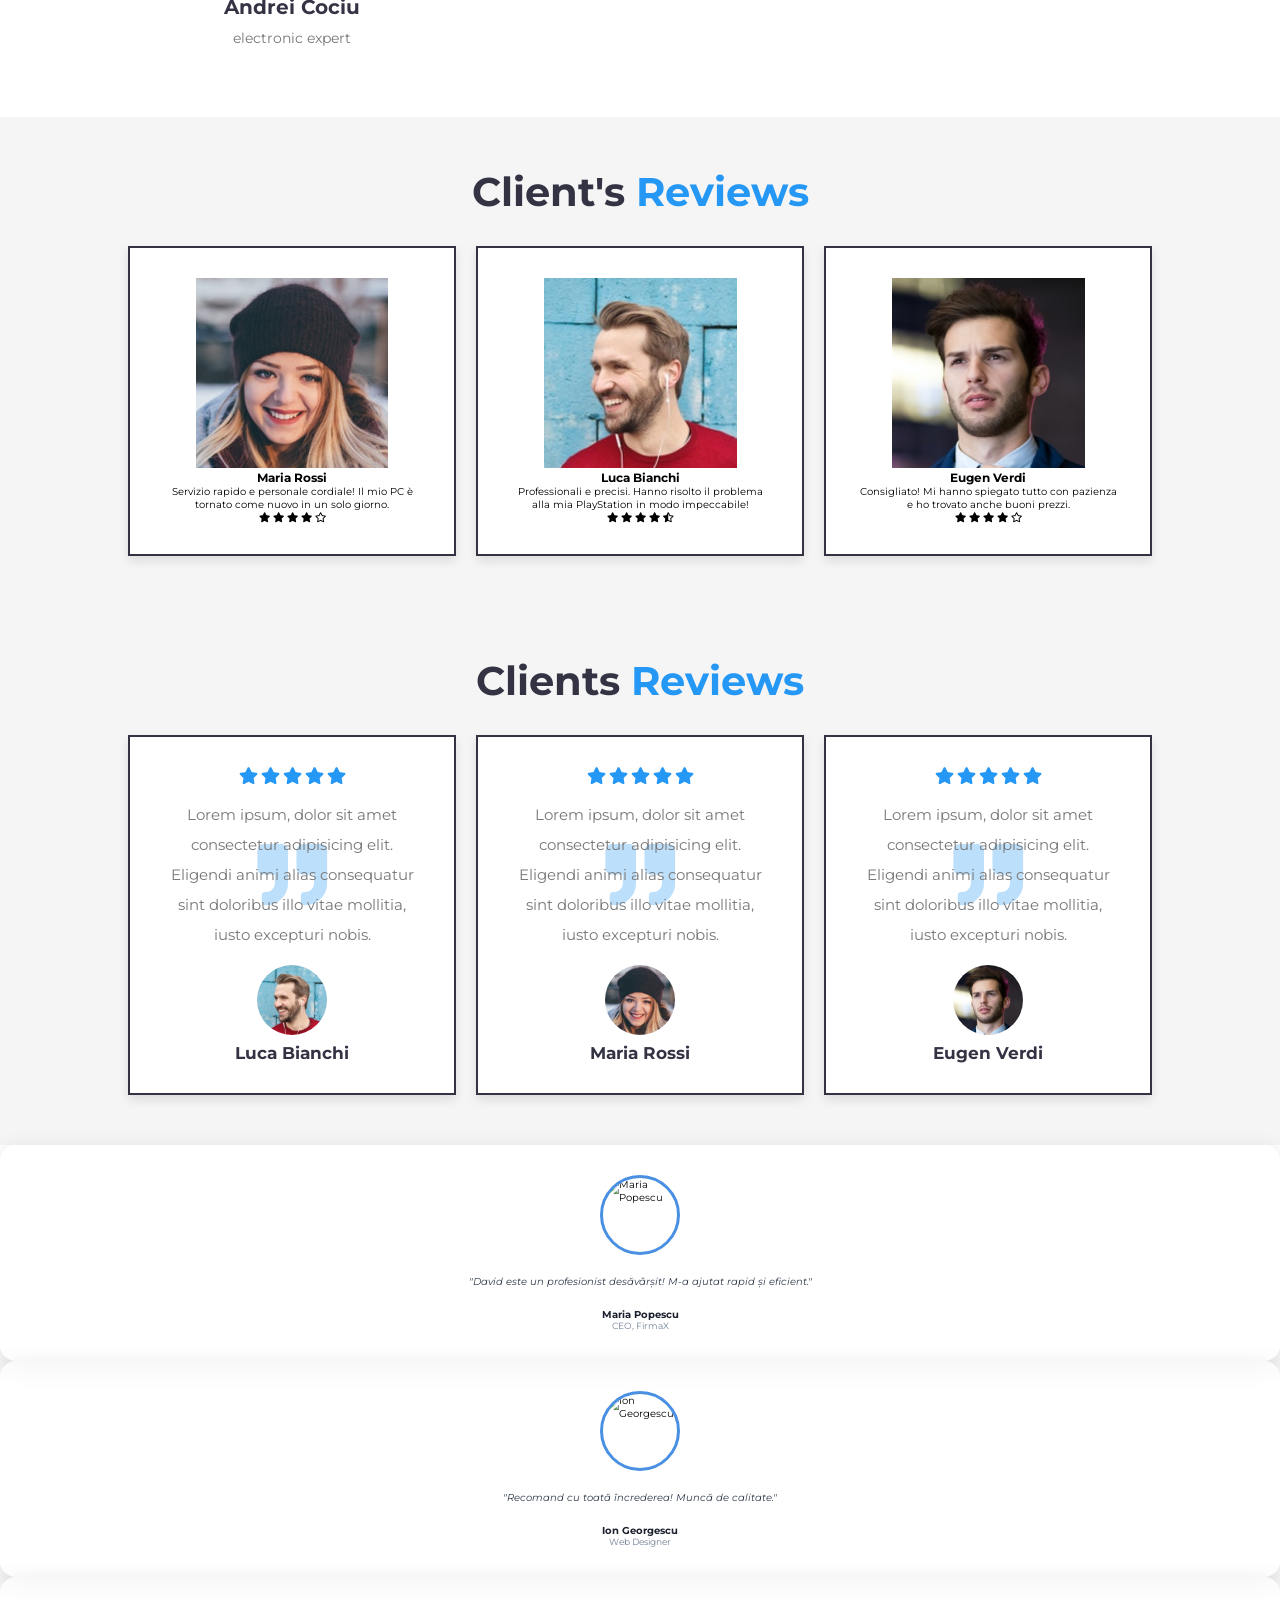
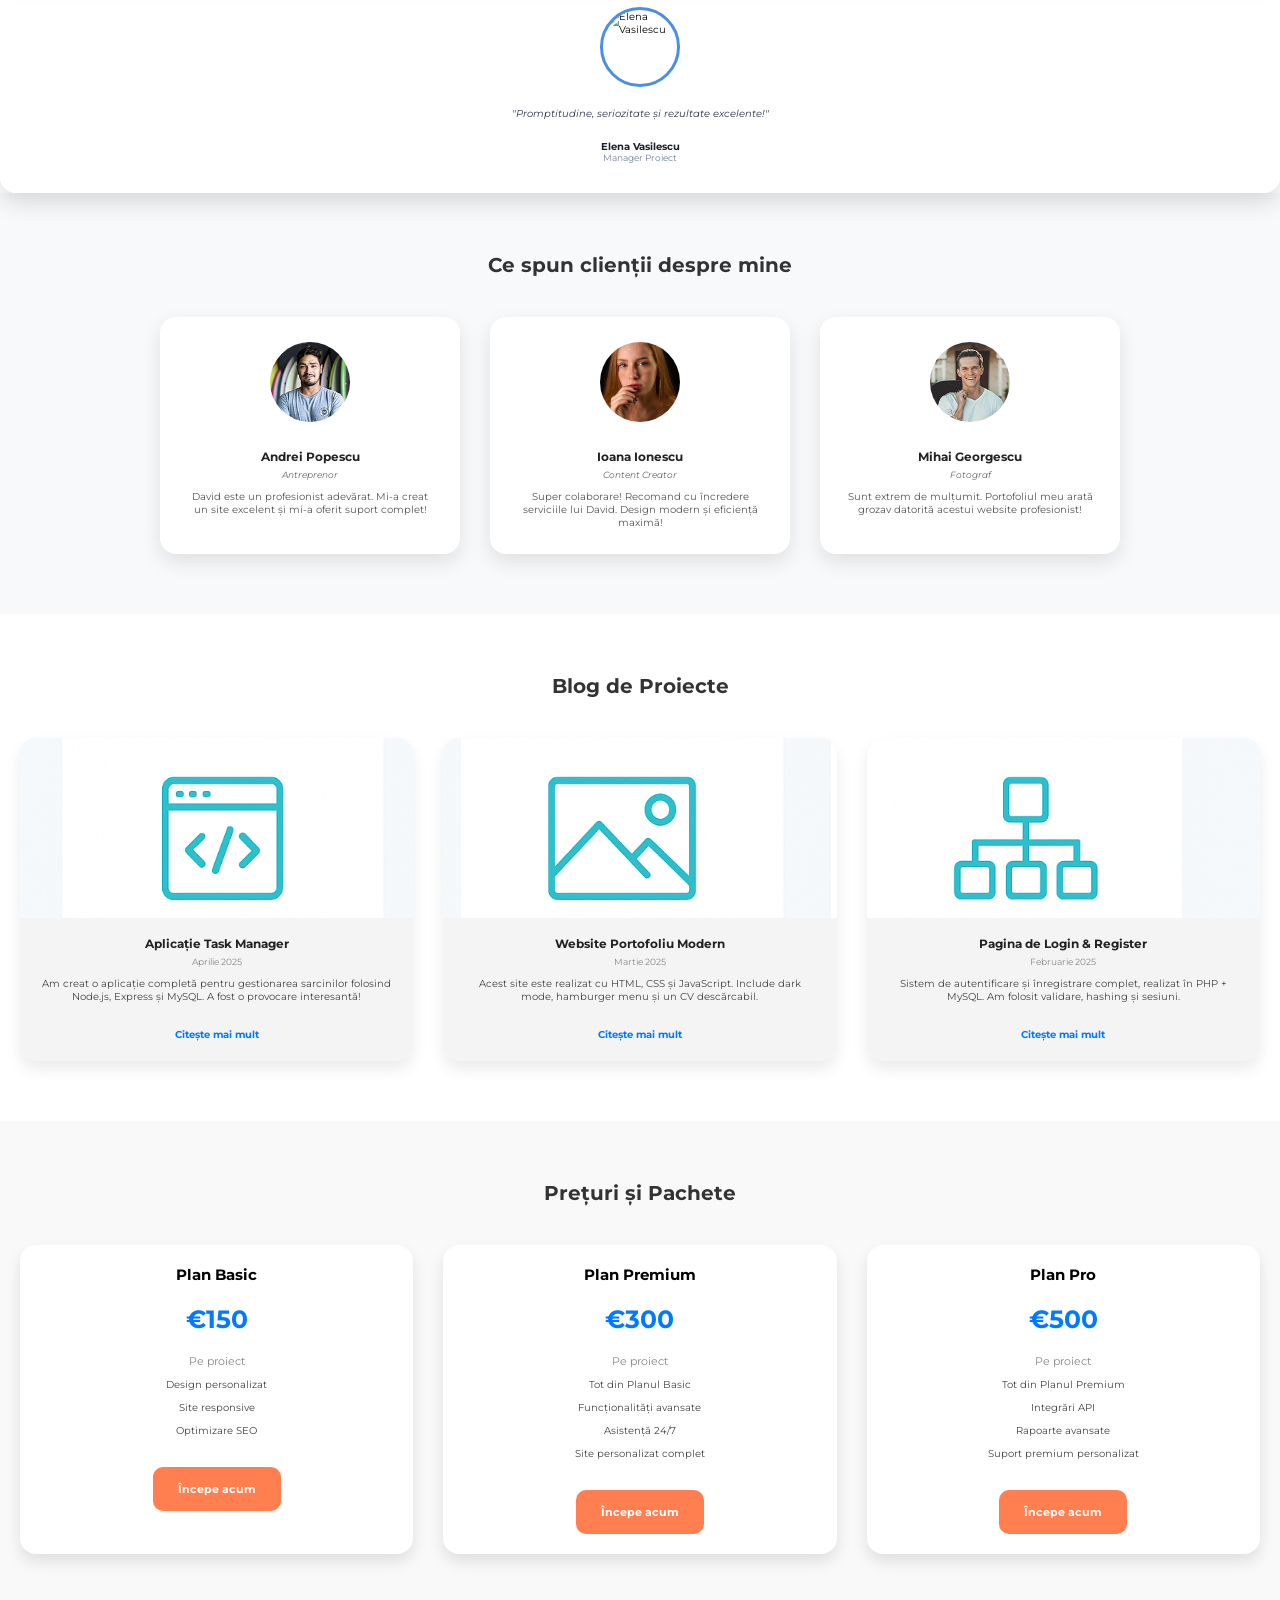
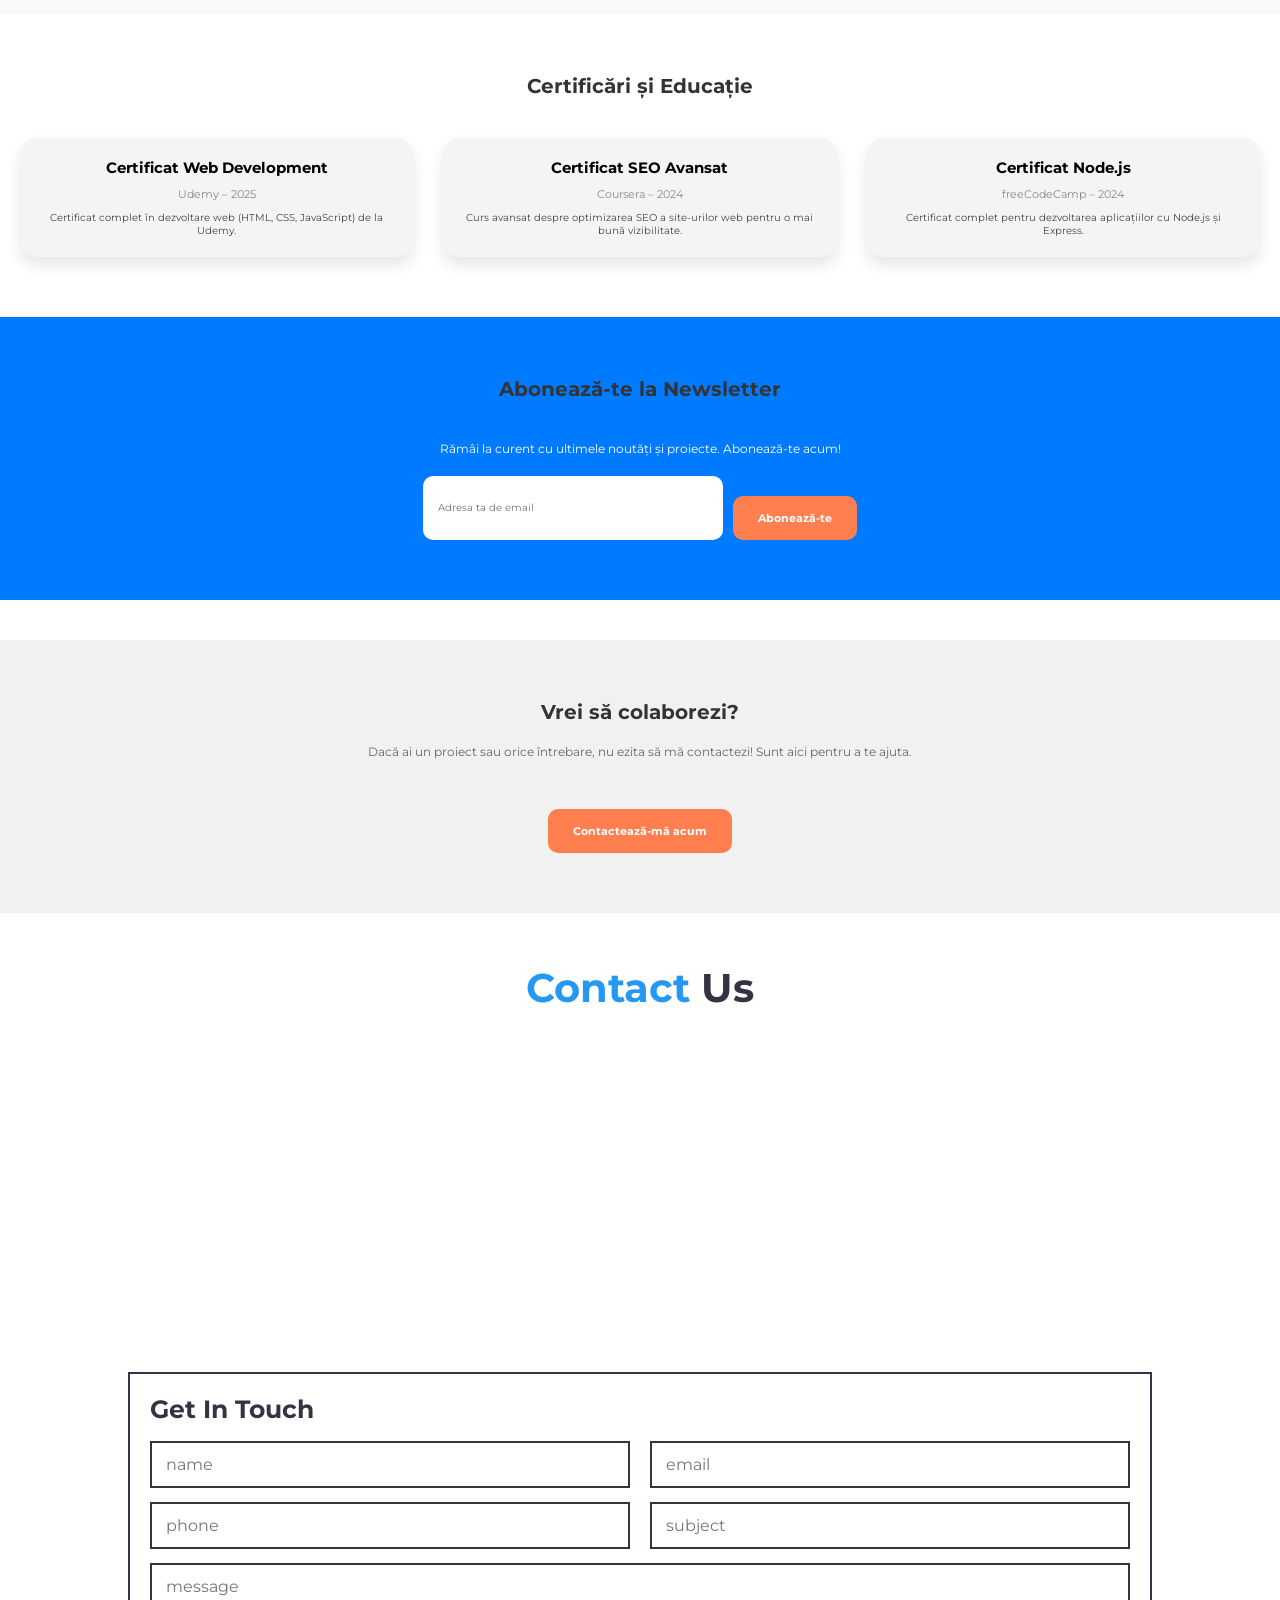
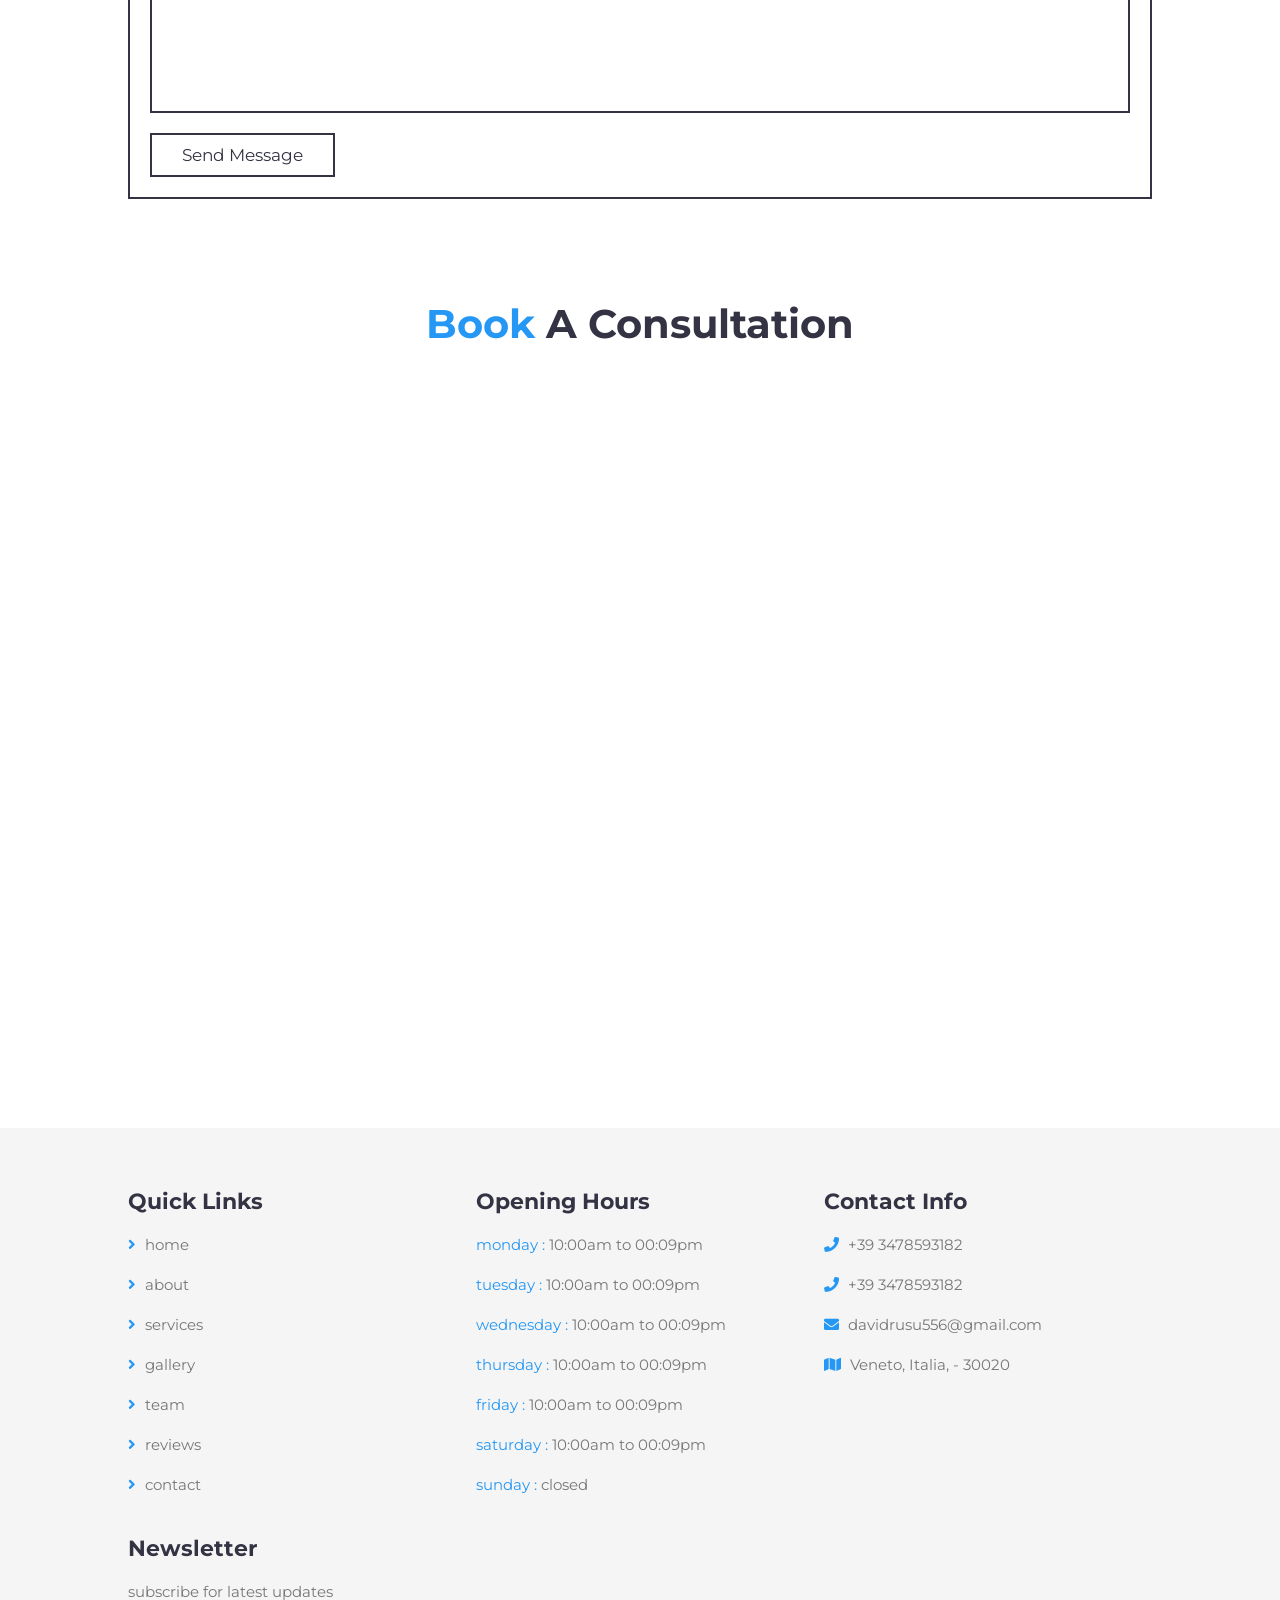
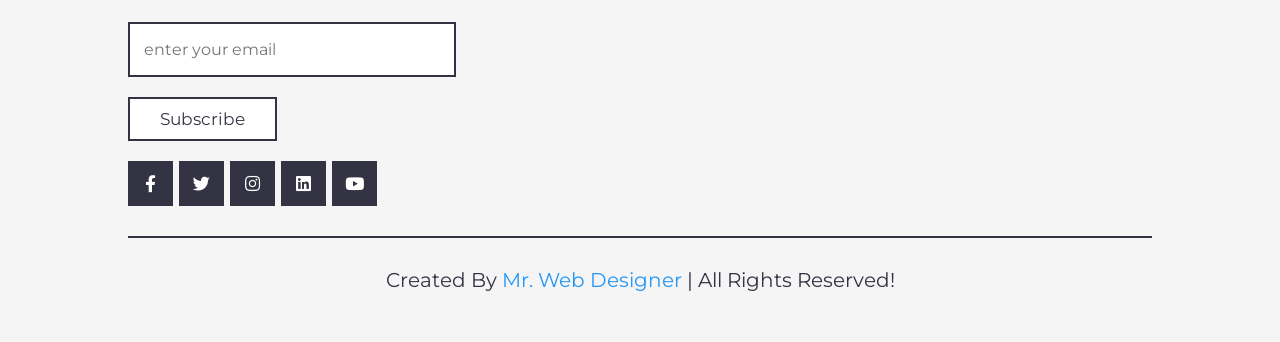
==== commit a80f8fc0: "Update index.html" ====
--- a/index.html
+++ b/index.html
@@ -632,22 +632,22 @@
 
 <!-- contact section starts  -->
 
+<!-- contact section starts  -->
+
 <section class="contact" id="contact">
 
    <h1 class="heading"> <span>contact</span> us </h1>
 
    <div class="row">
 
-    <iframe 
+      <iframe 
             src="https://www.google.com/maps/embed?pb=!1m18!1m12!1m3!1d11283.292693798087!2d12.3748785!3d45.56483705!2m3!1f0!2f0!3f0!3m2!1i1024!2i768!4f13.1!3m3!1m2!1s0x477eb1624b740ccd%3A0x9dd18e0a68a5b89e!2s30020%20Quarto%20d&#39;Altino%2C%20Metropolitan%20City%20of%20Venice%2C%20Italy!5e0!3m2!1sen!2sit!4v1713876598921!5m2!1sen!2sit" 
             width="100%" 
             height="300" 
             style="border:0;" 
             allowfullscreen="" 
-            loading="lazy" 
-            referrerpolicy="no-referrer-when-downgrade">
-        </iframe>
-
+            loading="lazy">
+      </iframe>
 
       <form action="">
          <h3>get in touch</h3>
@@ -659,7 +659,7 @@
             <input type="number" placeholder="phone">
             <input type="text" placeholder="subject">
          </div>
-         <textarea name="" placeholder="message" id="" cols="30" rows="10"></textarea>
+         <textarea placeholder="message" cols="30" rows="10"></textarea>
          <input type="submit" value="send message" class="btn">
       </form>
 
@@ -669,13 +669,20 @@
 
 <!-- contact section ends -->
 
-   <section id="booking">
-  <h2>Schedule a Consultation</h2>
-  <div class="calendly-inline-widget"
-       data-url="https://calendly.com/davidrusu/30min"
-       style="min-width:320px;height:700px;">
-  </div>
-</section>
+<!-- BOOKING SECTION STARTS -->
+
+<section id="booking" class="booking-section">
+
+   <h1 class="heading"> <span>Book</span> a Consultation </h1>
+
+   <div class="calendly-inline-widget"
+        data-url="https://calendly.com/davidrusu556/30min"
+        style="min-width:320px;height:700px;">
+   </div>
+
+</section>
+
+<!-- BOOKING SECTION ENDS -->
 
 <!-- footer section starts  -->
 
@@ -744,9 +751,7 @@
 <!-- custom js file link  -->
 
 
-<script>
-  
-</script>
+<script src="https://assets.calendly.com/assets/external/widget.js" async></script>
 
    <script src="https://assets.calendly.com/assets/external/widget.js" async></script>
   <script src="js/script.js"></script>
@@ -759,3 +764,4 @@
 
 
 
+
--- a/css/style.css
+++ b/css/style.css
@@ -1163,3 +1163,21 @@
 .cta-button:hover {
   background-color: #e67343;
 }
+
+.btn-hero {
+  display: inline-block;
+  margin-top: 20px;
+  padding: 15px 35px;
+  background: linear-gradient(135deg, #00c6ff, #0072ff);
+  color: #fff;
+  font-weight: bold;
+  text-decoration: none;
+  border-radius: 50px;
+  font-size: 18px;
+  transition: 0.3s ease;
+}
+
+.btn-hero:hover {
+  transform: scale(1.08);
+  box-shadow: 0 10px 30px rgba(0,0,0,0.4);
+}
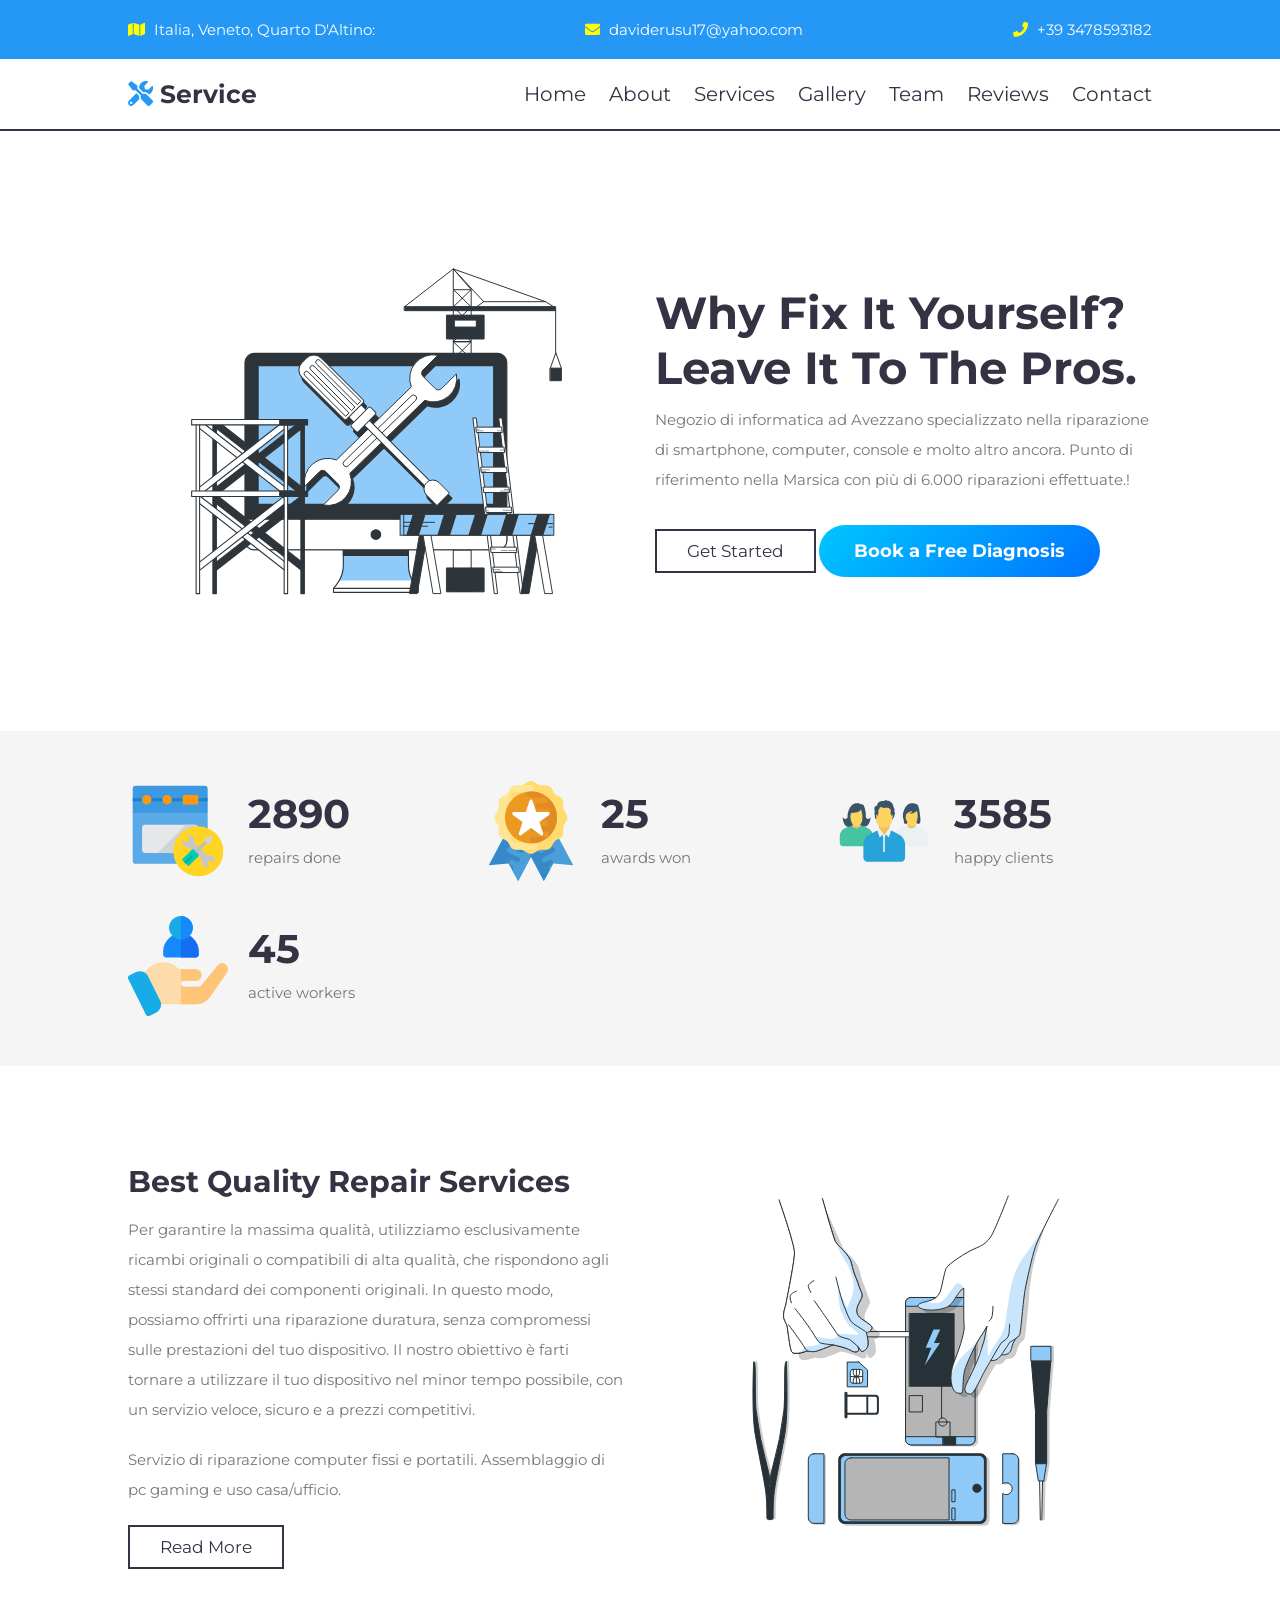
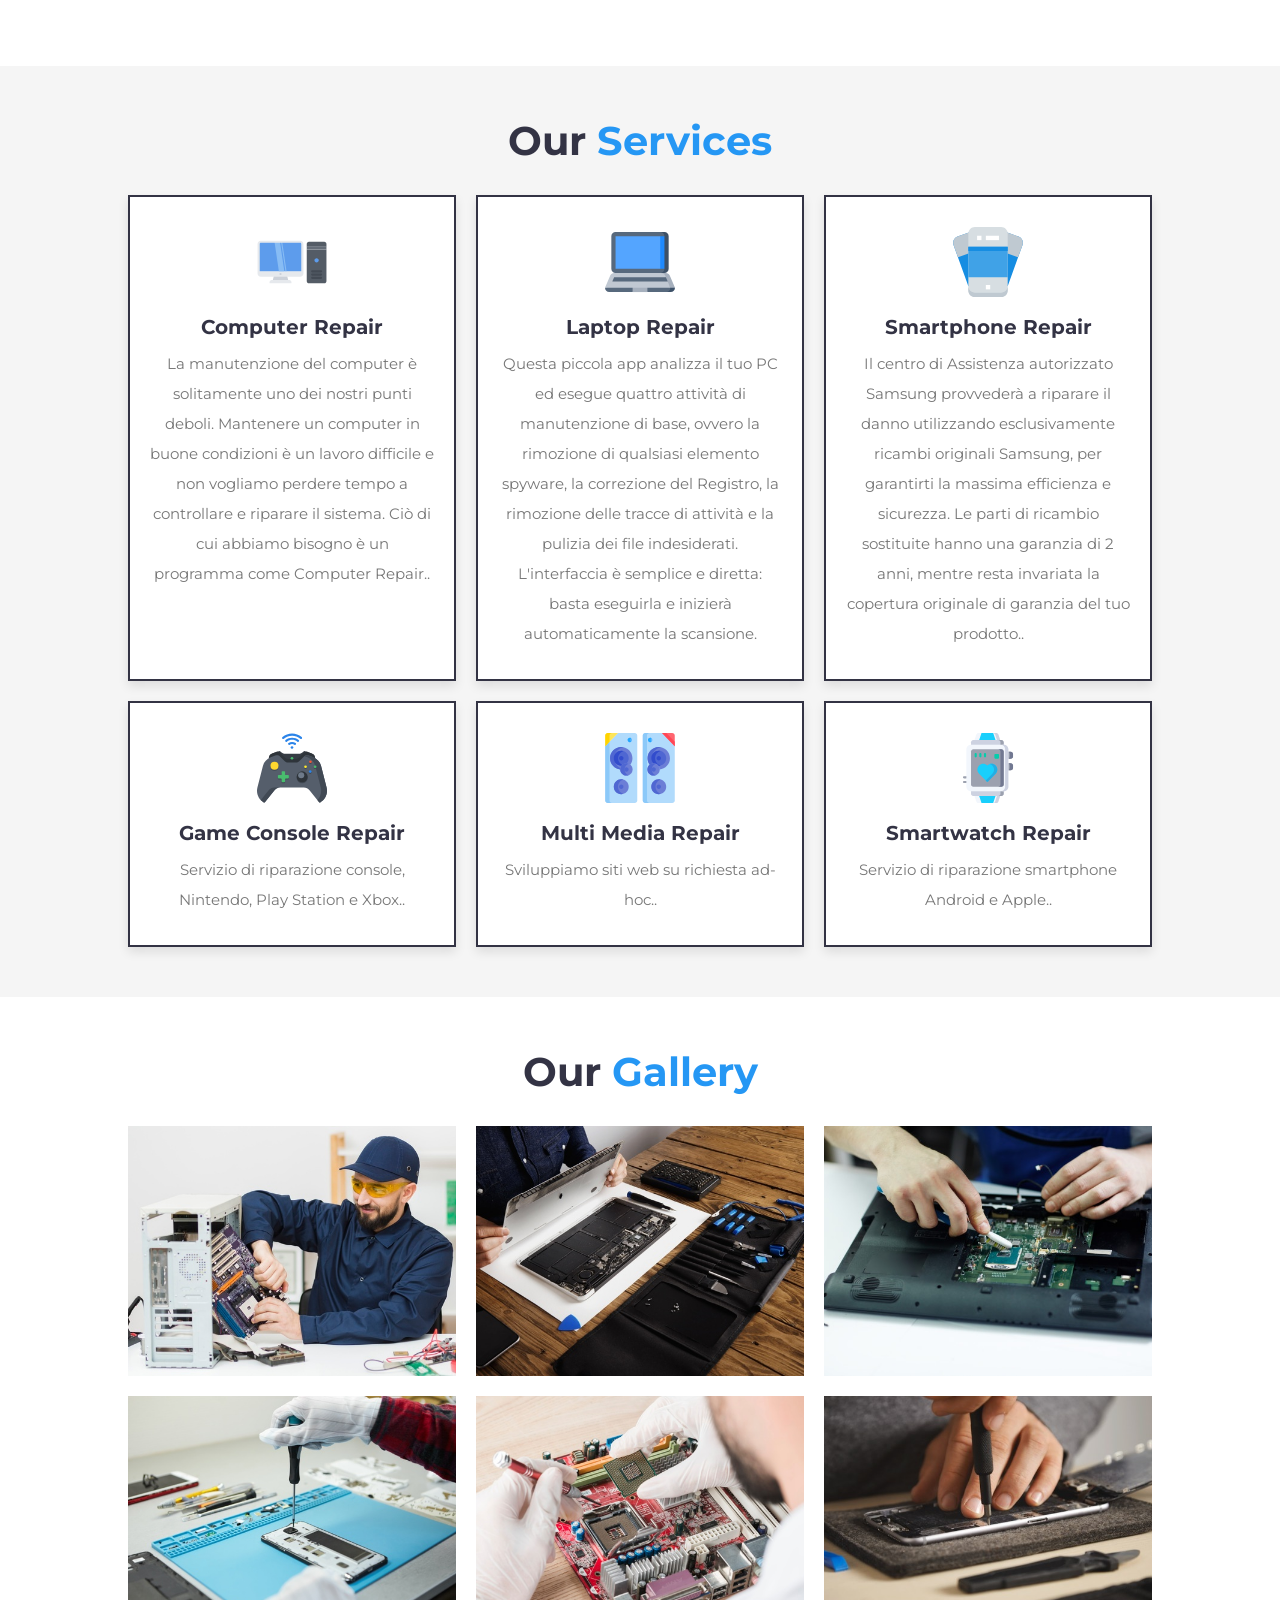
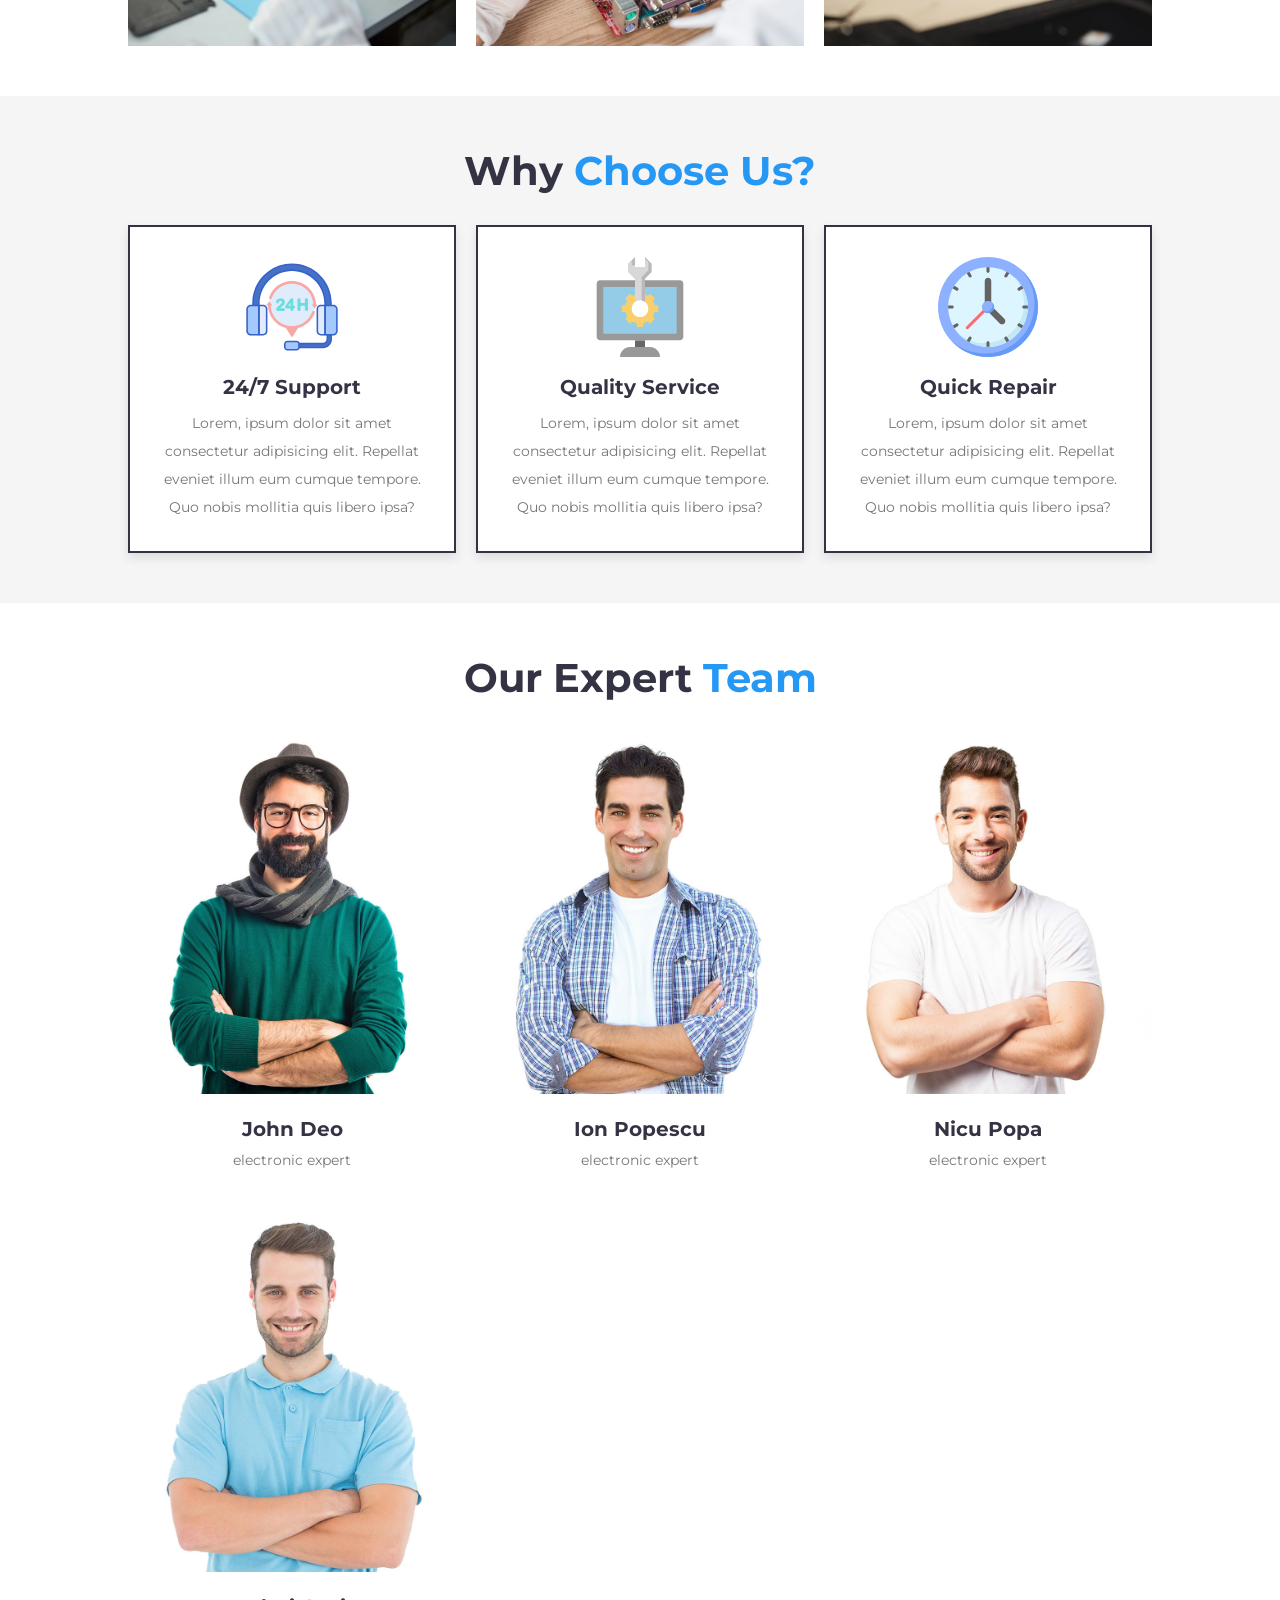
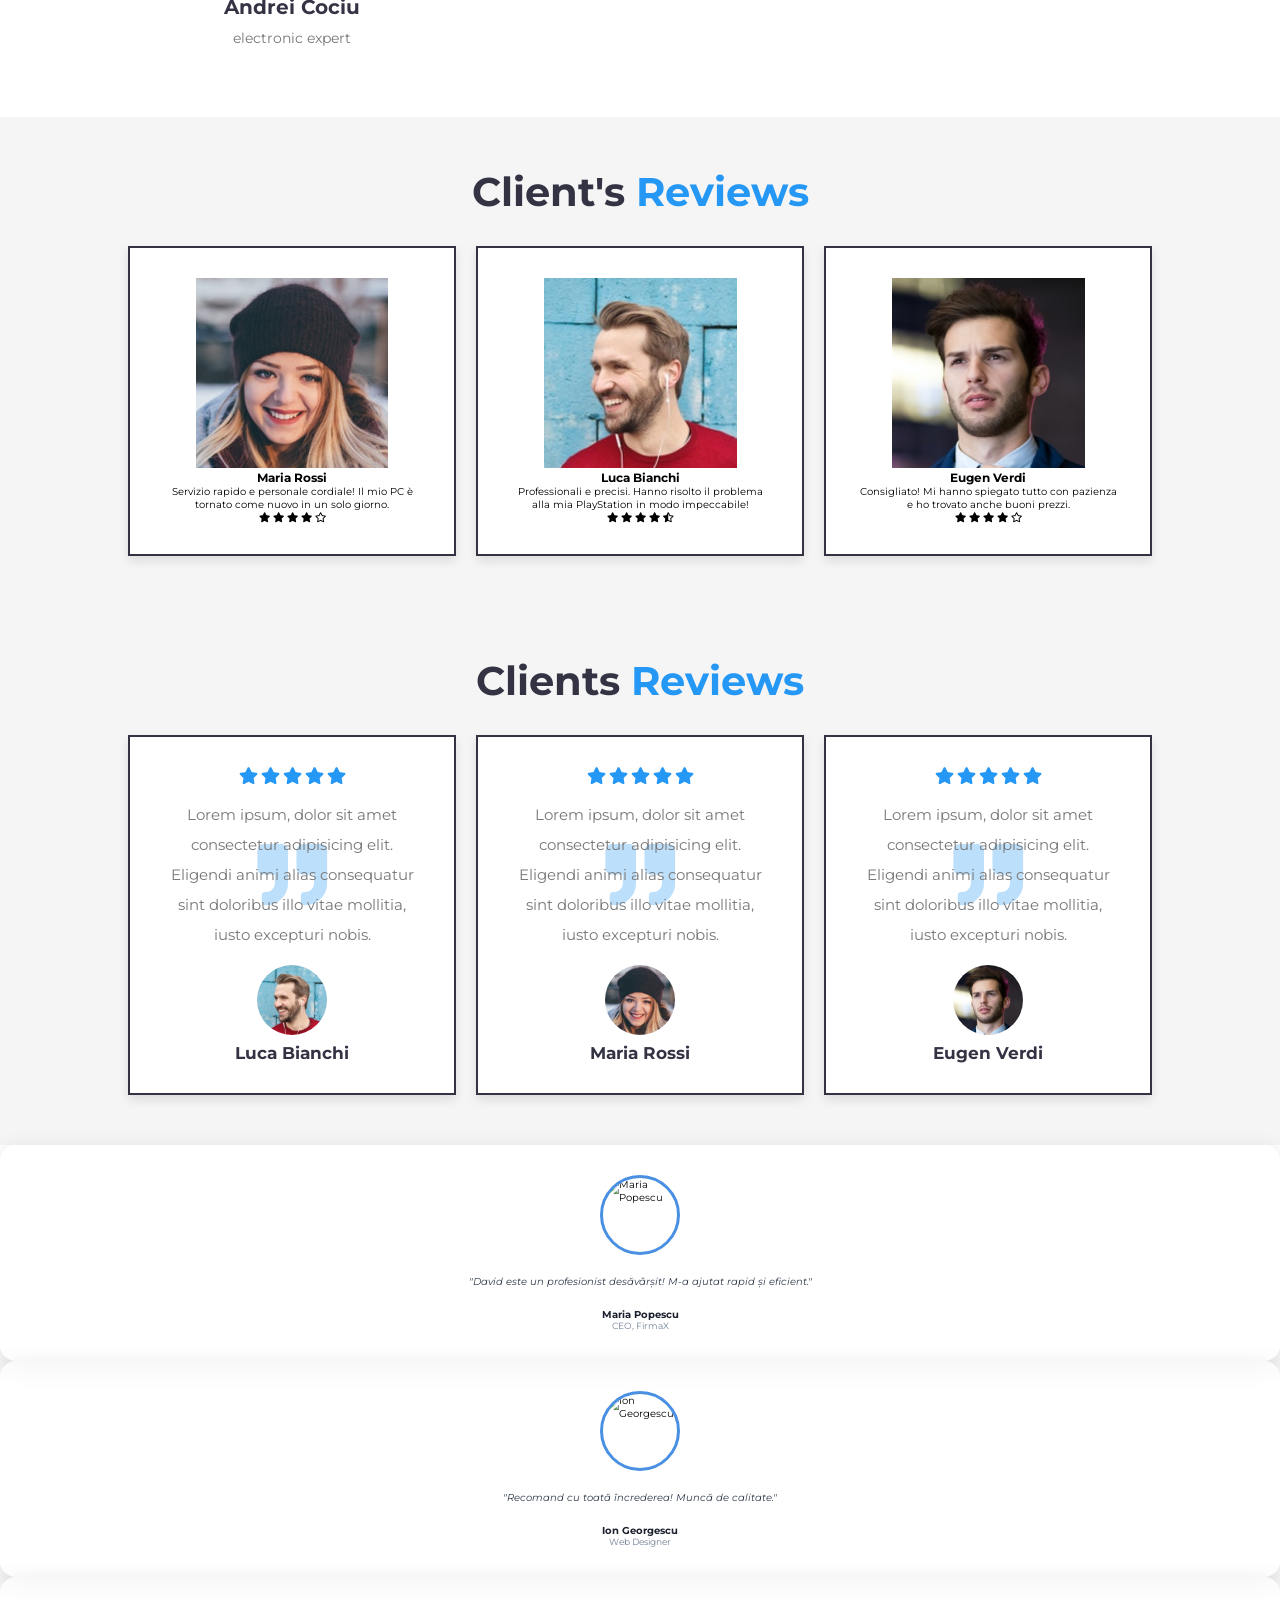
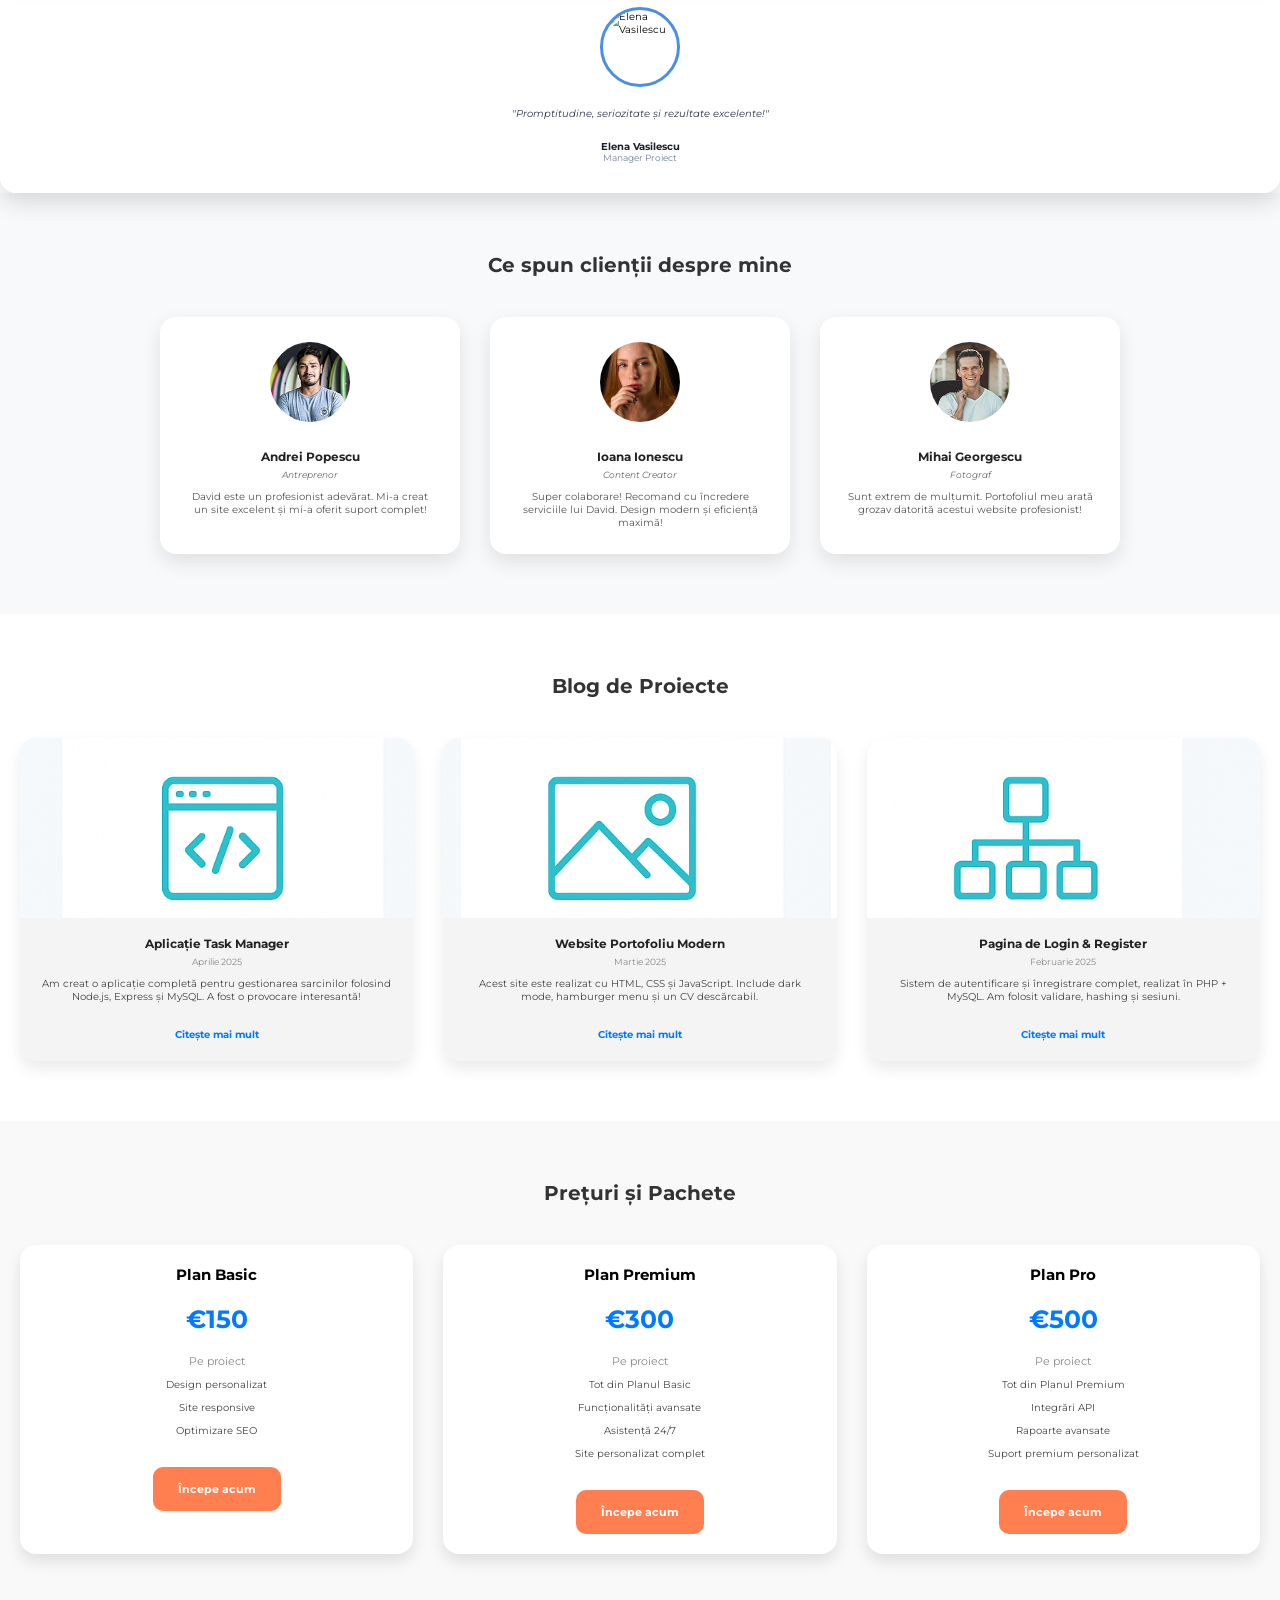
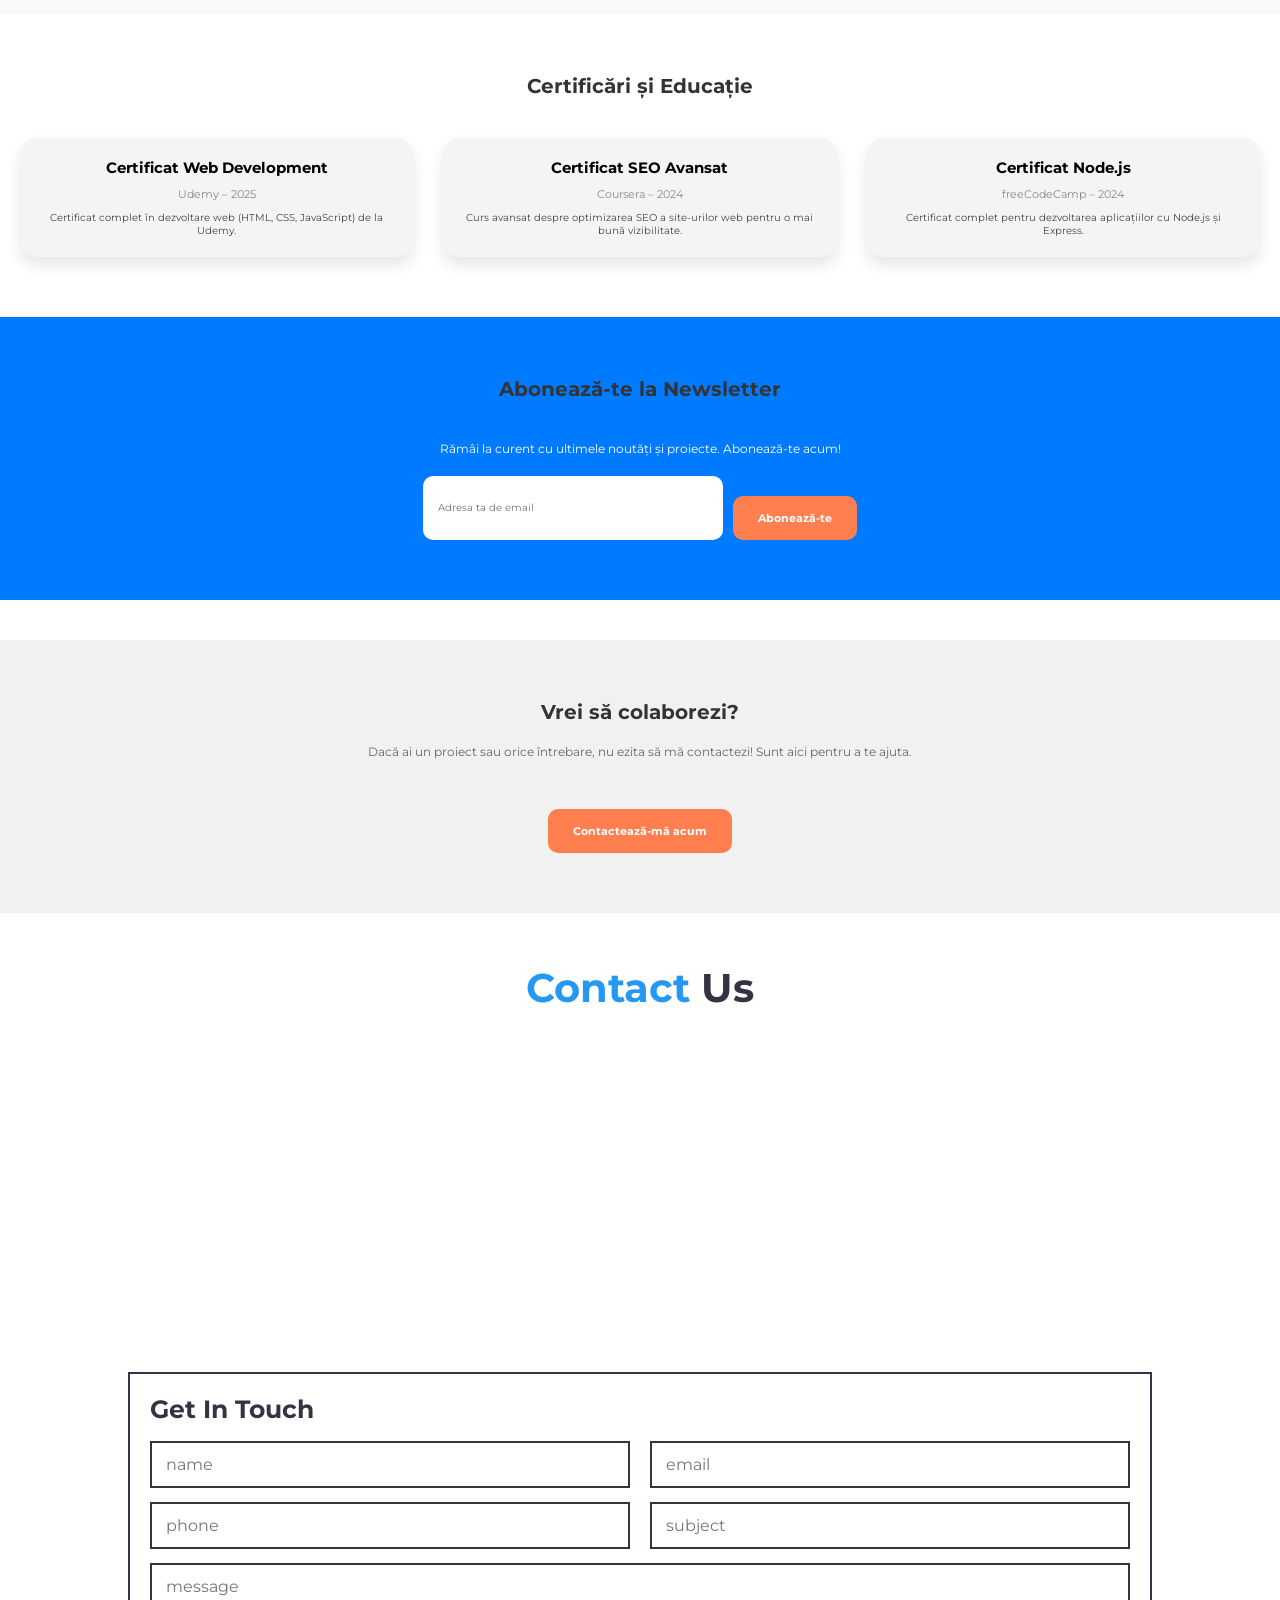
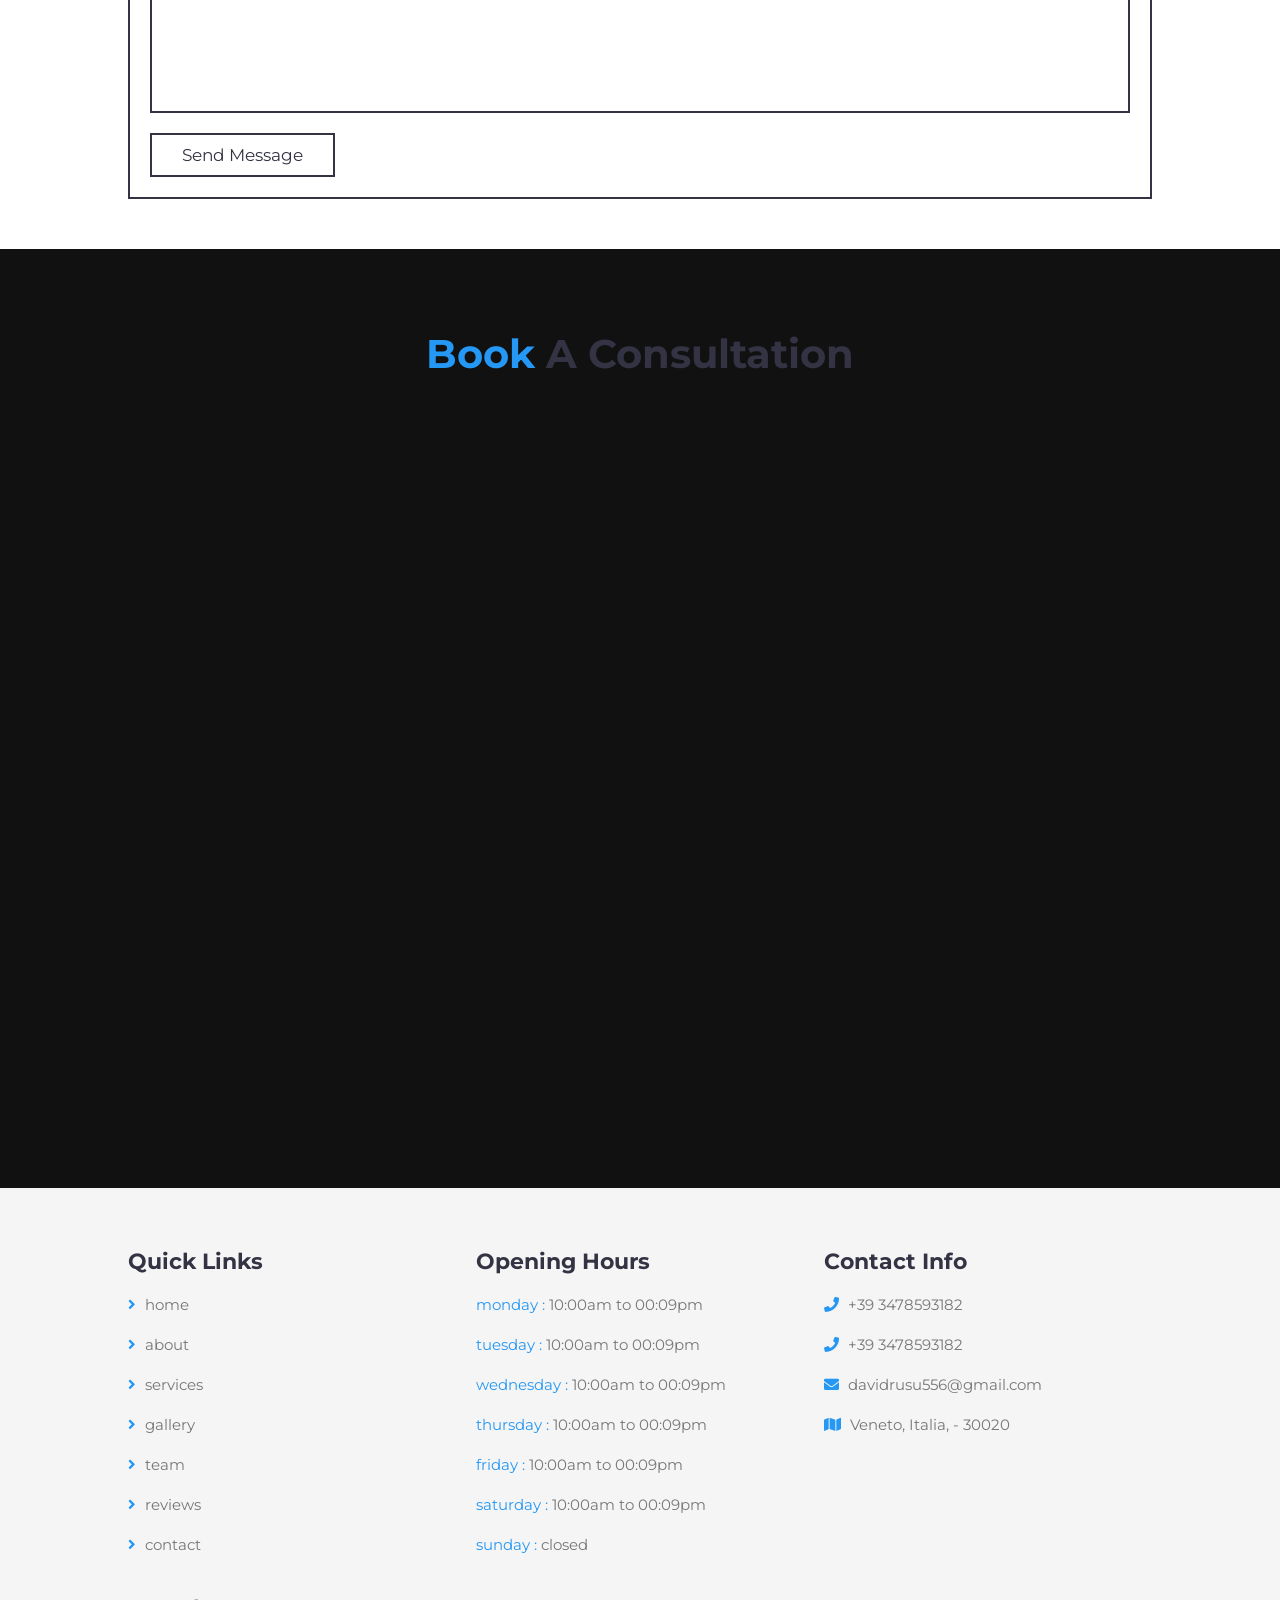
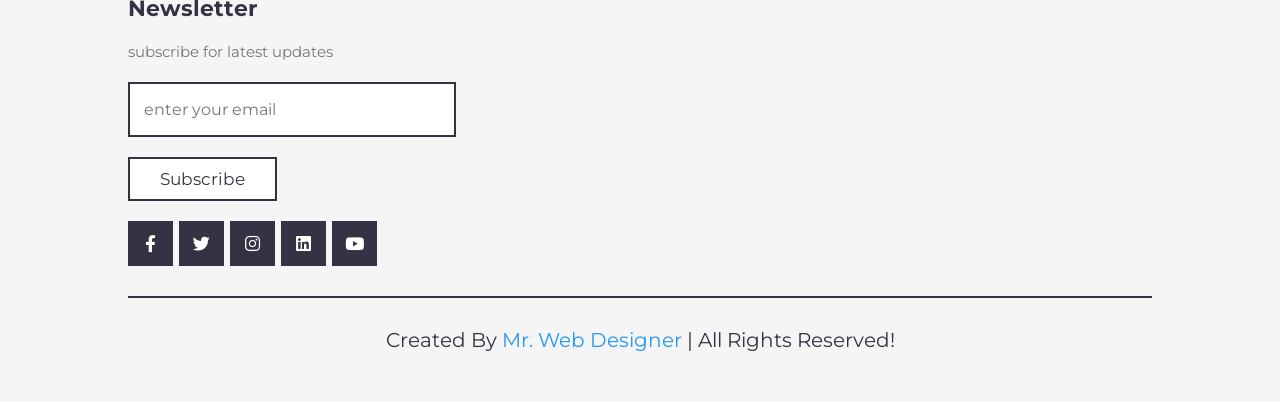
==== commit 1aed8ac4: "Update index.html" ====
--- a/index.html
+++ b/index.html
@@ -13,6 +13,7 @@
    <meta property="og:type" content="website">
 
    <title>Complete Responsive Hardware Repair Service Website Design</title>
+   <script src="https://accounts.google.com/gsi/client" async defer></script>
 
    <!-- font awesome cdn link  -->
    <link rel="stylesheet" href="https://cdnjs.cloudflare.com/ajax/libs/font-awesome/5.15.4/css/all.min.css">
@@ -765,3 +766,4 @@
 
 
 
+
--- a/css/style.css
+++ b/css/style.css
@@ -1177,6 +1177,13 @@
   transition: 0.3s ease;
 }
 
+.booking-section {
+   padding: 80px 20px;
+   text-align: center;
+   background: #111;
+   color: #fff;
+}
+
 .btn-hero:hover {
   transform: scale(1.08);
   box-shadow: 0 10px 30px rgba(0,0,0,0.4);
